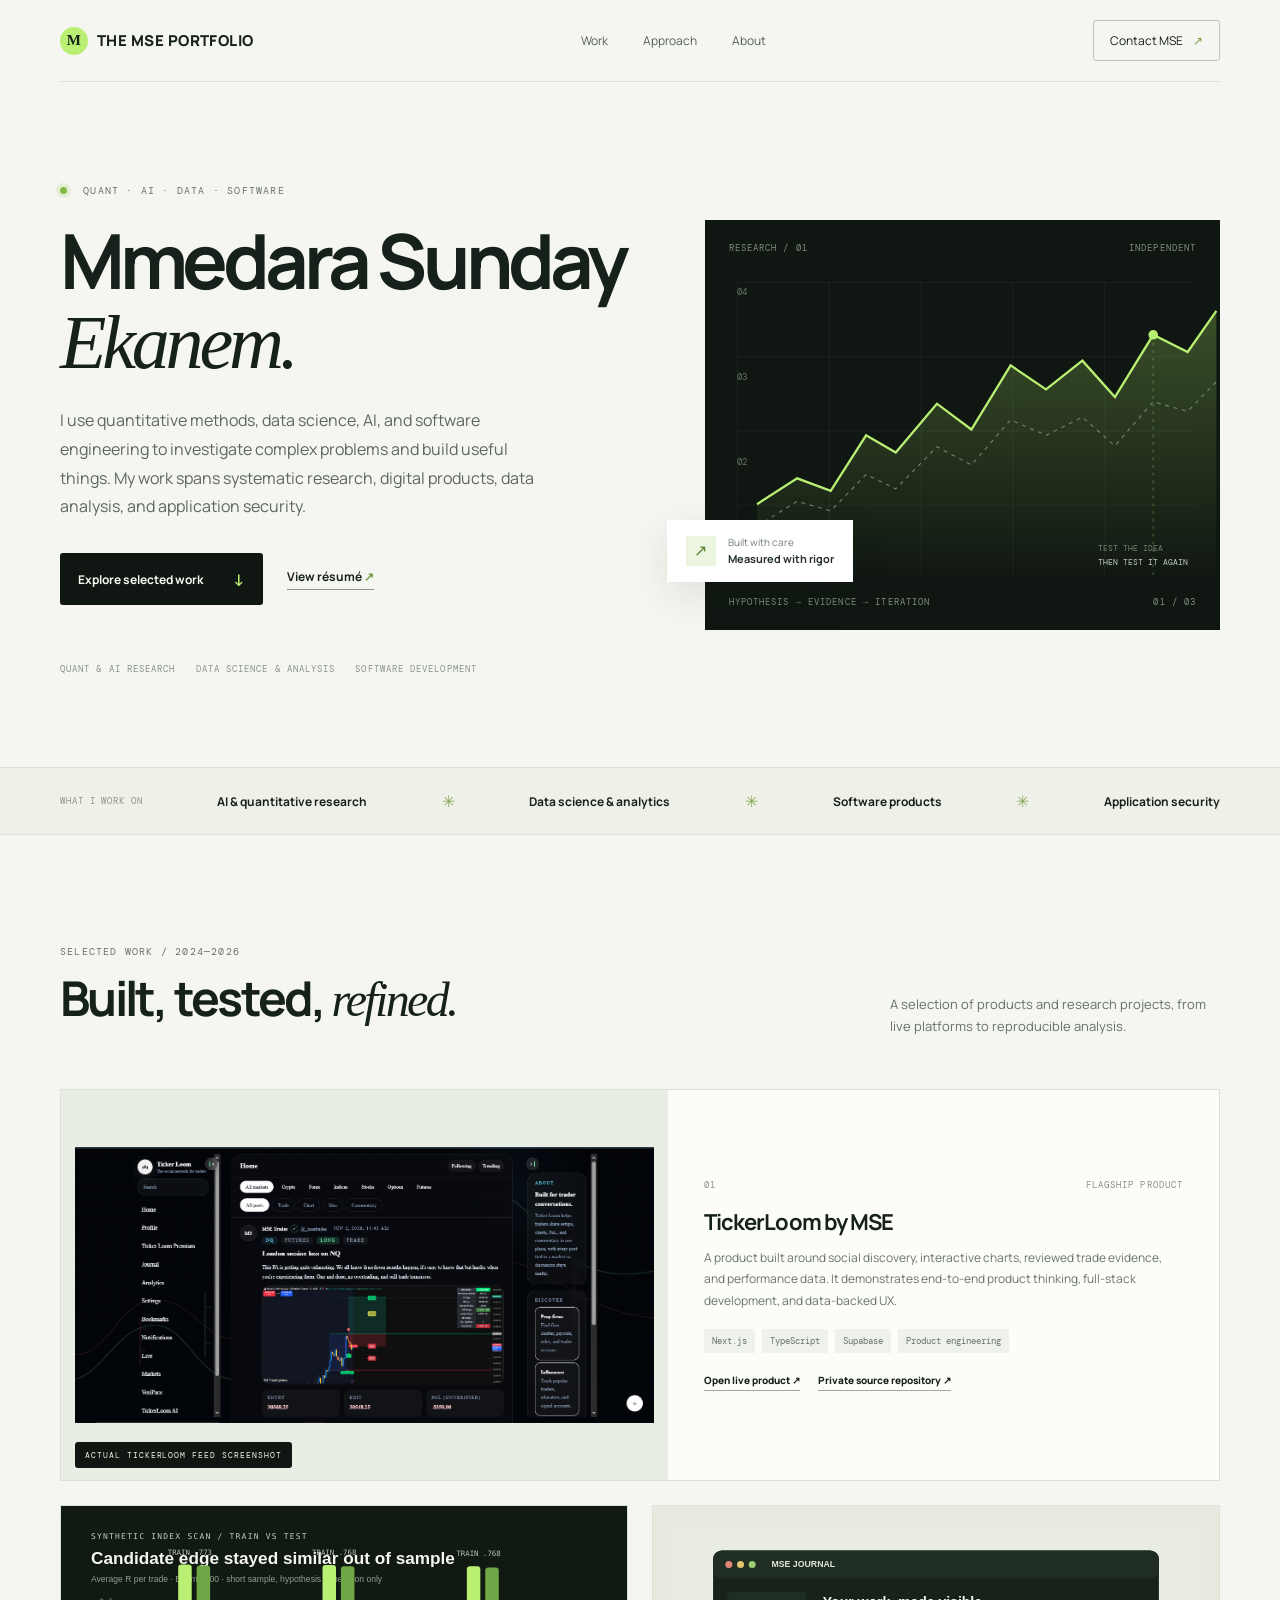
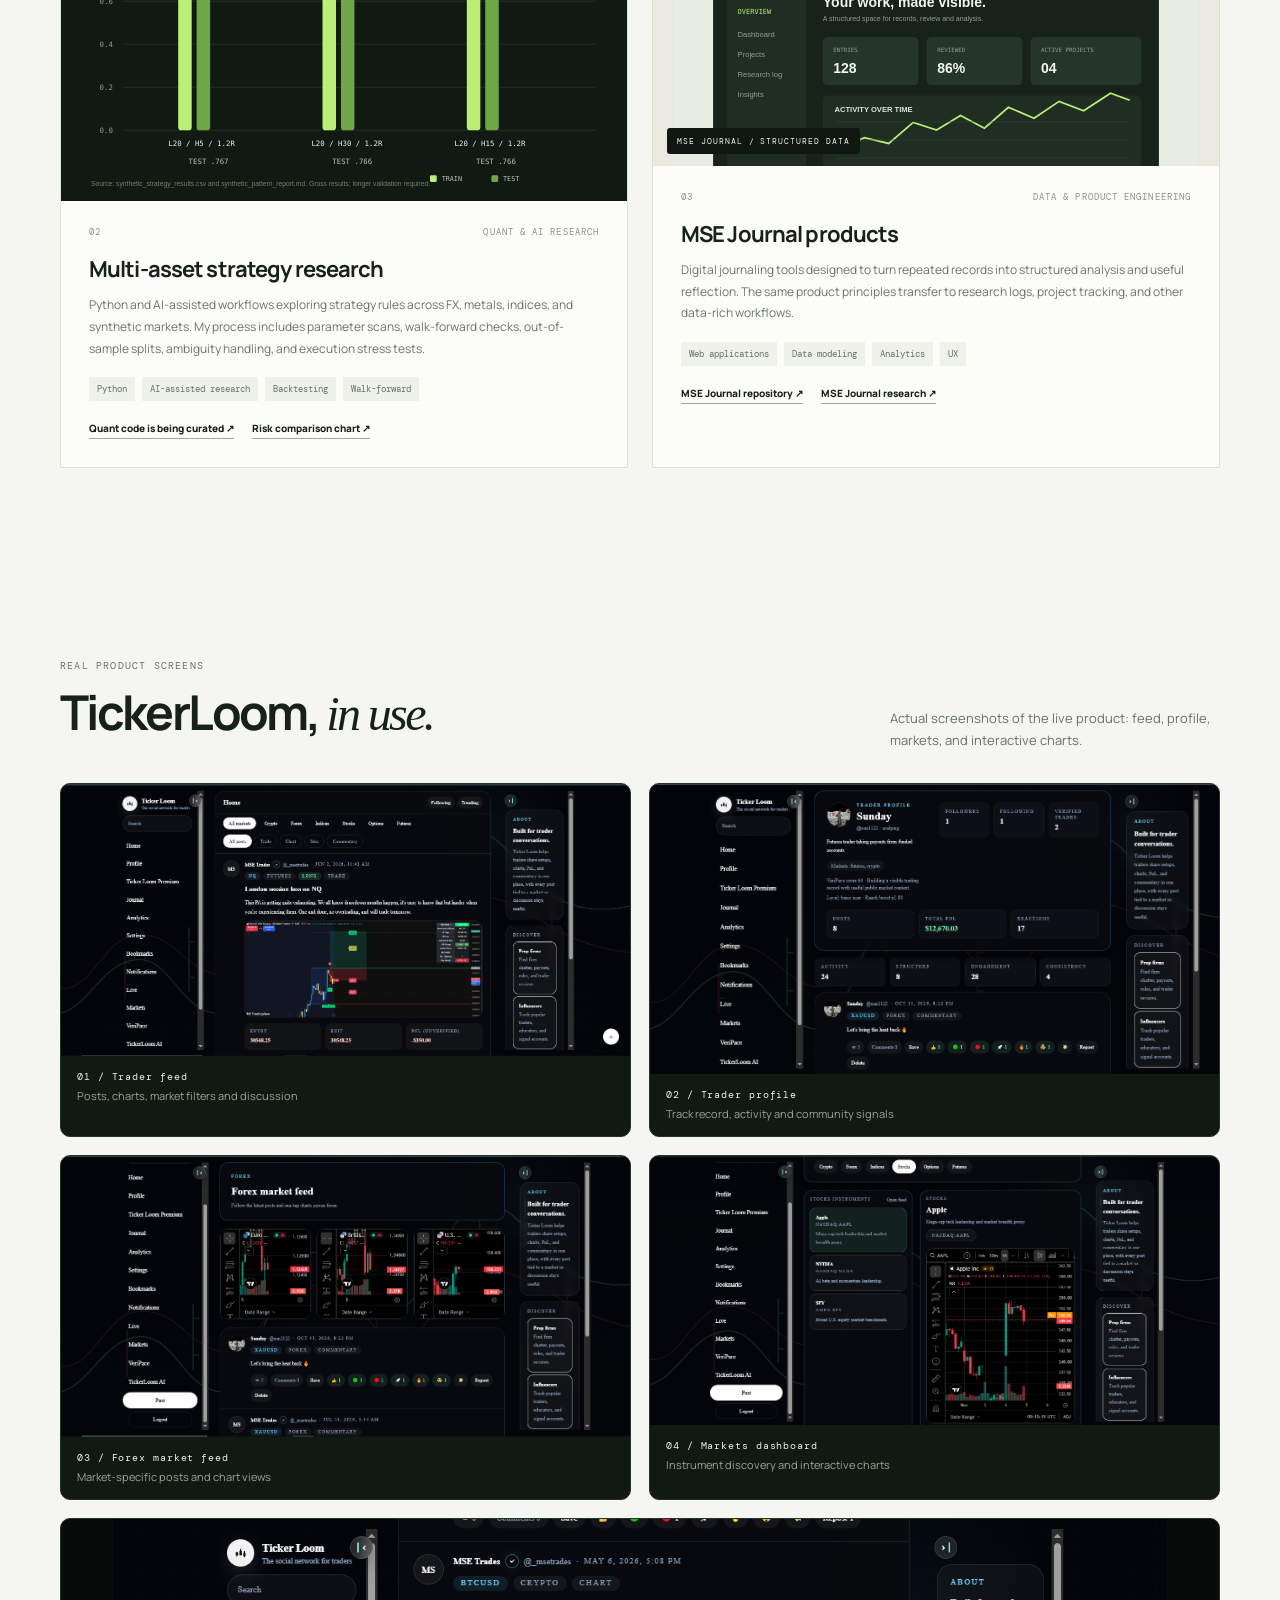
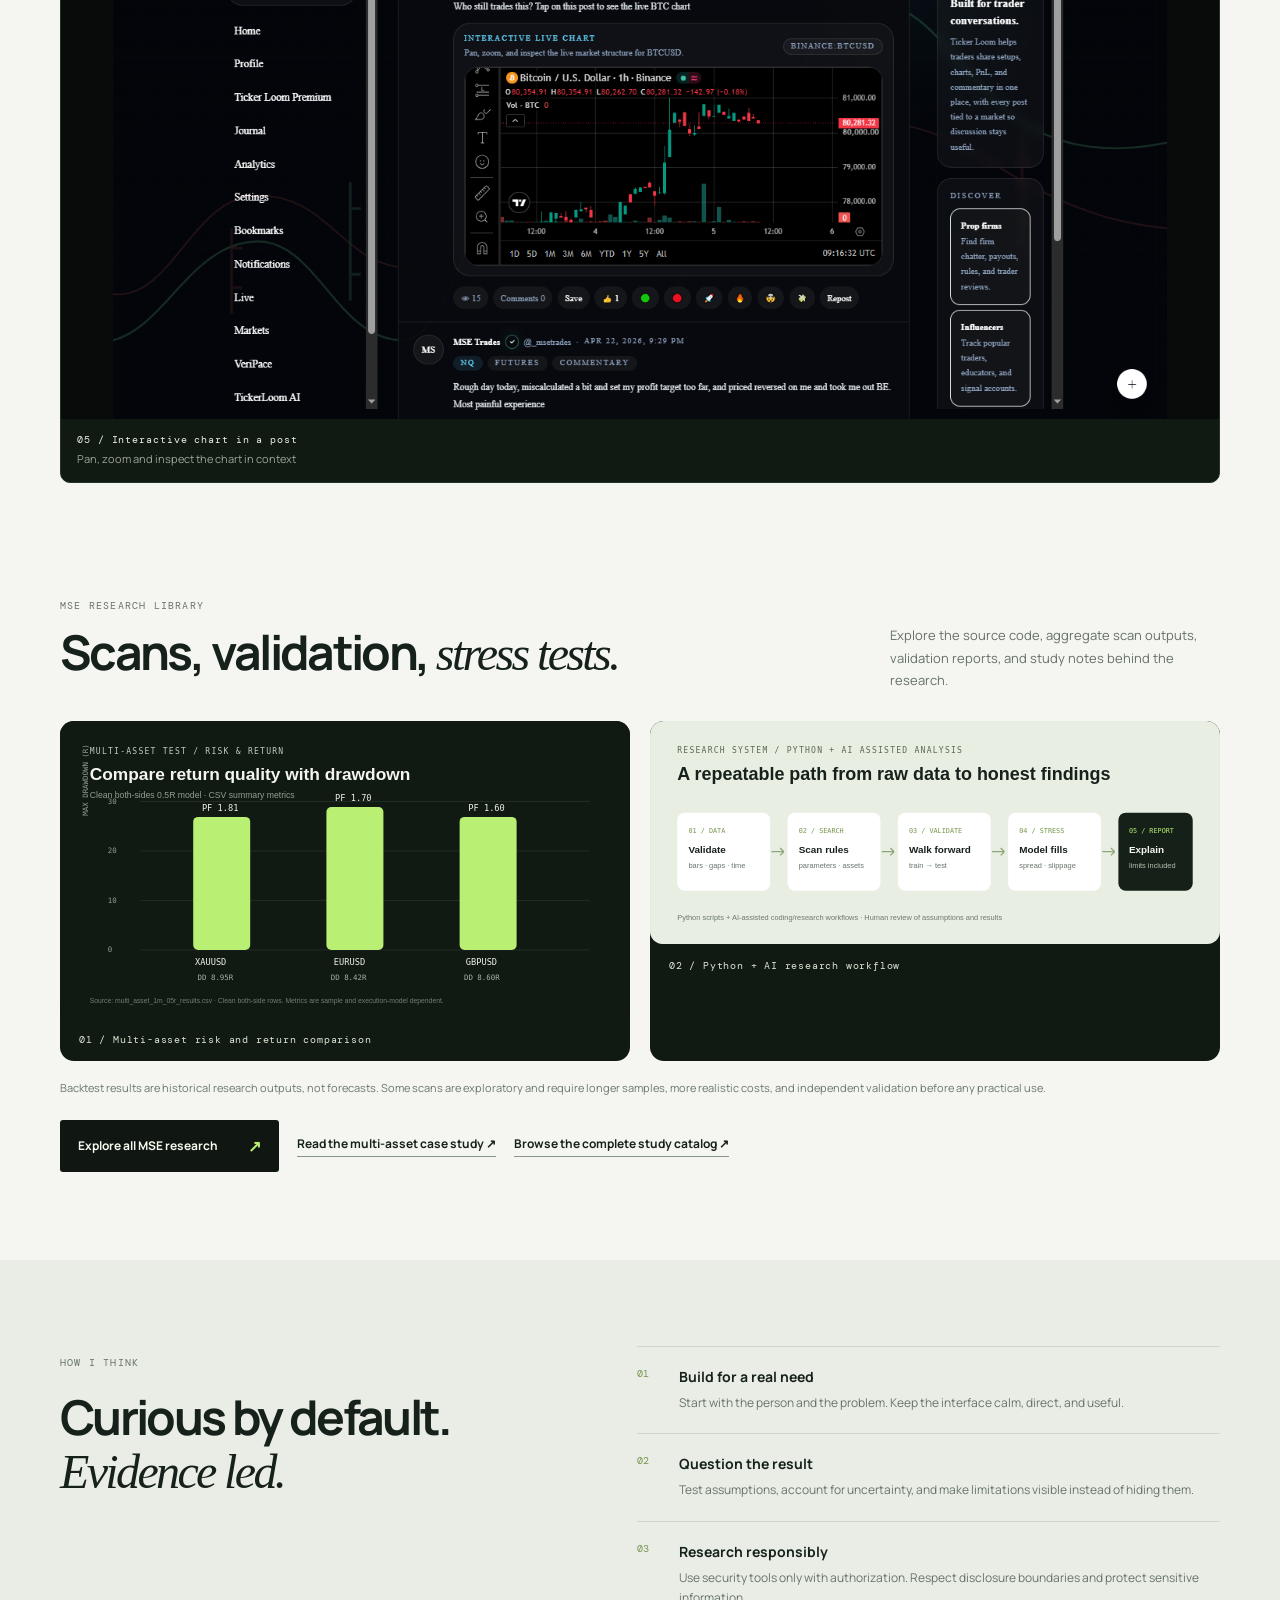
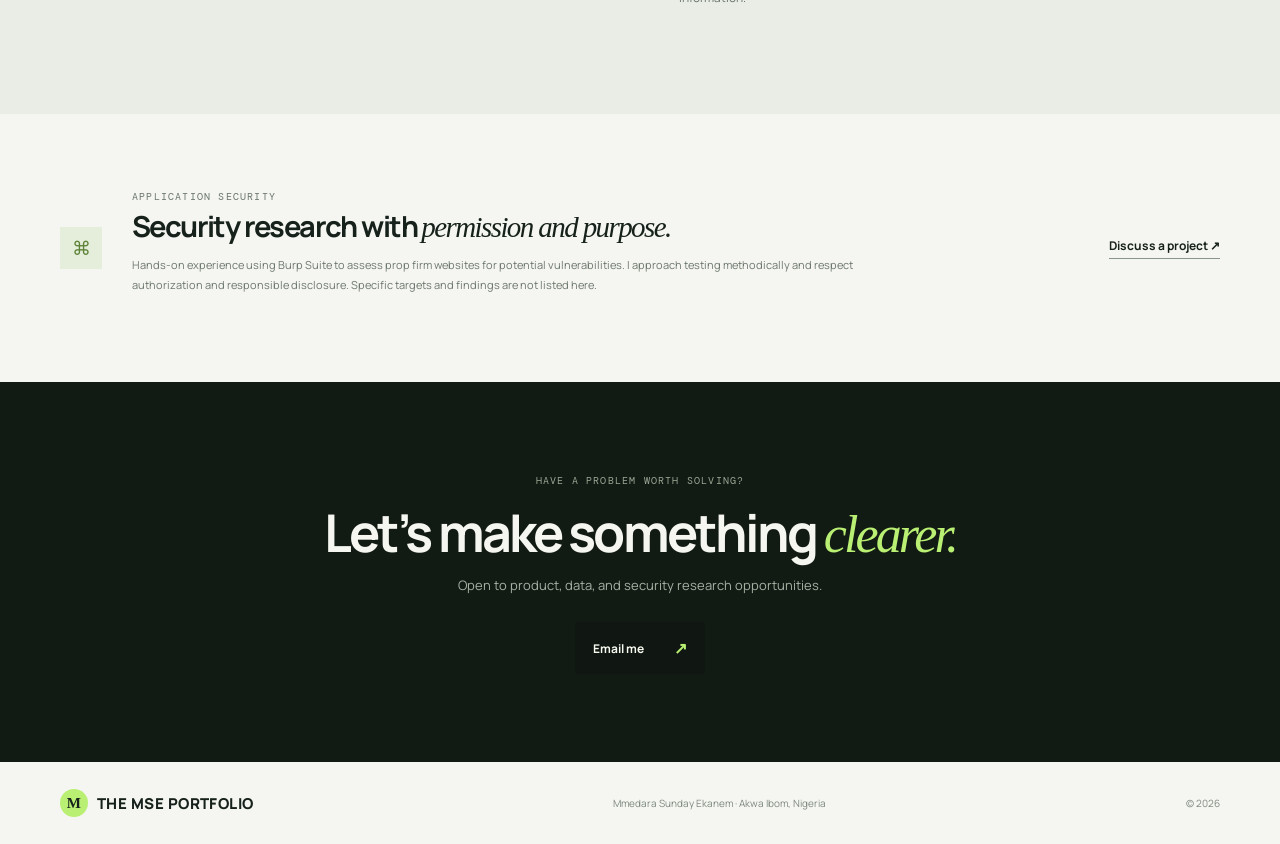
==== index.html @ 0a80ac66 "Feature MSE Research library and case study" ====
<!doctype html>
<html lang="en">
<head>
  <meta charset="utf-8"><meta name="viewport" content="width=device-width, initial-scale=1">
  <meta name="theme-color" content="#101712"><meta name="description" content="The MSE Portfolio — Mmedara Sunday Ekanem, Quant Researcher, AI Researcher, Data Scientist and Analyst, and Software Developer.">
  <title>The MSE Portfolio | Mmedara Sunday Ekanem</title>
  <link rel="preconnect" href="https://fonts.googleapis.com"><link rel="preconnect" href="https://fonts.gstatic.com" crossorigin>
  <link href="https://fonts.googleapis.com/css2?family=DM+Mono:wght@400;500&family=Manrope:wght@400;500;600;700;800&display=swap" rel="stylesheet">
  <link rel="stylesheet" href="/styles.css"><link rel="stylesheet" href="/overrides.css">
</head>
<body>
  <header class="nav wrap"><a class="wordmark" href="#top"><span class="mark">M</span> THE MSE PORTFOLIO</a><nav><a href="#work">Work</a><a href="#approach">Approach</a><a href="#about">About</a></nav><a class="nav-cta" href="mailto:sundayekanem418@gmail.com?subject=Project%20inquiry">Contact MSE <span>↗</span></a></header>
  <main id="top">
    <section class="hero wrap">
      <div class="hero-copy"><p class="eyebrow"><span class="pulse"></span> QUANT · AI · DATA · SOFTWARE</p><h1>Mmedara Sunday <em>Ekanem.</em></h1><p class="intro">I use quantitative methods, data science, AI, and software engineering to investigate complex problems and build useful things. My work spans systematic research, digital products, data analysis, and application security.</p><div class="hero-actions"><a class="button primary" href="#work">Explore selected work <b>↓</b></a><a class="text-link" href="/resume.html">View résumé <span>↗</span></a></div><div class="hero-meta"><span>QUANT & AI RESEARCH</span><span>DATA SCIENCE & ANALYSIS</span><span>SOFTWARE DEVELOPMENT</span></div></div>
      <div class="hero-art" aria-label="Abstract market research visualization"><div class="art-top"><span>RESEARCH / 01</span><span>INDEPENDENT</span></div><div class="chart-grid"><div class="axis"><span>04</span><span>03</span><span>02</span><span>01</span></div><svg viewBox="0 0 480 310" role="img" aria-label="Decorative rising and falling research chart"><defs><linearGradient id="fill" x1="0" x2="0" y1="0" y2="1"><stop offset="0" stop-color="#b3ed68" stop-opacity=".26"/><stop offset="1" stop-color="#b3ed68" stop-opacity="0"/></linearGradient></defs><path class="area" d="M0 232 42 205 77 218 114 160 145 178 188 127 224 154 265 87 302 112 340 82 374 120 414 55 450 73 480 30v280H0z"/><path class="line" d="M0 232 42 205 77 218 114 160 145 178 188 127 224 154 265 87 302 112 340 82 374 120 414 55 450 73 480 30"/><path class="ghost" d="M0 255 42 229 77 239 114 201 145 216 188 172 224 191 265 144 302 160 340 141 374 171 414 125 450 135 480 104"/><circle cx="414" cy="55" r="5" class="dot"/><line x1="414" y1="55" x2="414" y2="310" class="marker"/></svg><div class="chart-label">TEST THE IDEA<br><strong>THEN TEST IT AGAIN</strong></div></div><div class="art-bottom"><span>HYPOTHESIS → EVIDENCE → ITERATION</span><span>01 / 03</span></div><div class="float-note"><span class="note-icon">↗</span><span>Built with care<br><b>Measured with rigor</b></span></div></div>
    </section>
    <section class="strip"><div class="wrap strip-inner"><span>WHAT I WORK ON</span><b>AI & quantitative research</b><i>✳</i><b>Data science & analytics</b><i>✳</i><b>Software products</b><i>✳</i><b>Application security</b></div></section>
    <section class="work wrap" id="work"><div class="section-head"><div><p class="eyebrow">SELECTED WORK / 2024—2026</p><h2>Built, tested, <em>refined.</em></h2></div><p>A selection of products and research projects, from live platforms to reproducible analysis.</p></div>
      <div class="project-grid">
        <article class="project project-feature"><div class="project-visual loom"><img class="product-shot ticker-shot" src="/images/tickerloom-feed.png" alt="Actual TickerLoom trader feed screenshot"><span class="visual-caption">ACTUAL TICKERLOOM FEED SCREENSHOT</span></div><div class="project-info"><div class="project-kicker"><span>01</span><span>FLAGSHIP PRODUCT</span></div><h3>TickerLoom by MSE</h3><p>A product built around social discovery, interactive charts, reviewed trade evidence, and performance data. It demonstrates end-to-end product thinking, full-stack development, and data-backed UX.</p><div class="tags"><span>Next.js</span><span>TypeScript</span><span>Supabase</span><span>Product engineering</span></div><div class="project-links"><a href="https://tickerloom.vercel.app" target="_blank" rel="noreferrer">Open live product ↗</a><a href="https://github.com/msetrades/tickerloom" target="_blank" rel="noreferrer">Private source repository ↗</a></div></div></article>
        <article class="project"><div class="project-visual data-art"><img src="/research-train-test.svg" alt="Train versus test performance of three strategy configurations" class="research-image"></div><div class="project-info"><div class="project-kicker"><span>02</span><span>QUANT & AI RESEARCH</span></div><h3>Multi-asset strategy research</h3><p>Python and AI-assisted workflows exploring strategy rules across FX, metals, indices, and synthetic markets. My process includes parameter scans, walk-forward checks, out-of-sample splits, ambiguity handling, and execution stress tests.</p><div class="tags"><span>Python</span><span>AI-assisted research</span><span>Backtesting</span><span>Walk-forward</span></div><div class="project-links"><a href="https://github.com/msetrades" target="_blank" rel="noreferrer">Quant code is being curated ↗</a><a href="/research-risk.svg">Risk comparison chart ↗</a></div></div></article>
        <article class="project"><div class="project-visual journal-art"><img class="product-shot journal-shot" src="/images/mse-journal-preview.svg" alt="MSE Journal dashboard preview"><span class="visual-caption">MSE JOURNAL / STRUCTURED DATA</span></div><div class="project-info"><div class="project-kicker"><span>03</span><span>DATA & PRODUCT ENGINEERING</span></div><h3>MSE Journal products</h3><p>Digital journaling tools designed to turn repeated records into structured analysis and useful reflection. The same product principles transfer to research logs, project tracking, and other data-rich workflows.</p><div class="tags"><span>Web applications</span><span>Data modeling</span><span>Analytics</span><span>UX</span></div><div class="project-links"><a href="https://github.com/msetrades/MSE-Journal" target="_blank" rel="noreferrer">MSE Journal repository ↗</a><a href="https://github.com/msetrades/MSE-Journal-Research" target="_blank" rel="noreferrer">MSE Journal research ↗</a></div></div></article>
      </div>
    </section>
    <section class="screenshots wrap" aria-labelledby="screenshots-title"><div class="section-head"><div><p class="eyebrow">REAL PRODUCT SCREENS</p><h2 id="screenshots-title">TickerLoom, <em>in use.</em></h2></div><p>Actual screenshots of the live product: feed, profile, markets, and interactive charts.</p></div><div class="screenshot-grid"><figure><a href="/images/tickerloom-feed.png" target="_blank"><img src="/images/tickerloom-feed.png" alt="TickerLoom home feed showing a trader post and chart"></a><figcaption><b>01 / Trader feed</b><span>Posts, charts, market filters and discussion</span></figcaption></figure><figure><a href="/images/tickerloom-profile.png" target="_blank"><img src="/images/tickerloom-profile.png" alt="TickerLoom trader profile showing followers, verified trades, performance and posts"></a><figcaption><b>02 / Trader profile</b><span>Track record, activity and community signals</span></figcaption></figure><figure><a href="/images/tickerloom-forex.png" target="_blank"><img src="/images/tickerloom-forex.png" alt="TickerLoom forex feed with embedded market charts"></a><figcaption><b>03 / Forex market feed</b><span>Market-specific posts and chart views</span></figcaption></figure><figure><a href="/images/tickerloom-markets.png" target="_blank"><img src="/images/tickerloom-markets.png" alt="TickerLoom markets dashboard with instruments and interactive Apple chart"></a><figcaption><b>04 / Markets dashboard</b><span>Instrument discovery and interactive charts</span></figcaption></figure><figure class="wide-shot"><a href="/images/tickerloom-live-chart.png" target="_blank"><img src="/images/tickerloom-live-chart.png" alt="TickerLoom post with an interactive Bitcoin live chart"></a><figcaption><b>05 / Interactive chart in a post</b><span>Pan, zoom and inspect the chart in context</span></figcaption></figure></div></section>
    <section class="research-gallery wrap"><div class="section-head"><div><p class="eyebrow">MSE RESEARCH LIBRARY</p><h2>Scans, validation, <em>stress tests.</em></h2></div><p>Explore the source code, aggregate scan outputs, validation reports, and study notes behind the research.</p></div><div class="chart-gallery"><a href="/research-risk.svg"><img src="/research-risk.svg" alt="Profit factor and drawdown comparison for three FX assets"><span>01 / Multi-asset risk and return comparison</span></a><a href="/research-workflow.svg"><img src="/research-workflow.svg" alt="Python and AI-assisted quant research workflow"><span>02 / Python + AI research workflow</span></a></div><p class="chart-note">Backtest results are historical research outputs, not forecasts. Some scans are exploratory and require longer samples, more realistic costs, and independent validation before any practical use.</p><div class="research-links"><a class="button primary" href="https://github.com/msetrades/MSE-Research" target="_blank" rel="noreferrer">Explore all MSE research <b>↗</b></a><a class="text-link" href="https://github.com/msetrades/MSE-Research/blob/master/studies/case-studies/multi-asset-validation.md" target="_blank" rel="noreferrer">Read the multi-asset case study ↗</a><a class="text-link" href="https://github.com/msetrades/MSE-Research/blob/master/CATALOG.md" target="_blank" rel="noreferrer">Browse the complete study catalog ↗</a></div></section>
    <section class="approach" id="approach"><div class="wrap approach-grid"><div><p class="eyebrow">HOW I THINK</p><h2>Curious by default.<br><em>Evidence led.</em></h2></div><div class="principles"><article><span>01</span><div><h3>Build for a real need</h3><p>Start with the person and the problem. Keep the interface calm, direct, and useful.</p></div></article><article><span>02</span><div><h3>Question the result</h3><p>Test assumptions, account for uncertainty, and make limitations visible instead of hiding them.</p></div></article><article><span>03</span><div><h3>Research responsibly</h3><p>Use security tools only with authorization. Respect disclosure boundaries and protect sensitive information.</p></div></article></div></div></section>
    <section class="security wrap" id="about"><div class="security-mark">⌘</div><div><p class="eyebrow">APPLICATION SECURITY</p><h2>Security research with <em>permission and purpose.</em></h2><p>Hands-on experience using Burp Suite to assess prop firm websites for potential vulnerabilities. I approach testing methodically and respect authorization and responsible disclosure. Specific targets and findings are not listed here.</p></div><a class="text-link" href="mailto:sundayekanem418@gmail.com">Discuss a project ↗</a></section>
    <section class="contact"><div class="wrap contact-inner"><p class="eyebrow">HAVE A PROBLEM WORTH SOLVING?</p><h2>Let’s make something <em>clearer.</em></h2><p>Open to product, data, and security research opportunities.</p><a class="button primary" href="mailto:sundayekanem418@gmail.com">Email me <b>↗</b></a></div></section>
  </main>
  <footer class="footer wrap"><a class="wordmark" href="#top"><span class="mark">M</span> THE MSE PORTFOLIO</a><span>Mmedara Sunday Ekanem · Akwa Ibom, Nigeria</span><span>© <span id="year"></span></span></footer>
  <script>document.getElementById('year').textContent=new Date().getFullYear()</script>
</body>
</html>
---- styles.css ----
:root{--ink:#17211b;--muted:#657168;--paper:#f5f6f1;--white:#fcfcf8;--line:#dce1d8;--lime:#b9ef72;--dark:#101712;--serif:Georgia,'Times New Roman',serif}*{box-sizing:border-box}html{scroll-behavior:smooth}body{margin:0;background:var(--paper);color:var(--ink);font-family:Manrope,Arial,sans-serif}a{color:inherit;text-decoration:none}.wrap{width:min(1160px,calc(100% - 64px));margin-inline:auto}.nav{height:82px;display:flex;align-items:center;justify-content:space-between;border-bottom:1px solid var(--line)}.wordmark{display:flex;align-items:center;gap:9px;font-weight:800;font-size:15px;letter-spacing:.03em}.wordmark i{font-style:normal;font:10px 'DM Mono',monospace;letter-spacing:.17em;color:var(--muted);margin-left:-5px}.mark{display:grid;place-items:center;width:28px;height:28px;background:var(--lime);border-radius:50%;font:800 15px var(--serif)}nav{display:flex;gap:35px;font-size:12px;color:#536057}.nav-cta{font-size:12px;border:1px solid #bcc5ba;padding:11px 16px;border-radius:3px}.nav-cta span{color:#729d41;margin-left:8px}.hero{display:grid;grid-template-columns:1fr .9fr;gap:72px;padding-top:92px;padding-bottom:92px;align-items:center}.eyebrow,.project-kicker,.art-top,.art-bottom,.hero-meta,.visual-caption,.data-card>span,.data-card small,.sheet-head,.sheet-score span,.sheet-foot{font:10px 'DM Mono',monospace;letter-spacing:.12em}.eyebrow{color:#68746b}.pulse{display:inline-block;width:7px;height:7px;border-radius:50%;background:#84b945;margin-right:9px;box-shadow:0 0 0 4px #e4efd8}.hero h1{font-size:clamp(52px,6vw,76px);line-height:1.04;letter-spacing:-.065em;margin:24px 0}.hero h1 em,h2 em{font-family:var(--serif);font-weight:400;letter-spacing:-.055em}.intro{font-size:16px;line-height:1.8;color:#5c675e;max-width:500px}.hero-actions{display:flex;align-items:center;gap:24px;margin-top:32px}.button{display:inline-flex;gap:30px;align-items:center;padding:15px 18px;font-size:12px;font-weight:700;border-radius:3px}.primary{background:var(--dark);color:#f8faef}.primary b{color:var(--lime);font-size:16px}.text-link{font-size:12px;font-weight:700;border-bottom:1px solid #899589;padding-bottom:4px}.text-link span{color:#739d41}.hero-meta{display:flex;gap:20px;margin-top:58px;color:#89948a;font-size:9px}.hero-art{height:410px;background:var(--dark);color:#c5cec1;position:relative;padding:22px 24px;overflow:visible}.art-top,.art-bottom{display:flex;justify-content:space-between;font-size:9px;color:#7e8d7d}.chart-grid{position:absolute;inset:62px 24px 51px 32px;background-image:linear-gradient(#ffffff0b 1px,transparent 1px),linear-gradient(90deg,#ffffff0b 1px,transparent 1px);background-size:100% 25%,20% 100%;display:flex}.axis{display:flex;flex-direction:column;justify-content:space-between;font:9px 'DM Mono';color:#667466;padding:4px 10px 26px 0}.chart-grid svg{width:100%;height:100%;overflow:visible}.area{fill:url(#fill)}.line{fill:none;stroke:var(--lime);stroke-width:2.4}.ghost{fill:none;stroke:#70816d;stroke-width:1.2;stroke-dasharray:4 5}.dot{fill:var(--lime)}.marker{stroke:#b9ef7266;stroke-dasharray:3 5}.chart-label{position:absolute;bottom:9px;right:8px;font:8px 'DM Mono';line-height:1.8;color:#718071}.chart-label strong{color:#bdcbb8;font-weight:400}.art-bottom{position:absolute;bottom:22px;left:24px;right:24px}.float-note{position:absolute;bottom:48px;left:-38px;display:flex;gap:12px;align-items:center;background:#fff;padding:14px 19px;box-shadow:0 12px 40px #1420161a;font-size:10px;color:#728074;line-height:1.6}.float-note b{color:#263229;font-size:11px}.note-icon{display:grid;place-items:center;width:30px;height:30px;background:#ebf5df;color:#56832c;font-size:16px}.strip{border-block:1px solid var(--line);background:#eff1e9}.strip-inner{height:66px;display:flex;align-items:center;justify-content:space-between}.strip-inner span{font:9px 'DM Mono';letter-spacing:.1em;color:#8a9488}.strip-inner b{font-size:12px}.strip-inner i{font-style:normal;color:#86a855}.work{padding-top:100px;padding-bottom:105px}.section-head{display:flex;justify-content:space-between;align-items:end;margin-bottom:48px}.section-head h2,.approach h2,.security h2,.contact h2{font-size:48px;line-height:1.1;letter-spacing:-.055em;margin:14px 0}.section-head>p{max-width:330px;color:var(--muted);font-size:13px;line-height:1.7;margin:0 0 4px}.project-grid{display:grid;grid-template-columns:1fr 1fr;gap:24px}.project{background:var(--white);border:1px solid var(--line)}.project-feature{grid-column:1/-1;display:grid;grid-template-columns:1.1fr 1fr}.project-visual{height:260px;position:relative;display:grid;place-items:center;overflow:hidden}.project-feature .project-visual{height:100%;min-height:390px}.loom{background:#e9eee4}.visual-window{width:82%;height:69%;background:#17221b;box-shadow:0 20px 50px #16221935;padding:0 0 8px}.window-bar{height:22px;display:flex;align-items:center;gap:4px;padding:0 8px;color:#7b897b;font:6px 'DM Mono'}.window-bar i{width:5px;height:5px;border-radius:50%;background:#657365}.window-bar span{margin-left:auto}.fake-app{height:calc(100% - 22px);display:flex;color:#d9e0d3;font-size:7px}.fake-app aside{width:25%;border-right:1px solid #354137;padding:12px 9px;line-height:2.6}.fake-app aside b{font-size:8px;color:var(--lime);white-space:nowrap}.fake-app aside small{display:block;color:#94a294;margin-top:12px;line-height:2.8}.fake-feed{padding:12px;width:75%}.fake-feed label{font:6px 'DM Mono';letter-spacing:.1em}.fake-feed label span{color:var(--lime);margin-left:6px}.fake-post{margin-top:10px;border:1px solid #354137;padding:10px}.fake-post strong{font:6px 'DM Mono';color:#b6e873}.fake-post p{font-size:7px;color:#b6c0b4;line-height:1.7}.fake-post small{color:#8c9a8a;font-size:6px}.fake-chart{height:55px;display:flex;align-items:end;gap:5px;border-bottom:1px solid #455246;background:linear-gradient(180deg,transparent,#b9ef7210)}.fake-chart i{width:9%;background:#9ed95e;opacity:.75}.fake-chart i:nth-child(1){height:24%}.fake-chart i:nth-child(2){height:45%}.fake-chart i:nth-child(3){height:36%}.fake-chart i:nth-child(4){height:60%}.fake-chart i:nth-child(5){height:48%}.fake-chart i:nth-child(6){height:77%}.fake-chart i:nth-child(7){height:56%}.fake-chart i:nth-child(8){height:88%}.fake-chart i:nth-child(9){height:70%}.visual-caption{position:absolute;bottom:16px;left:18px;color:#738073;font-size:8px}.project-info{padding:25px 28px 28px}.project-feature .project-info{padding:32px 36px;align-self:center}.project-kicker{display:flex;justify-content:space-between;color:#889389;font-size:9px}.project h3{font-size:22px;letter-spacing:-.04em;margin:16px 0 10px}.project p{font-size:12px;line-height:1.8;color:#69756b;margin:0}.tags{display:flex;flex-wrap:wrap;gap:7px;margin-top:18px}.tags span{background:#eff2eb;padding:6px 8px;font:9px 'DM Mono';color:#667267}.project-links{display:flex;flex-wrap:wrap;gap:18px;margin-top:20px}.project-links a{font-size:10px;font-weight:800;border-bottom:1px solid #9da99a;padding-bottom:3px}.private-note{font-size:10px;color:#8b958a}.data-art{background:#e4eadf}.data-card{width:60%;height:77%;background:#152018;color:#dce6d5;padding:19px 22px;position:relative}.data-card>span{font-size:7px;color:#93a08e}.data-card h4{font:28px/1.05 var(--serif);font-weight:400;letter-spacing:-.04em;margin:18px 0}.mini-bars{height:43px;display:flex;align-items:end;gap:5px}.mini-bars i{width:8%;background:#b6e874;height:30%}.mini-bars i:nth-child(3n){height:85%}.mini-bars i:nth-child(2n){height:55%}.mini-bars i:nth-child(4n){height:68%}.data-card small{font-size:7px;color:#71806d;display:block;margin-top:14px}.journal-art{background:#e9e9df}.journal-sheet{width:67%;height:74%;background:#fafaf5;padding:17px 19px;box-shadow:0 15px 35px #18221721;color:#27352a}.sheet-head{display:flex;justify-content:space-between;font-size:7px}.sheet-head span{color:#879185}.sheet-score{margin:21px 0 15px;background:#edf2e7;padding:9px;display:flex;justify-content:space-between}.sheet-score span{font-size:6px;color:#7c897d}.sheet-score strong{font:13px 'DM Mono';color:#638c36}.sheet-row{display:grid;grid-template-columns:1.5fr 1fr 1fr .7fr;gap:5px;margin:12px 0}.sheet-row i{height:5px;background:#e0e5db}.sheet-row i:first-child{background:#b8d990}.sheet-row.short{opacity:.65}.sheet-foot{position:absolute;bottom:44px;font-size:6px;color:#9aa395}.approach{background:#e9ede5;padding:86px 0}.approach-grid{display:grid;grid-template-columns:.9fr 1.1fr;gap:100px}.approach h2{margin-top:22px}.principles article{display:grid;grid-template-columns:42px 1fr;border-top:1px solid #ced7cc;padding:20px 0}.principles article>span{font:10px 'DM Mono';color:#78944d}.principles h3{font-size:14px;margin:0 0 7px}.principles p{font-size:12px;color:#68746a;line-height:1.7;margin:0}.security{display:grid;grid-template-columns:50px 1fr auto;gap:22px;align-items:center;padding-top:76px;padding-bottom:76px}.security-mark{width:42px;height:42px;background:#e5eedb;color:#5d8338;display:grid;place-items:center;font-size:19px}.security h2{font-size:29px;margin:8px 0}.security p:not(.eyebrow){font-size:11px;line-height:1.8;color:#6c776d;max-width:740px}.security .eyebrow{margin:0}.contact{background:#121a14;color:#f4f6ef;text-align:center;padding:82px 0 88px}.contact .eyebrow{color:#9aa894}.contact h2{font-size:52px;margin:17px 0 12px}.contact h2 em{color:var(--lime)}.contact-inner>p:not(.eyebrow){color:#a7b1a3;font-size:13px;margin-bottom:28px}.footer{height:82px;display:flex;align-items:center;justify-content:space-between;color:#7d887e;font-size:10px}.footer .wordmark{color:var(--ink)}
/* Résumé page */
.cv-shell{max-width:850px;margin:54px auto;background:white;padding:64px 72px;box-shadow:0 8px 40px #19211a0d}.cv-top{display:flex;justify-content:space-between;align-items:start;border-bottom:2px solid #243328;padding-bottom:22px}.cv-top h1{font-size:34px;letter-spacing:-.05em;margin:0}.cv-top p{font-size:12px;color:#657168;margin:8px 0}.cv-top .mono{font:10px 'DM Mono';line-height:1.8;text-align:right}.cv-section{margin-top:25px}.cv-section h2{font:11px 'DM Mono';letter-spacing:.13em;color:#648d3b;border-bottom:1px solid #dce1d8;padding-bottom:8px}.cv-section p,.cv-section li{font-size:11px;line-height:1.75;color:#48534a}.cv-section ul{padding-left:17px}.cv-role{display:flex;justify-content:space-between;font-size:12px;font-weight:800;margin-top:13px}.cv-role span{font:10px 'DM Mono';color:#798478;font-weight:400}.cv-tools{font:10px 'DM Mono';color:#68746a;line-height:1.9}.cv-print{position:fixed;right:24px;top:20px;background:#121a14;color:#fff;border:0;padding:13px 17px;border-radius:3px;cursor:pointer;font:12px Manrope}.back-link{position:fixed;left:24px;top:20px;font-size:12px}@media(max-width:800px){.wrap{width:calc(100% - 38px)}.nav{height:68px}nav{gap:16px}nav a{font-size:10px}.nav-cta{font-size:0;padding:10px}.nav-cta span{font-size:14px;margin:0}.hero{grid-template-columns:1fr;gap:55px;padding:62px 0 70px}.hero h1{font-size:58px}.hero-art{height:350px;margin-left:24px}.hero-meta{font-size:7px;gap:10px}.strip-inner{height:auto;min-height:65px;gap:11px;justify-content:flex-start;overflow:auto;white-space:nowrap}.strip-inner span{display:none}.strip-inner b{font-size:10px}.work{padding:72px 0}.section-head{display:block}.section-head h2,.approach h2{font-size:40px}.section-head>p{margin-top:18px}.project-grid{grid-template-columns:1fr}.project-feature{grid-column:auto;display:flex;flex-direction:column}.project-feature .project-visual{height:280px;min-height:0}.project-feature .project-info{padding:25px 23px}.project-visual{height:250px}.approach{padding:66px 0}.approach-grid{grid-template-columns:1fr;gap:25px}.security{grid-template-columns:40px 1fr;padding:55px 0}.security>.text-link{grid-column:2;justify-self:start}.security h2{font-size:25px}.contact{padding:68px 0}.contact h2{font-size:40px}.footer{height:auto;padding:23px 0;gap:14px;flex-wrap:wrap}.footer>span{font-size:8px}.cv-shell{margin:58px 12px 20px;padding:34px 27px}.cv-top h1{font-size:27px}.cv-top .mono{font-size:8px}.cv-print{right:12px;top:10px}.back-link{left:12px;top:15px}}@media print{body{background:white}.nav,.cv-print,.back-link,.footer{display:none}.cv-shell{margin:0 auto;padding:20px 30px;max-width:none;box-shadow:none}.cv-section{margin-top:19px}.cv-section h2{break-after:avoid}.cv-role{break-after:avoid}}
---- overrides.css ----
.project-visual{isolation:isolate;overflow:hidden}.project-visual>.visual-caption{z-index:3;left:14px;right:14px;bottom:12px;width:max-content;max-width:calc(100% - 28px);white-space:normal;line-height:1.5;background:#101712;color:#f0f5ea;padding:7px 10px;border-radius:3px}.product-shot{display:block;width:100%;height:100%;object-fit:contain;padding:20px 20px 48px}.ticker-shot{background:#e9eee4}.journal-shot{background:#e9e9df}.research-gallery{padding-top:20px;padding-bottom:88px}.chart-gallery{display:grid;grid-template-columns:1fr 1fr;gap:20px}.chart-gallery a{display:block;background:#111913;border-radius:14px;overflow:hidden;transition:transform .2s ease,box-shadow .2s ease}.chart-gallery a:hover{transform:translateY(-4px);box-shadow:0 18px 40px #15201820}.chart-gallery img{display:block;width:100%;height:auto}.chart-gallery span{display:block;padding:15px 19px;color:#dce6d5;font:10px 'DM Mono';letter-spacing:.08em}.chart-note{margin-top:18px;font-size:11px;line-height:1.7;color:#6b776d}.research-gallery .section-head{margin-bottom:26px}.cv-top .mono a{color:#547a34;text-decoration:underline;text-underline-offset:3px}@media(max-width:800px){.chart-gallery{grid-template-columns:1fr}.project-visual>.visual-caption{font-size:8px;letter-spacing:.06em}.product-shot{padding:12px 12px 48px}}
.research-links{display:flex;align-items:center;gap:18px;flex-wrap:wrap;margin-top:22px}.research-links .button{min-height:44px}@media(max-width:760px){.research-links{align-items:flex-start;flex-direction:column;gap:15px}.research-links .button{justify-content:space-between;width:100%}}
.screenshots{padding-top:76px;padding-bottom:86px}.screenshots .section-head{margin-bottom:28px}.screenshot-grid{display:grid;grid-template-columns:repeat(2,minmax(0,1fr));gap:18px}.screenshot-grid figure{margin:0;background:#111913;border:1px solid #263329;border-radius:10px;overflow:hidden}.screenshot-grid figure a{display:block;background:#080b09}.screenshot-grid img{display:block;width:100%;height:auto;transition:transform .25s ease}.screenshot-grid figure a:hover img{transform:scale(1.015)}.screenshot-grid figcaption{display:flex;flex-direction:column;gap:5px;padding:14px 16px;color:#ecf2e7}.screenshot-grid figcaption b{font:10px 'DM Mono';letter-spacing:.09em}.screenshot-grid figcaption span{color:#9aa696;font-size:11px;line-height:1.5}.screenshot-grid .wide-shot{grid-column:1/-1}.screenshot-grid .wide-shot img{max-height:500px;object-fit:contain;background:#080b09}@media(max-width:760px){.screenshots{padding-top:54px;padding-bottom:58px}.screenshot-grid{grid-template-columns:1fr;gap:14px}.screenshot-grid .wide-shot{grid-column:auto}.screenshot-grid figcaption{padding:12px}}
.project-feature .project-visual{display:flex;align-items:center;justify-content:center}.ticker-shot{padding:14px;object-fit:contain}.data-art{height:auto;min-height:0;padding:0;background:#111913}.research-image{display:block;width:100%;height:auto;object-fit:contain;padding:0}.chart-gallery a span{position:static;max-width:none;white-space:normal;background:transparent;border-radius:0}.nav-cta{white-space:nowrap}.hero-art{max-width:100%}@media(max-width:800px){.wrap{width:min(100% - 32px,620px)}.nav{gap:10px}.nav nav{gap:12px}.nav nav a{font-size:10px}.hero{padding-top:48px;padding-bottom:58px}.hero h1{font-size:clamp(42px,12vw,58px)}.hero-art{margin:0 0 0 18px;height:300px}.float-note{left:-18px}.hero-meta{flex-wrap:wrap;line-height:1.6}.section-head h2{font-size:clamp(34px,9vw,44px)}.project-grid{gap:16px}.project-info{padding:23px 20px}.project-feature .project-info{padding:24px 20px}.project-feature .project-visual{min-height:0;height:auto;aspect-ratio:1.9}.ticker-shot{padding:5px}.screenshots .section-head{display:block}.screenshots .section-head>p{margin-top:14px}.research-gallery .section-head{display:block}.research-gallery .section-head>p{margin-top:14px}.chart-gallery{grid-template-columns:1fr;gap:14px}.chart-gallery img{width:100%;height:auto}.security{gap:14px}.contact h2{font-size:clamp(34px,9vw,44px)}.footer{align-items:flex-start}.footer .wordmark{font-size:12px}}@media(max-width:420px){.wrap{width:calc(100% - 26px)}.nav{height:auto;min-height:62px;flex-wrap:wrap;padding:10px 0}.nav .wordmark{font-size:12px}.nav .wordmark .mark{width:24px;height:24px}.nav nav{order:3;width:100%;justify-content:space-between;padding-top:7px}.nav-cta{padding:8px 10px;font-size:10px}.hero h1{font-size:42px}.hero-art{height:255px}.art-top,.art-bottom{font-size:7px}.float-note{font-size:9px;padding:10px}.screenshot-grid figcaption span{font-size:10px}.project h3{font-size:20px}.project-links{gap:12px}.project-links a{font-size:9px}}
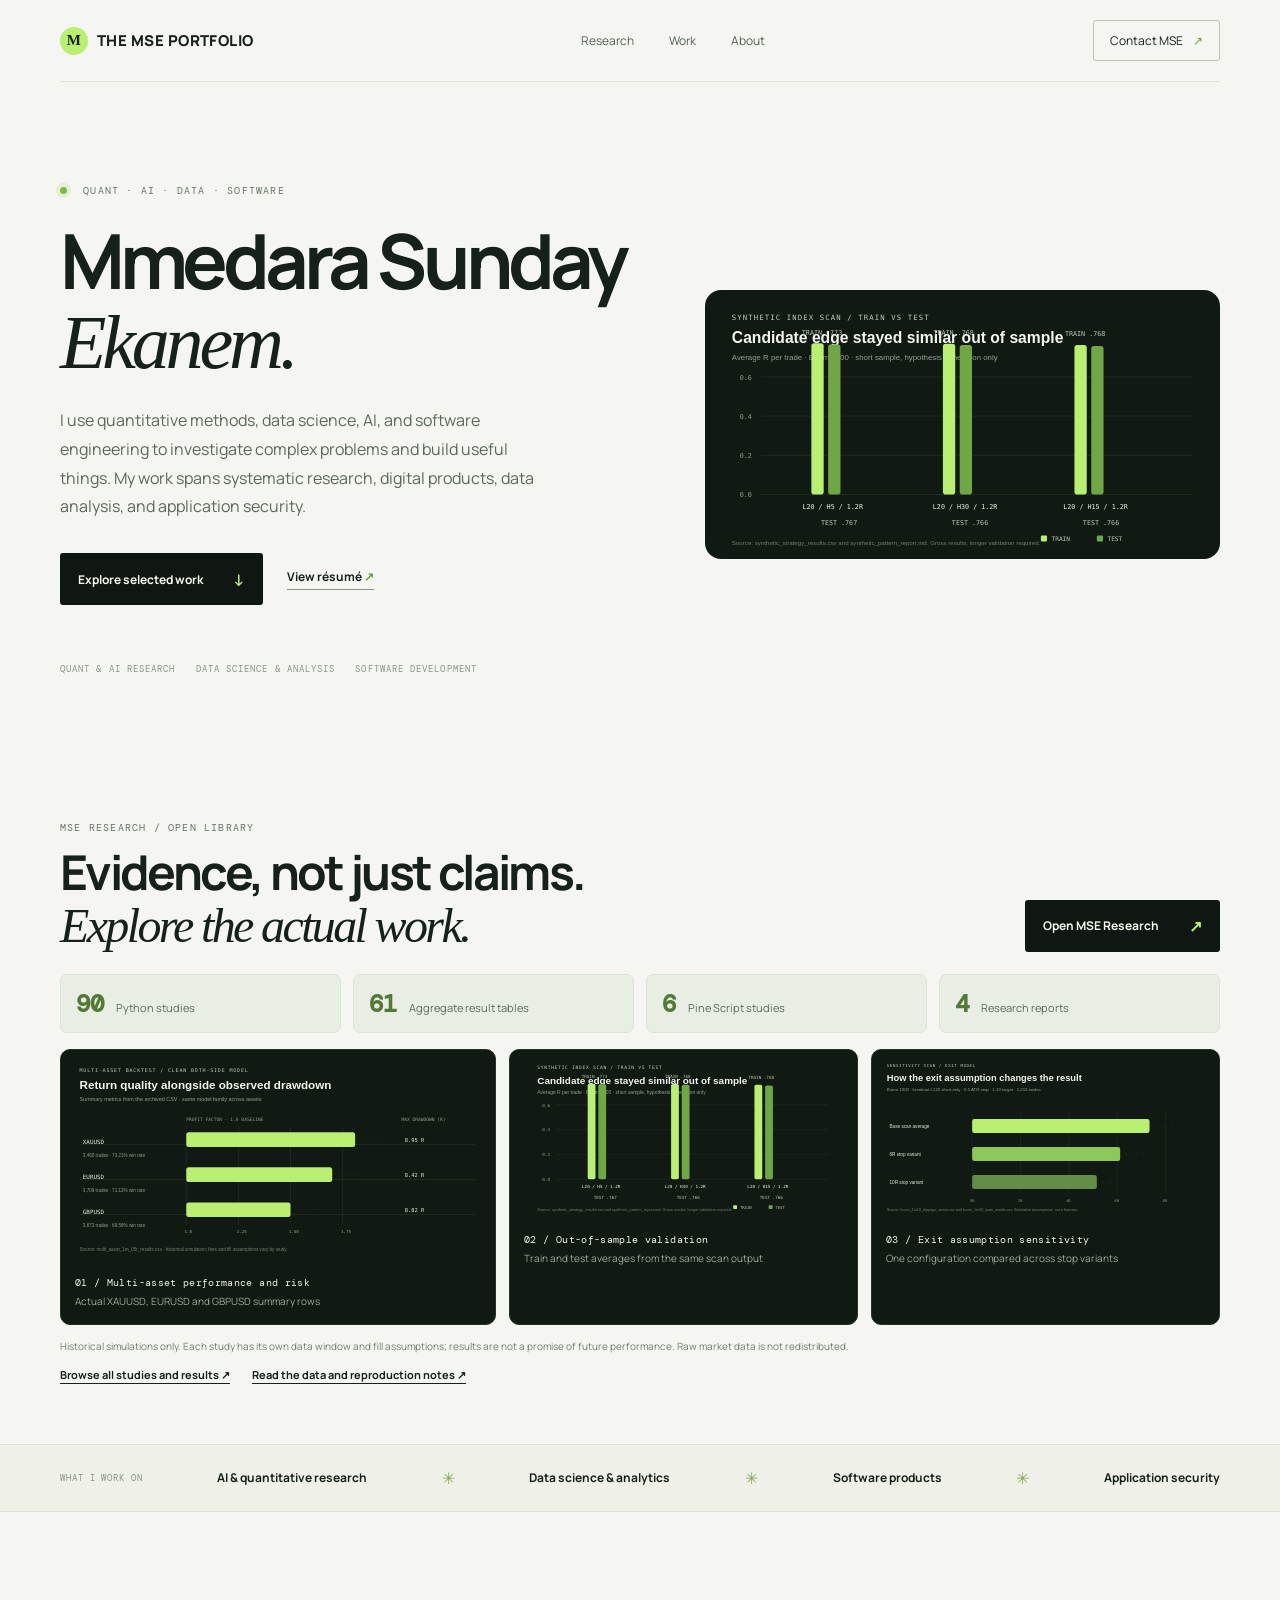
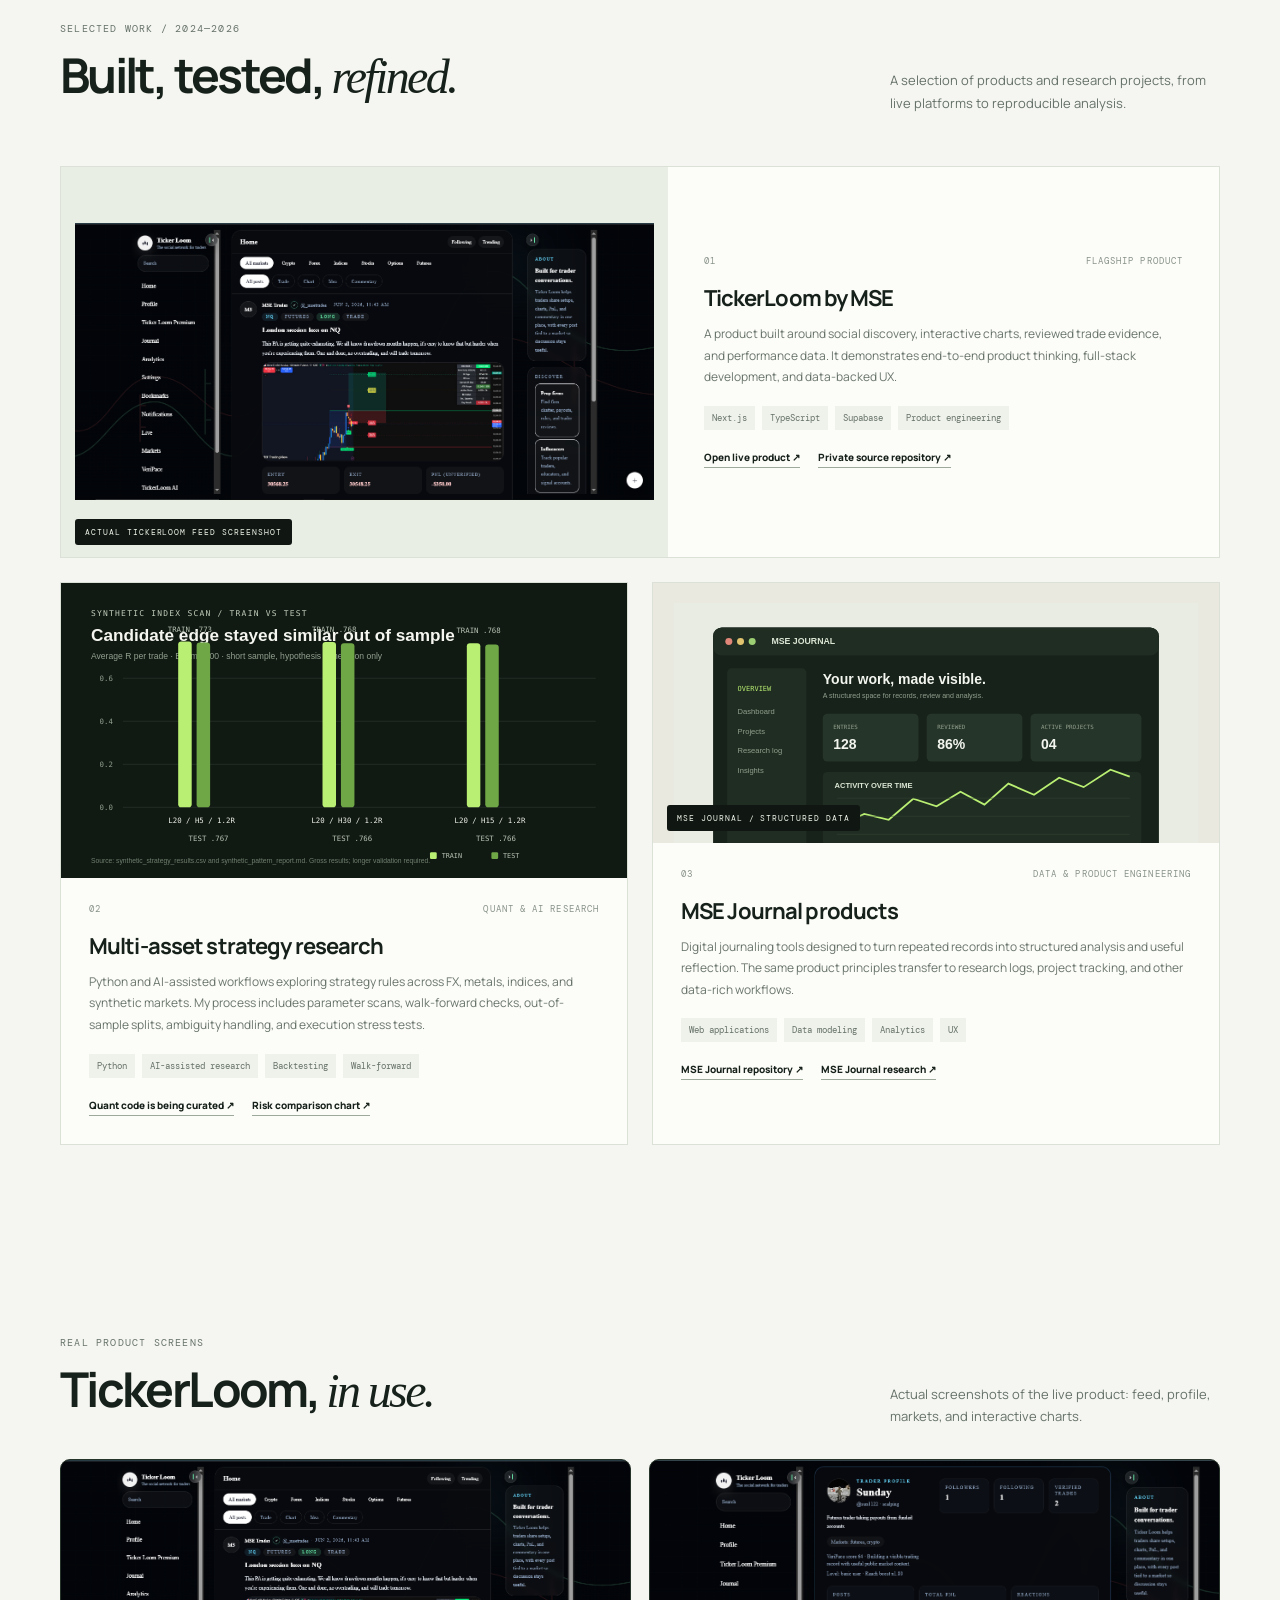
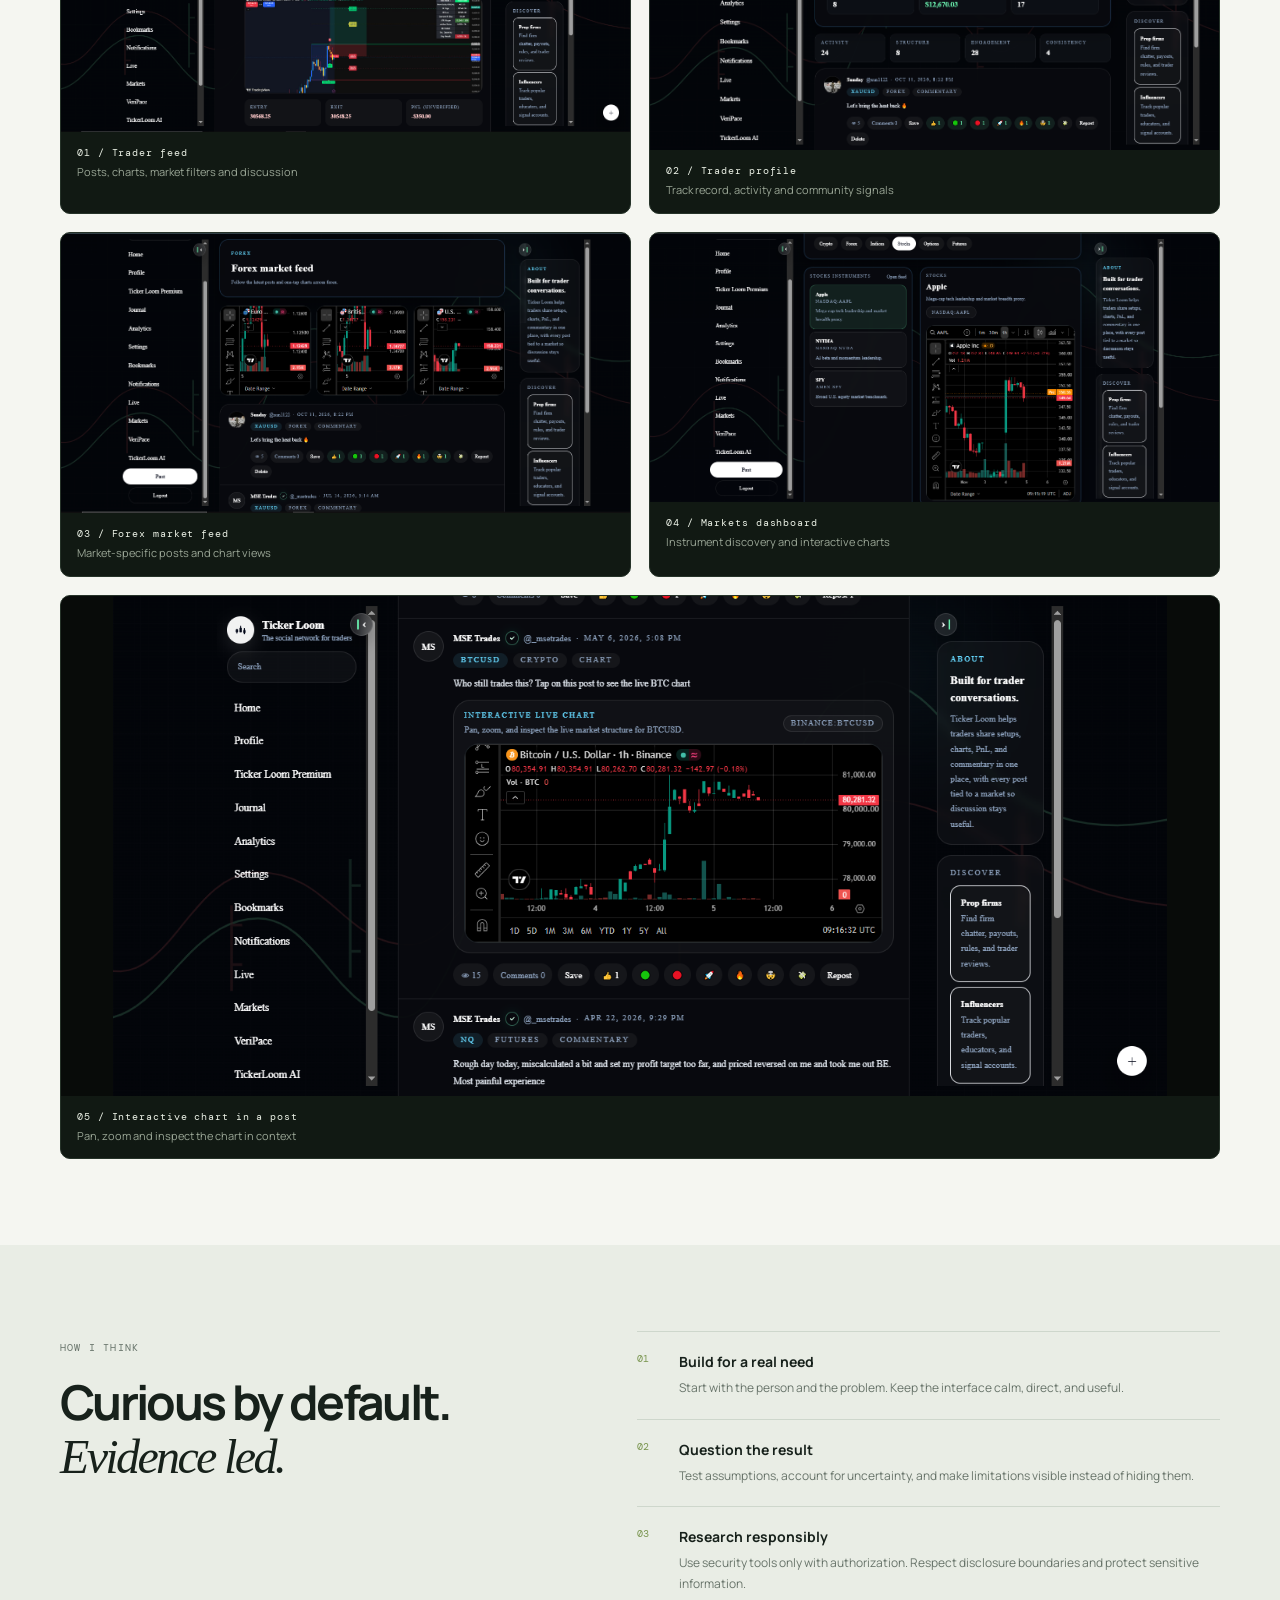
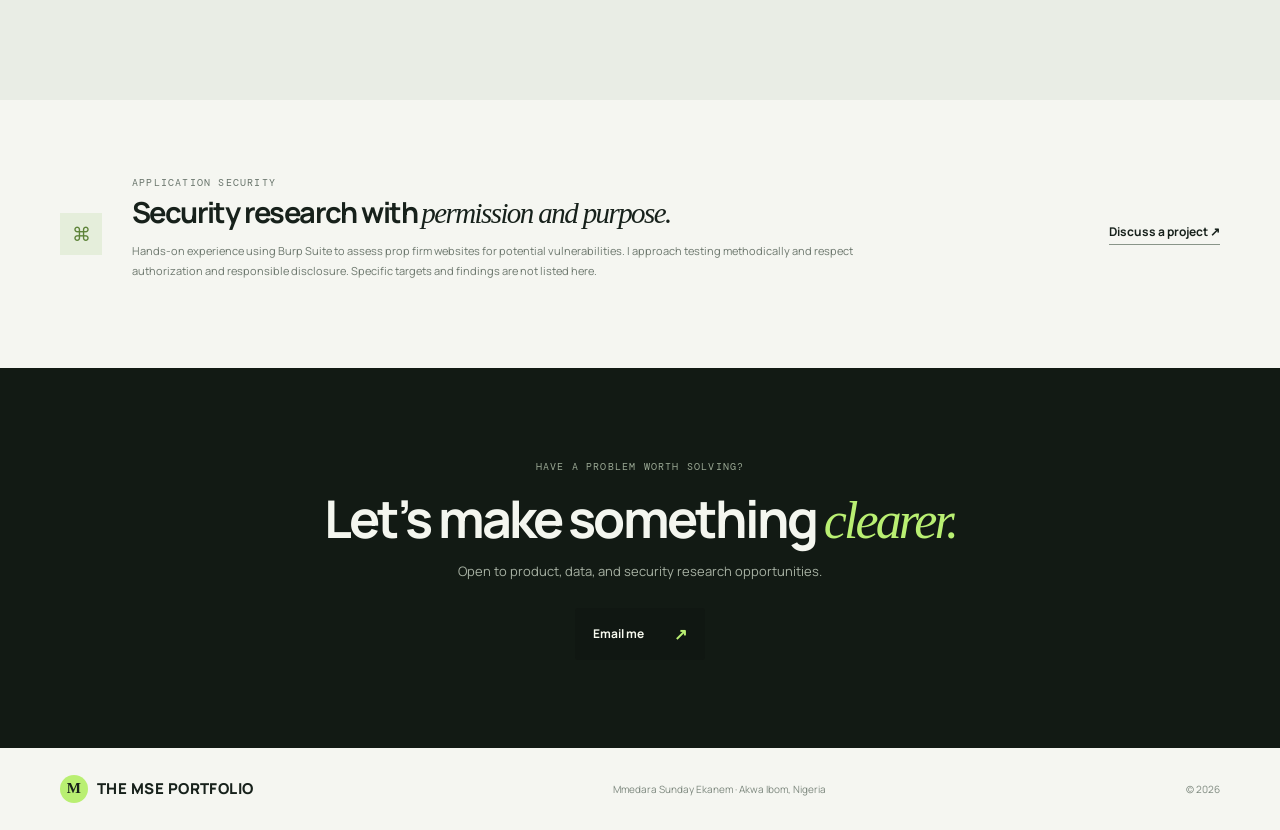
==== commit d1fe1461: "Feature research dashboard and authentic quant charts" ====
--- a/index.html
+++ b/index.html
@@ -9,12 +9,13 @@
   <link rel="stylesheet" href="/styles.css"><link rel="stylesheet" href="/overrides.css">
 </head>
 <body>
-  <header class="nav wrap"><a class="wordmark" href="#top"><span class="mark">M</span> THE MSE PORTFOLIO</a><nav><a href="#work">Work</a><a href="#approach">Approach</a><a href="#about">About</a></nav><a class="nav-cta" href="mailto:sundayekanem418@gmail.com?subject=Project%20inquiry">Contact MSE <span>↗</span></a></header>
+  <header class="nav wrap"><a class="wordmark" href="#top"><span class="mark">M</span> THE MSE PORTFOLIO</a><nav><a href="#research">Research</a><a href="#work">Work</a><a href="#about">About</a></nav><a class="nav-cta" href="mailto:sundayekanem418@gmail.com?subject=Project%20inquiry">Contact MSE <span>↗</span></a></header>
   <main id="top">
     <section class="hero wrap">
       <div class="hero-copy"><p class="eyebrow"><span class="pulse"></span> QUANT · AI · DATA · SOFTWARE</p><h1>Mmedara Sunday <em>Ekanem.</em></h1><p class="intro">I use quantitative methods, data science, AI, and software engineering to investigate complex problems and build useful things. My work spans systematic research, digital products, data analysis, and application security.</p><div class="hero-actions"><a class="button primary" href="#work">Explore selected work <b>↓</b></a><a class="text-link" href="/resume.html">View résumé <span>↗</span></a></div><div class="hero-meta"><span>QUANT & AI RESEARCH</span><span>DATA SCIENCE & ANALYSIS</span><span>SOFTWARE DEVELOPMENT</span></div></div>
       <div class="hero-art" aria-label="Abstract market research visualization"><div class="art-top"><span>RESEARCH / 01</span><span>INDEPENDENT</span></div><div class="chart-grid"><div class="axis"><span>04</span><span>03</span><span>02</span><span>01</span></div><svg viewBox="0 0 480 310" role="img" aria-label="Decorative rising and falling research chart"><defs><linearGradient id="fill" x1="0" x2="0" y1="0" y2="1"><stop offset="0" stop-color="#b3ed68" stop-opacity=".26"/><stop offset="1" stop-color="#b3ed68" stop-opacity="0"/></linearGradient></defs><path class="area" d="M0 232 42 205 77 218 114 160 145 178 188 127 224 154 265 87 302 112 340 82 374 120 414 55 450 73 480 30v280H0z"/><path class="line" d="M0 232 42 205 77 218 114 160 145 178 188 127 224 154 265 87 302 112 340 82 374 120 414 55 450 73 480 30"/><path class="ghost" d="M0 255 42 229 77 239 114 201 145 216 188 172 224 191 265 144 302 160 340 141 374 171 414 125 450 135 480 104"/><circle cx="414" cy="55" r="5" class="dot"/><line x1="414" y1="55" x2="414" y2="310" class="marker"/></svg><div class="chart-label">TEST THE IDEA<br><strong>THEN TEST IT AGAIN</strong></div></div><div class="art-bottom"><span>HYPOTHESIS → EVIDENCE → ITERATION</span><span>01 / 03</span></div><div class="float-note"><span class="note-icon">↗</span><span>Built with care<br><b>Measured with rigor</b></span></div></div>
     </section>
+    <section class="research-first wrap" id="research"><div class="research-first-head"><div><p class="eyebrow">MSE RESEARCH / OPEN LIBRARY</p><h2>Evidence, not just claims.<br><em>Explore the actual work.</em></h2></div><a class="button primary" href="https://github.com/msetrades/MSE-Research" target="_blank" rel="noreferrer">Open MSE Research <b>↗</b></a></div><div class="research-metrics"><div><strong>90</strong><span>Python studies</span></div><div><strong>61</strong><span>Aggregate result tables</span></div><div><strong>6</strong><span>Pine Script studies</span></div><div><strong>4</strong><span>Research reports</span></div></div><div class="research-first-grid"><a class="research-tile large" href="https://github.com/msetrades/MSE-Research/blob/master/studies/case-studies/multi-asset-validation.md" target="_blank" rel="noreferrer"><img src="/research-risk.svg" alt="Real multi-asset backtest results comparing profit factor and maximum drawdown"><span><b>01 / Multi-asset performance and risk</b><small>Actual XAUUSD, EURUSD and GBPUSD summary rows</small></span></a><a class="research-tile" href="https://github.com/msetrades/MSE-Research/blob/master/results/summaries/synthetic_strategy_results.csv" target="_blank" rel="noreferrer"><img src="/research-train-test.svg" alt="Train and test results for three synthetic index scan configurations"><span><b>02 / Out-of-sample validation</b><small>Train and test averages from the same scan output</small></span></a><a class="research-tile" href="https://github.com/msetrades/MSE-Research/blob/master/results/summaries/boom_1to10_slippage_stress.csv" target="_blank" rel="noreferrer"><img src="/research-stress.svg" alt="Exit model sensitivity results from a Boom 1000 scan"><span><b>03 / Exit assumption sensitivity</b><small>One configuration compared across stop variants</small></span></a></div><p class="research-caveat">Historical simulations only. Each study has its own data window and fill assumptions; results are not a promise of future performance. Raw market data is not redistributed.</p><div class="research-first-links"><a href="https://github.com/msetrades/MSE-Research/blob/master/CATALOG.md">Browse all studies and results ↗</a><a href="https://github.com/msetrades/MSE-Research/blob/master/README.md">Read the data and reproduction notes ↗</a></div></section>
     <section class="strip"><div class="wrap strip-inner"><span>WHAT I WORK ON</span><b>AI & quantitative research</b><i>✳</i><b>Data science & analytics</b><i>✳</i><b>Software products</b><i>✳</i><b>Application security</b></div></section>
     <section class="work wrap" id="work"><div class="section-head"><div><p class="eyebrow">SELECTED WORK / 2024—2026</p><h2>Built, tested, <em>refined.</em></h2></div><p>A selection of products and research projects, from live platforms to reproducible analysis.</p></div>
       <div class="project-grid">
--- a/overrides.css
+++ b/overrides.css
@@ -1,4 +1,5 @@
 .project-visual{isolation:isolate;overflow:hidden}.project-visual>.visual-caption{z-index:3;left:14px;right:14px;bottom:12px;width:max-content;max-width:calc(100% - 28px);white-space:normal;line-height:1.5;background:#101712;color:#f0f5ea;padding:7px 10px;border-radius:3px}.product-shot{display:block;width:100%;height:100%;object-fit:contain;padding:20px 20px 48px}.ticker-shot{background:#e9eee4}.journal-shot{background:#e9e9df}.research-gallery{padding-top:20px;padding-bottom:88px}.chart-gallery{display:grid;grid-template-columns:1fr 1fr;gap:20px}.chart-gallery a{display:block;background:#111913;border-radius:14px;overflow:hidden;transition:transform .2s ease,box-shadow .2s ease}.chart-gallery a:hover{transform:translateY(-4px);box-shadow:0 18px 40px #15201820}.chart-gallery img{display:block;width:100%;height:auto}.chart-gallery span{display:block;padding:15px 19px;color:#dce6d5;font:10px 'DM Mono';letter-spacing:.08em}.chart-note{margin-top:18px;font-size:11px;line-height:1.7;color:#6b776d}.research-gallery .section-head{margin-bottom:26px}.cv-top .mono a{color:#547a34;text-decoration:underline;text-underline-offset:3px}@media(max-width:800px){.chart-gallery{grid-template-columns:1fr}.project-visual>.visual-caption{font-size:8px;letter-spacing:.06em}.product-shot{padding:12px 12px 48px}}
 .research-links{display:flex;align-items:center;gap:18px;flex-wrap:wrap;margin-top:22px}.research-links .button{min-height:44px}@media(max-width:760px){.research-links{align-items:flex-start;flex-direction:column;gap:15px}.research-links .button{justify-content:space-between;width:100%}}
+.hero-art{height:auto;aspect-ratio:920/480;padding:0;border-radius:16px;background:#111913 url('/research-train-test.svg') center/contain no-repeat;overflow:hidden}.hero-art>*{display:none}.research-first{padding-top:44px;padding-bottom:62px}.research-first-head{display:flex;align-items:end;justify-content:space-between;gap:28px;margin-bottom:22px}.research-first-head h2{font-size:clamp(32px,4vw,48px);line-height:1.08;letter-spacing:-.055em;margin:12px 0 0}.research-first-head h2 em{font-family:Georgia,serif;font-weight:400}.research-metrics{display:grid;grid-template-columns:repeat(4,1fr);gap:12px;margin-bottom:16px}.research-metrics>div{display:flex;align-items:baseline;gap:12px;padding:13px 15px;background:#e9eee4;border:1px solid #dce3d8;border-radius:7px}.research-metrics strong{font:700 24px 'DM Mono';color:#527a36}.research-metrics span{font-size:11px;color:#5d695e}.research-first-grid{display:grid;grid-template-columns:1.25fr 1fr 1fr;gap:13px}.research-tile{display:flex;flex-direction:column;min-width:0;border:1px solid #263329;border-radius:10px;overflow:hidden;background:#111913;transition:transform .2s ease,box-shadow .2s ease}.research-tile:hover{transform:translateY(-3px);box-shadow:0 14px 30px #19231920}.research-tile img{display:block;width:100%;height:auto;aspect-ratio:1040/510;object-fit:contain;background:#111913}.research-tile span{display:flex;flex-direction:column;gap:5px;padding:13px 14px 15px;color:#eef3e9}.research-tile b{font:10px 'DM Mono';letter-spacing:.035em}.research-tile small{font:10px Manrope,sans-serif;line-height:1.5;color:#9da99b}.research-caveat{margin:13px 0 0;color:#707d70;font-size:10px;line-height:1.6}.research-first-links{display:flex;gap:22px;flex-wrap:wrap;margin-top:13px}.research-first-links a{font-size:11px;font-weight:700;text-decoration:underline;text-underline-offset:4px}.research-gallery{display:none!important}@media(max-width:900px){.research-first-grid{grid-template-columns:1fr 1fr}.research-tile.large{grid-column:1/-1}.research-tile.large img{aspect-ratio:2/1}}@media(max-width:600px){.hero-art{aspect-ratio:1.25}.research-first{padding-top:30px;padding-bottom:42px}.research-first-head{display:block}.research-first-head .button{width:100%;justify-content:space-between;margin-top:18px}.research-first-head h2{font-size:34px}.research-metrics{grid-template-columns:1fr 1fr;gap:8px}.research-metrics>div{display:block;padding:11px}.research-metrics strong{display:block;font-size:22px}.research-metrics span{display:block;margin-top:4px;font-size:10px}.research-first-grid{grid-template-columns:1fr;gap:11px}.research-tile.large{grid-column:auto}.research-tile img,.research-tile.large img{aspect-ratio:1.75}.research-tile span{padding:11px 12px}.research-first-links{flex-direction:column;gap:12px}.hero{grid-template-columns:1fr}.hero-art{margin:0;width:100%}}
 .screenshots{padding-top:76px;padding-bottom:86px}.screenshots .section-head{margin-bottom:28px}.screenshot-grid{display:grid;grid-template-columns:repeat(2,minmax(0,1fr));gap:18px}.screenshot-grid figure{margin:0;background:#111913;border:1px solid #263329;border-radius:10px;overflow:hidden}.screenshot-grid figure a{display:block;background:#080b09}.screenshot-grid img{display:block;width:100%;height:auto;transition:transform .25s ease}.screenshot-grid figure a:hover img{transform:scale(1.015)}.screenshot-grid figcaption{display:flex;flex-direction:column;gap:5px;padding:14px 16px;color:#ecf2e7}.screenshot-grid figcaption b{font:10px 'DM Mono';letter-spacing:.09em}.screenshot-grid figcaption span{color:#9aa696;font-size:11px;line-height:1.5}.screenshot-grid .wide-shot{grid-column:1/-1}.screenshot-grid .wide-shot img{max-height:500px;object-fit:contain;background:#080b09}@media(max-width:760px){.screenshots{padding-top:54px;padding-bottom:58px}.screenshot-grid{grid-template-columns:1fr;gap:14px}.screenshot-grid .wide-shot{grid-column:auto}.screenshot-grid figcaption{padding:12px}}
 .project-feature .project-visual{display:flex;align-items:center;justify-content:center}.ticker-shot{padding:14px;object-fit:contain}.data-art{height:auto;min-height:0;padding:0;background:#111913}.research-image{display:block;width:100%;height:auto;object-fit:contain;padding:0}.chart-gallery a span{position:static;max-width:none;white-space:normal;background:transparent;border-radius:0}.nav-cta{white-space:nowrap}.hero-art{max-width:100%}@media(max-width:800px){.wrap{width:min(100% - 32px,620px)}.nav{gap:10px}.nav nav{gap:12px}.nav nav a{font-size:10px}.hero{padding-top:48px;padding-bottom:58px}.hero h1{font-size:clamp(42px,12vw,58px)}.hero-art{margin:0 0 0 18px;height:300px}.float-note{left:-18px}.hero-meta{flex-wrap:wrap;line-height:1.6}.section-head h2{font-size:clamp(34px,9vw,44px)}.project-grid{gap:16px}.project-info{padding:23px 20px}.project-feature .project-info{padding:24px 20px}.project-feature .project-visual{min-height:0;height:auto;aspect-ratio:1.9}.ticker-shot{padding:5px}.screenshots .section-head{display:block}.screenshots .section-head>p{margin-top:14px}.research-gallery .section-head{display:block}.research-gallery .section-head>p{margin-top:14px}.chart-gallery{grid-template-columns:1fr;gap:14px}.chart-gallery img{width:100%;height:auto}.security{gap:14px}.contact h2{font-size:clamp(34px,9vw,44px)}.footer{align-items:flex-start}.footer .wordmark{font-size:12px}}@media(max-width:420px){.wrap{width:calc(100% - 26px)}.nav{height:auto;min-height:62px;flex-wrap:wrap;padding:10px 0}.nav .wordmark{font-size:12px}.nav .wordmark .mark{width:24px;height:24px}.nav nav{order:3;width:100%;justify-content:space-between;padding-top:7px}.nav-cta{padding:8px 10px;font-size:10px}.hero h1{font-size:42px}.hero-art{height:255px}.art-top,.art-bottom{font-size:7px}.float-note{font-size:9px;padding:10px}.screenshot-grid figcaption span{font-size:10px}.project h3{font-size:20px}.project-links{gap:12px}.project-links a{font-size:9px}}
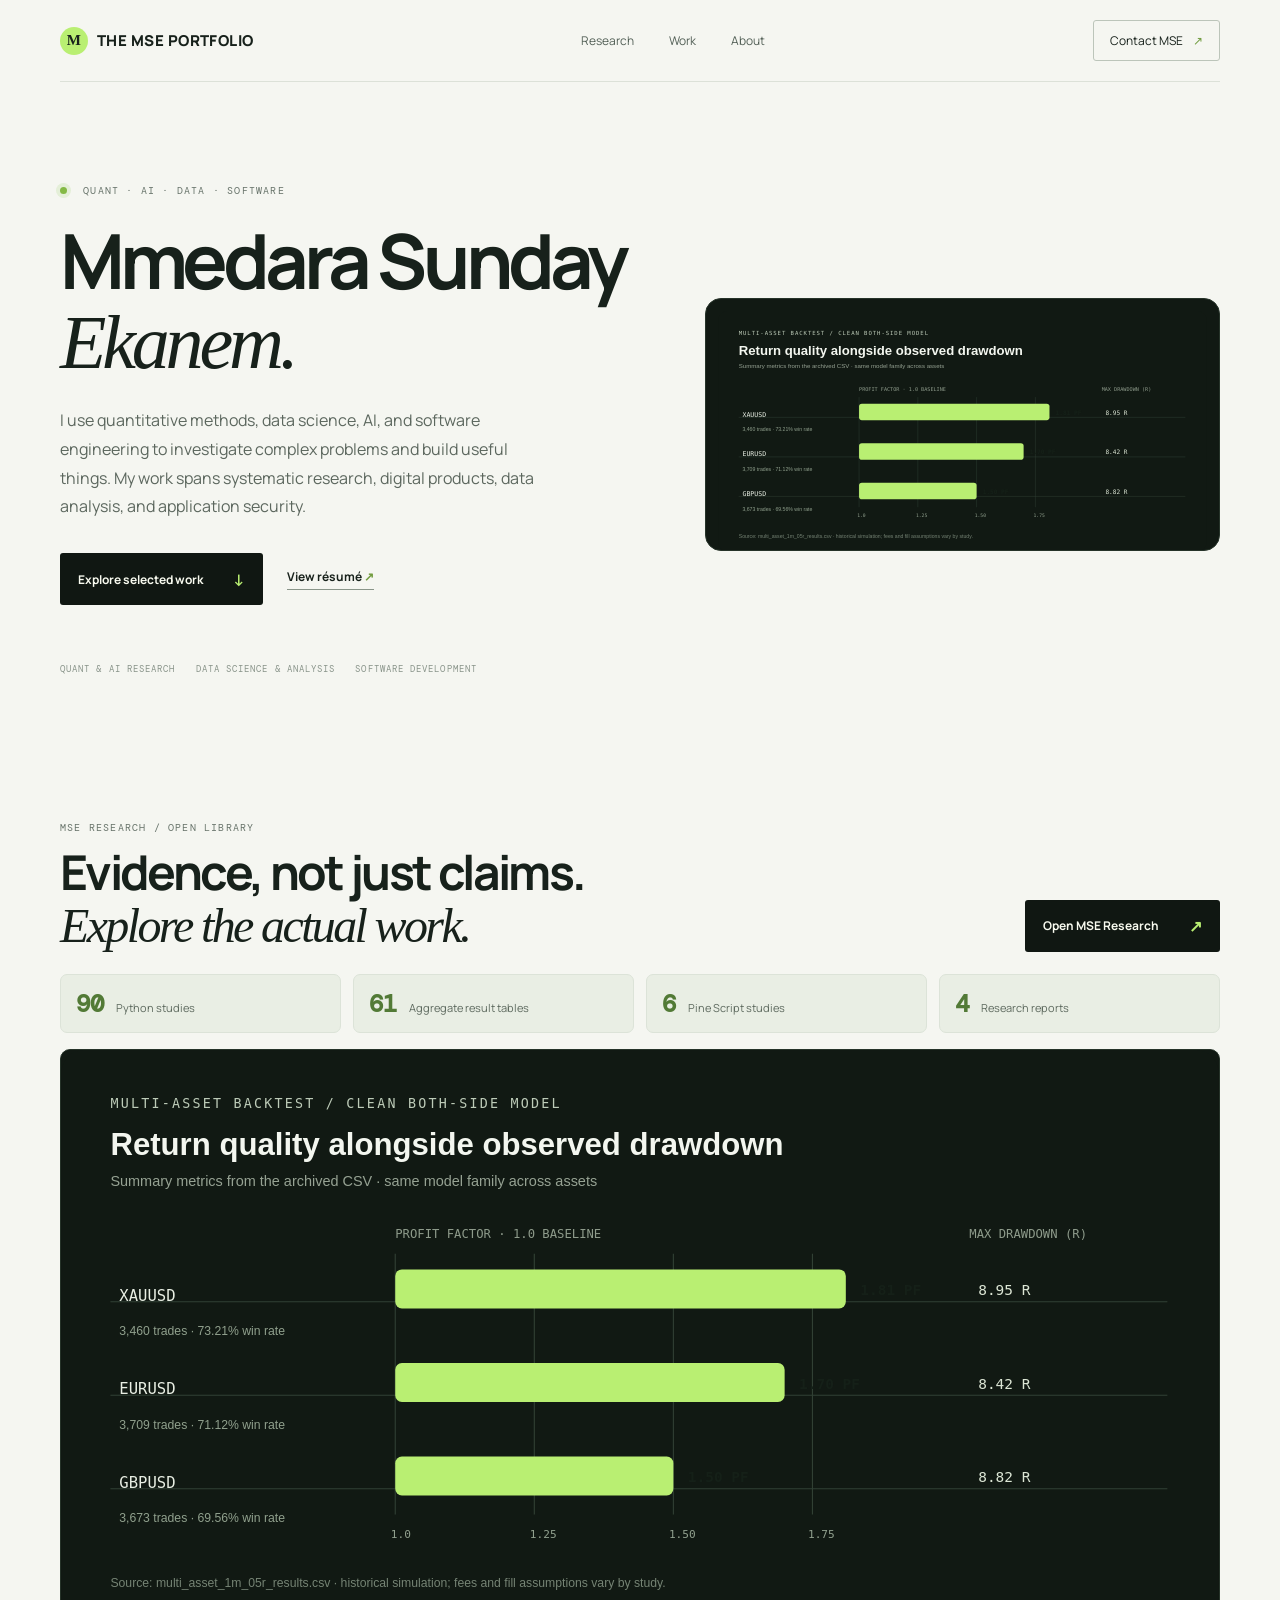
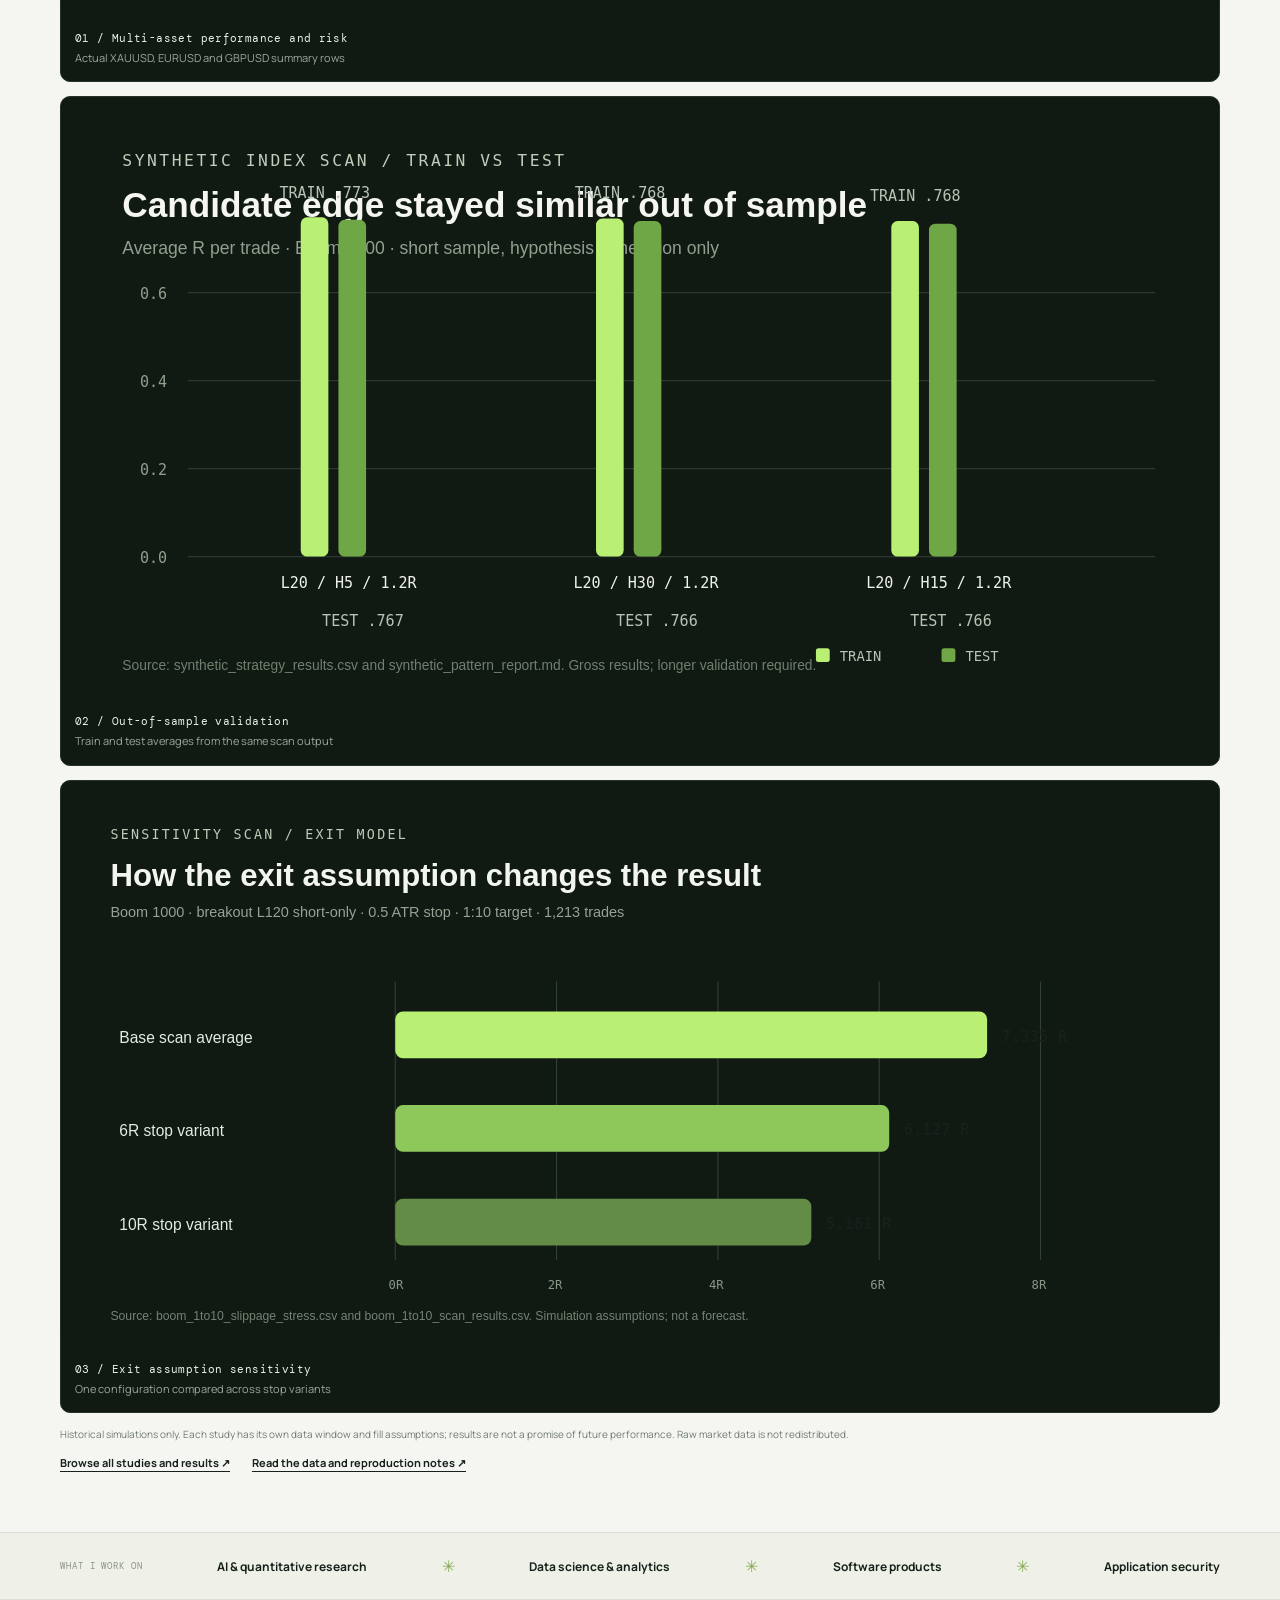
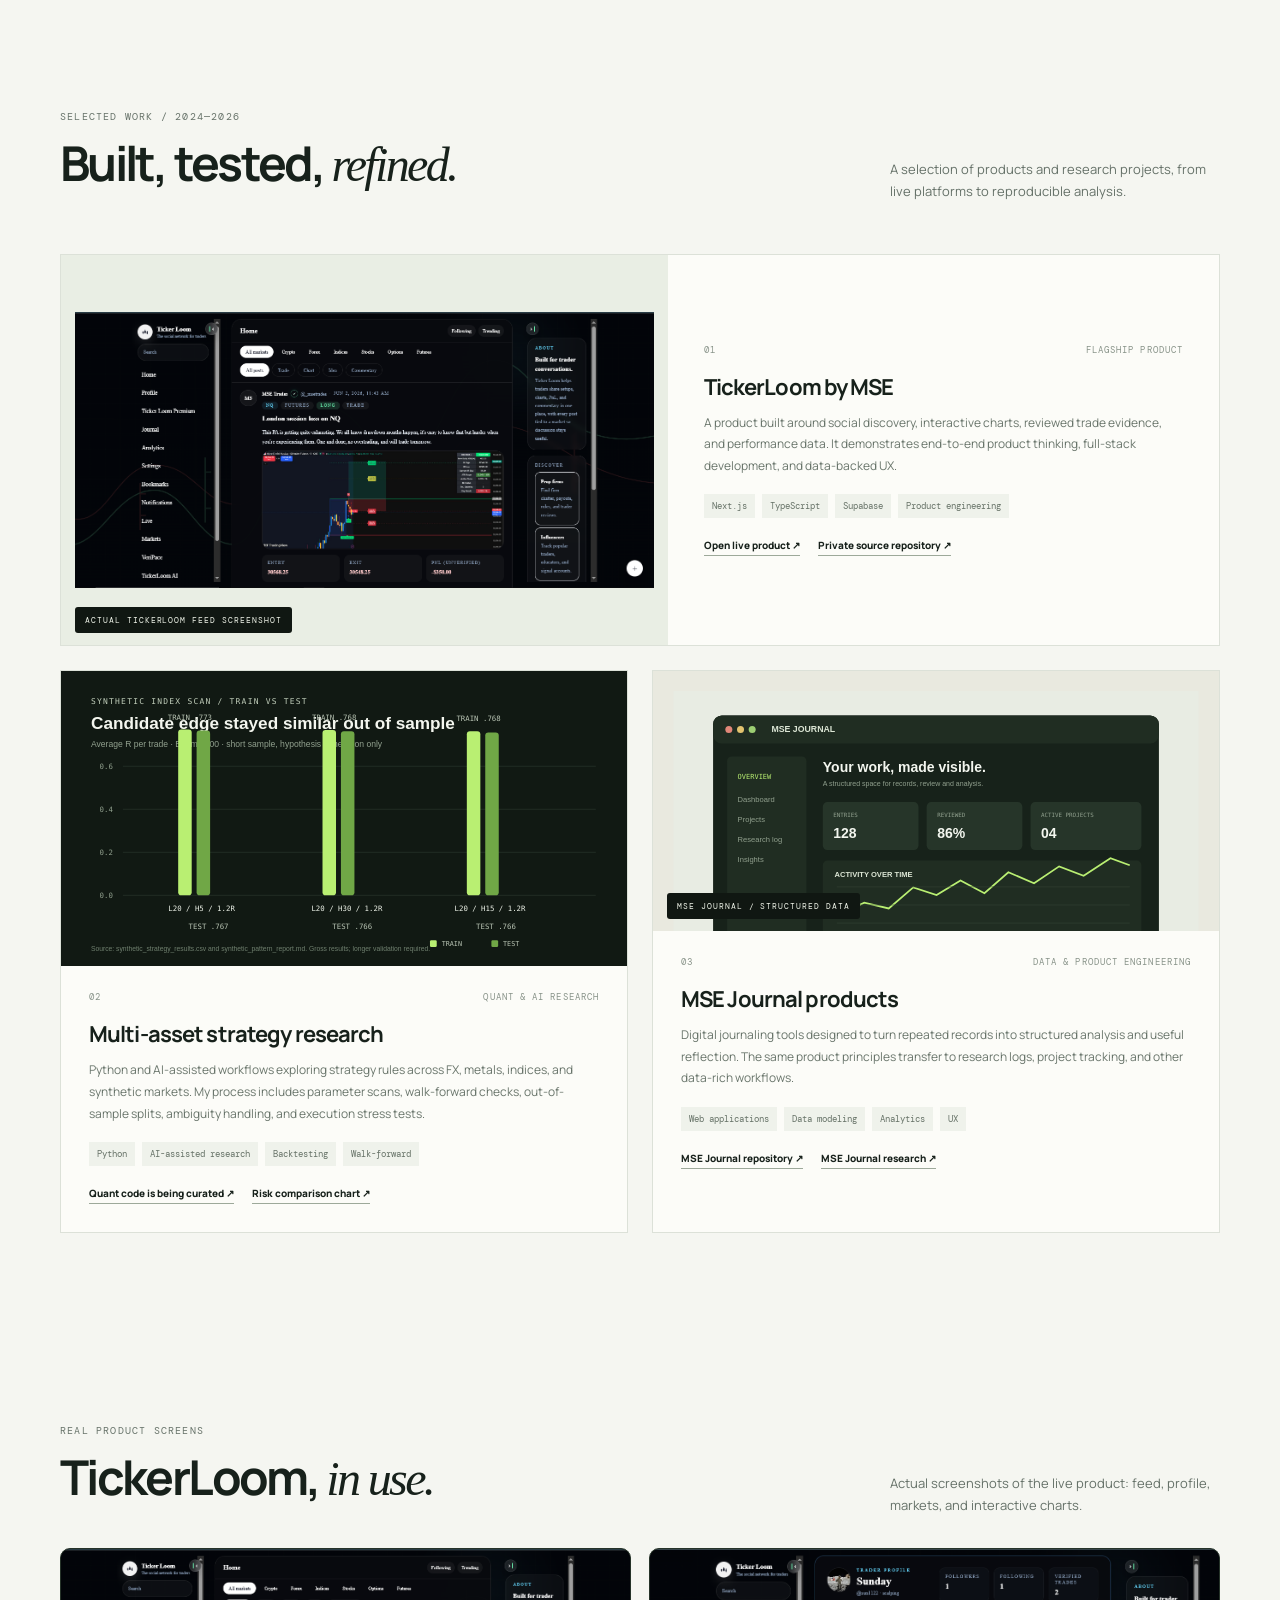
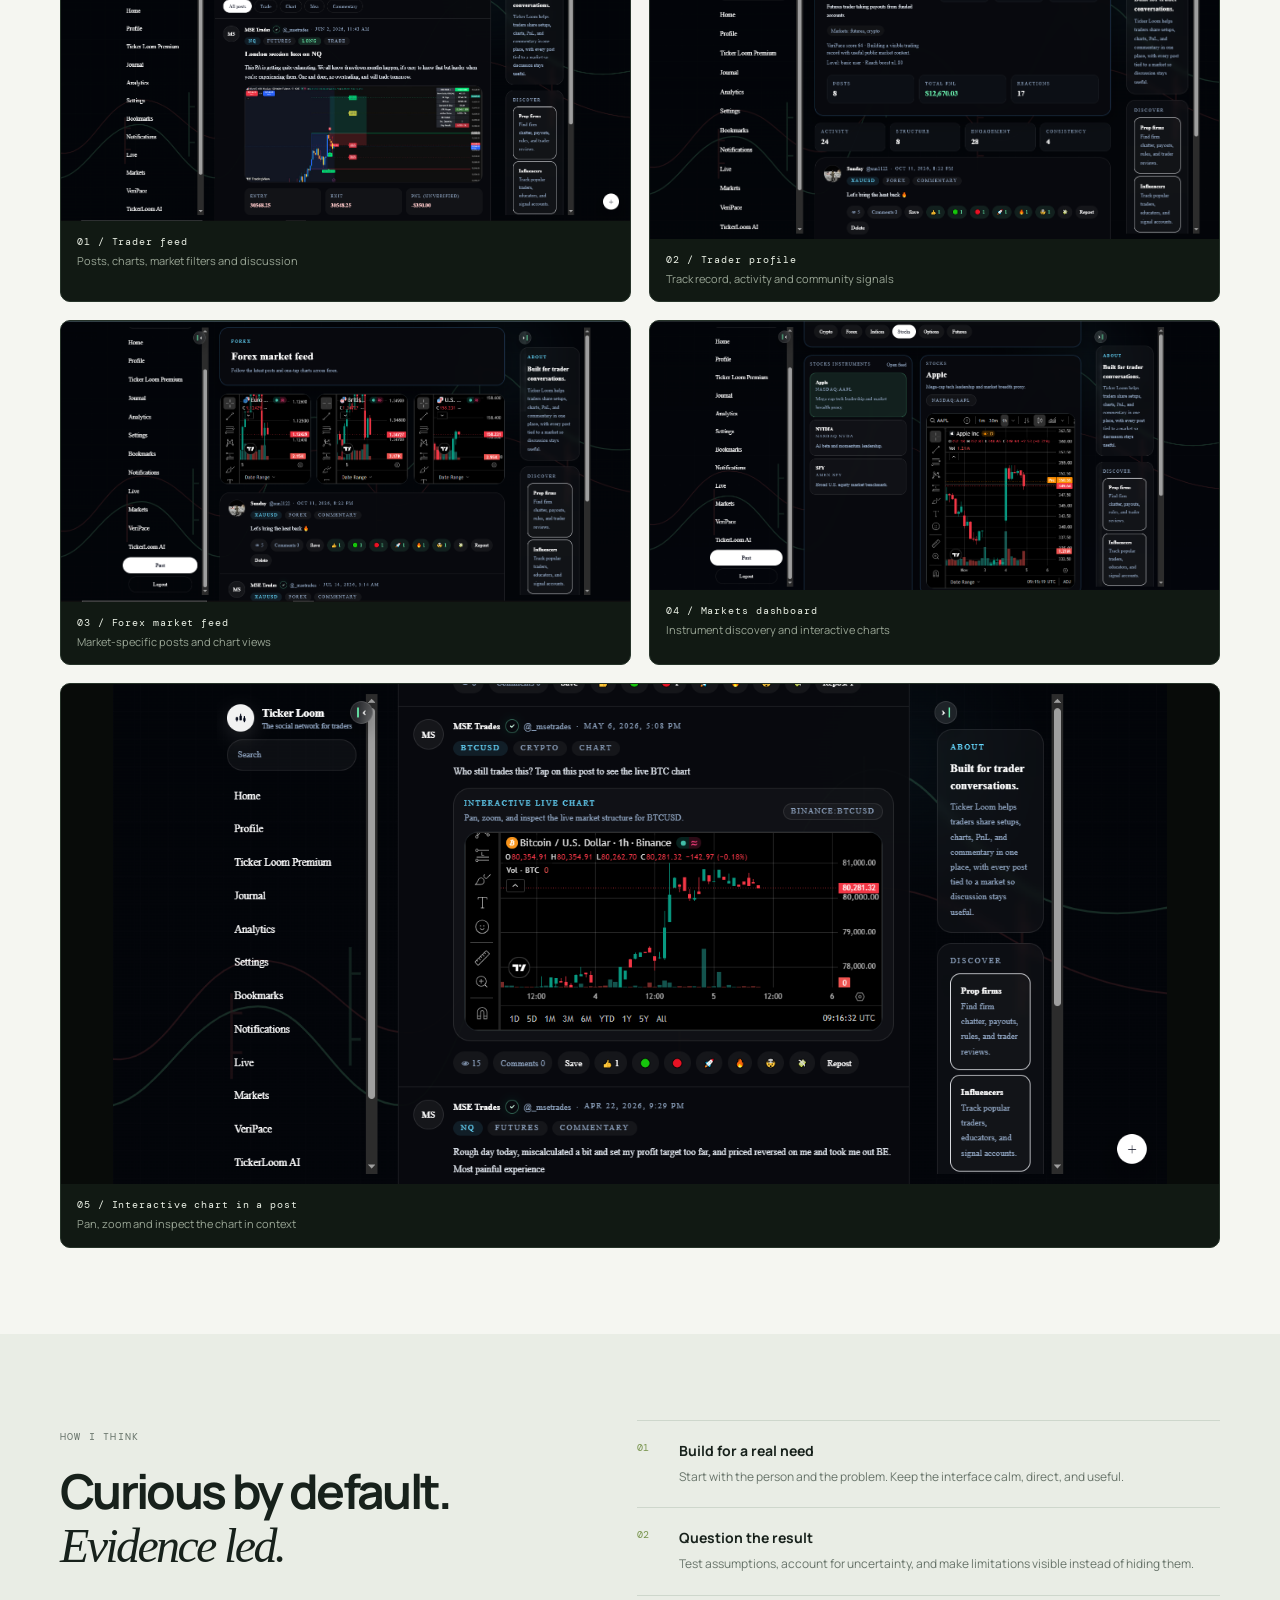
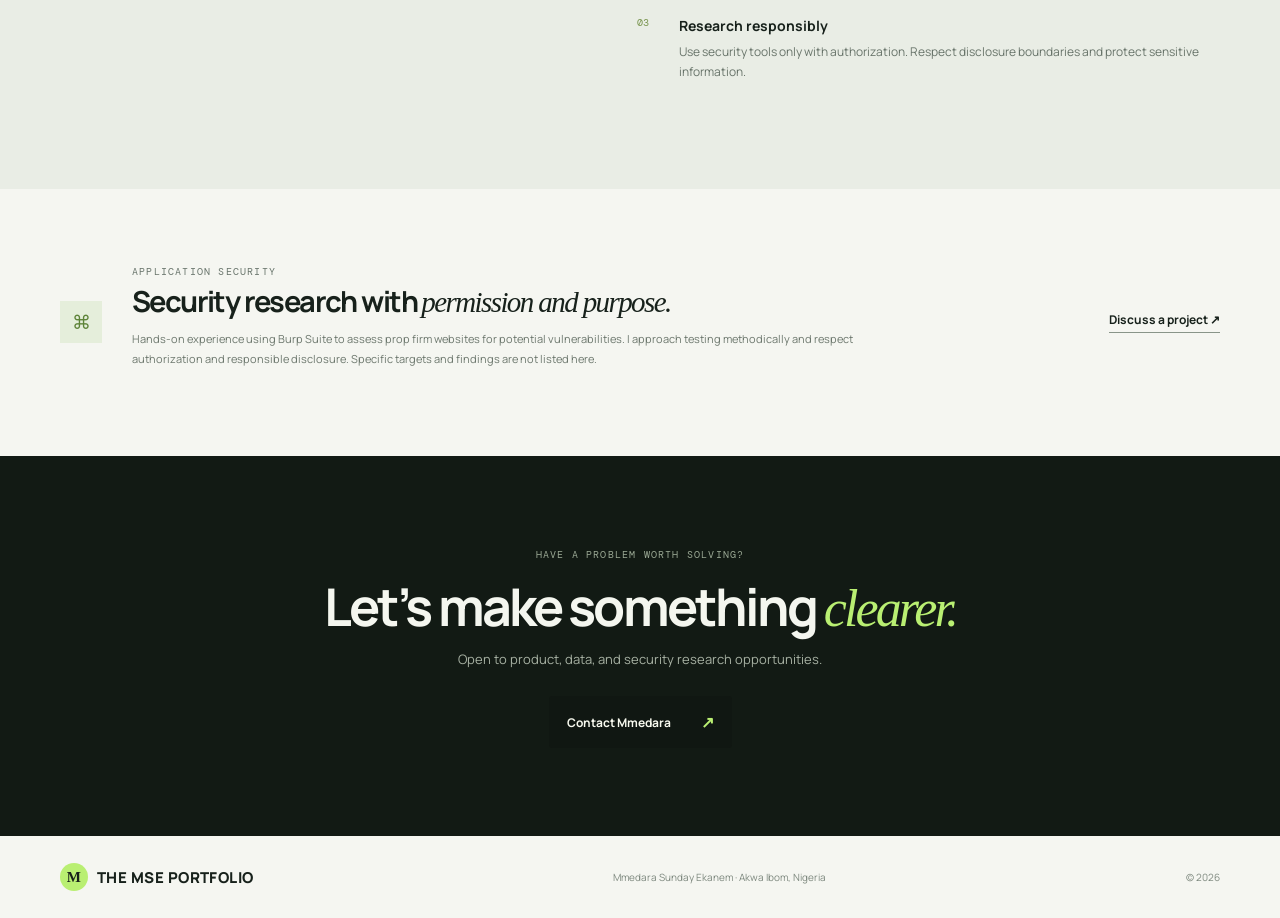
==== commit 88f90a79: "Fix portfolio contact and research visuals" ====
--- a/index.html
+++ b/index.html
@@ -9,11 +9,11 @@
   <link rel="stylesheet" href="/styles.css"><link rel="stylesheet" href="/overrides.css">
 </head>
 <body>
-  <header class="nav wrap"><a class="wordmark" href="#top"><span class="mark">M</span> THE MSE PORTFOLIO</a><nav><a href="#research">Research</a><a href="#work">Work</a><a href="#about">About</a></nav><a class="nav-cta" href="mailto:sundayekanem418@gmail.com?subject=Project%20inquiry">Contact MSE <span>↗</span></a></header>
+  <header class="nav wrap"><a class="wordmark" href="#top"><span class="mark">M</span> THE MSE PORTFOLIO</a><nav><a href="#research">Research</a><a href="#work">Work</a><a href="#about">About</a></nav><a class="nav-cta" href="/contact.html">Contact MSE <span>↗</span></a></header>
   <main id="top">
     <section class="hero wrap">
       <div class="hero-copy"><p class="eyebrow"><span class="pulse"></span> QUANT · AI · DATA · SOFTWARE</p><h1>Mmedara Sunday <em>Ekanem.</em></h1><p class="intro">I use quantitative methods, data science, AI, and software engineering to investigate complex problems and build useful things. My work spans systematic research, digital products, data analysis, and application security.</p><div class="hero-actions"><a class="button primary" href="#work">Explore selected work <b>↓</b></a><a class="text-link" href="/resume.html">View résumé <span>↗</span></a></div><div class="hero-meta"><span>QUANT & AI RESEARCH</span><span>DATA SCIENCE & ANALYSIS</span><span>SOFTWARE DEVELOPMENT</span></div></div>
-      <div class="hero-art" aria-label="Abstract market research visualization"><div class="art-top"><span>RESEARCH / 01</span><span>INDEPENDENT</span></div><div class="chart-grid"><div class="axis"><span>04</span><span>03</span><span>02</span><span>01</span></div><svg viewBox="0 0 480 310" role="img" aria-label="Decorative rising and falling research chart"><defs><linearGradient id="fill" x1="0" x2="0" y1="0" y2="1"><stop offset="0" stop-color="#b3ed68" stop-opacity=".26"/><stop offset="1" stop-color="#b3ed68" stop-opacity="0"/></linearGradient></defs><path class="area" d="M0 232 42 205 77 218 114 160 145 178 188 127 224 154 265 87 302 112 340 82 374 120 414 55 450 73 480 30v280H0z"/><path class="line" d="M0 232 42 205 77 218 114 160 145 178 188 127 224 154 265 87 302 112 340 82 374 120 414 55 450 73 480 30"/><path class="ghost" d="M0 255 42 229 77 239 114 201 145 216 188 172 224 191 265 144 302 160 340 141 374 171 414 125 450 135 480 104"/><circle cx="414" cy="55" r="5" class="dot"/><line x1="414" y1="55" x2="414" y2="310" class="marker"/></svg><div class="chart-label">TEST THE IDEA<br><strong>THEN TEST IT AGAIN</strong></div></div><div class="art-bottom"><span>HYPOTHESIS → EVIDENCE → ITERATION</span><span>01 / 03</span></div><div class="float-note"><span class="note-icon">↗</span><span>Built with care<br><b>Measured with rigor</b></span></div></div>
+      <figure class="hero-art"><img src="/research-risk.svg" alt="Actual backtest results comparing profit factor and drawdown across three currency pairs"><figcaption>ACTUAL RESEARCH OUTPUT · MULTI-ASSET VALIDATION</figcaption></figure>
     </section>
     <section class="research-first wrap" id="research"><div class="research-first-head"><div><p class="eyebrow">MSE RESEARCH / OPEN LIBRARY</p><h2>Evidence, not just claims.<br><em>Explore the actual work.</em></h2></div><a class="button primary" href="https://github.com/msetrades/MSE-Research" target="_blank" rel="noreferrer">Open MSE Research <b>↗</b></a></div><div class="research-metrics"><div><strong>90</strong><span>Python studies</span></div><div><strong>61</strong><span>Aggregate result tables</span></div><div><strong>6</strong><span>Pine Script studies</span></div><div><strong>4</strong><span>Research reports</span></div></div><div class="research-first-grid"><a class="research-tile large" href="https://github.com/msetrades/MSE-Research/blob/master/studies/case-studies/multi-asset-validation.md" target="_blank" rel="noreferrer"><img src="/research-risk.svg" alt="Real multi-asset backtest results comparing profit factor and maximum drawdown"><span><b>01 / Multi-asset performance and risk</b><small>Actual XAUUSD, EURUSD and GBPUSD summary rows</small></span></a><a class="research-tile" href="https://github.com/msetrades/MSE-Research/blob/master/results/summaries/synthetic_strategy_results.csv" target="_blank" rel="noreferrer"><img src="/research-train-test.svg" alt="Train and test results for three synthetic index scan configurations"><span><b>02 / Out-of-sample validation</b><small>Train and test averages from the same scan output</small></span></a><a class="research-tile" href="https://github.com/msetrades/MSE-Research/blob/master/results/summaries/boom_1to10_slippage_stress.csv" target="_blank" rel="noreferrer"><img src="/research-stress.svg" alt="Exit model sensitivity results from a Boom 1000 scan"><span><b>03 / Exit assumption sensitivity</b><small>One configuration compared across stop variants</small></span></a></div><p class="research-caveat">Historical simulations only. Each study has its own data window and fill assumptions; results are not a promise of future performance. Raw market data is not redistributed.</p><div class="research-first-links"><a href="https://github.com/msetrades/MSE-Research/blob/master/CATALOG.md">Browse all studies and results ↗</a><a href="https://github.com/msetrades/MSE-Research/blob/master/README.md">Read the data and reproduction notes ↗</a></div></section>
     <section class="strip"><div class="wrap strip-inner"><span>WHAT I WORK ON</span><b>AI & quantitative research</b><i>✳</i><b>Data science & analytics</b><i>✳</i><b>Software products</b><i>✳</i><b>Application security</b></div></section>
@@ -25,10 +25,9 @@
       </div>
     </section>
     <section class="screenshots wrap" aria-labelledby="screenshots-title"><div class="section-head"><div><p class="eyebrow">REAL PRODUCT SCREENS</p><h2 id="screenshots-title">TickerLoom, <em>in use.</em></h2></div><p>Actual screenshots of the live product: feed, profile, markets, and interactive charts.</p></div><div class="screenshot-grid"><figure><a href="/images/tickerloom-feed.png" target="_blank"><img src="/images/tickerloom-feed.png" alt="TickerLoom home feed showing a trader post and chart"></a><figcaption><b>01 / Trader feed</b><span>Posts, charts, market filters and discussion</span></figcaption></figure><figure><a href="/images/tickerloom-profile.png" target="_blank"><img src="/images/tickerloom-profile.png" alt="TickerLoom trader profile showing followers, verified trades, performance and posts"></a><figcaption><b>02 / Trader profile</b><span>Track record, activity and community signals</span></figcaption></figure><figure><a href="/images/tickerloom-forex.png" target="_blank"><img src="/images/tickerloom-forex.png" alt="TickerLoom forex feed with embedded market charts"></a><figcaption><b>03 / Forex market feed</b><span>Market-specific posts and chart views</span></figcaption></figure><figure><a href="/images/tickerloom-markets.png" target="_blank"><img src="/images/tickerloom-markets.png" alt="TickerLoom markets dashboard with instruments and interactive Apple chart"></a><figcaption><b>04 / Markets dashboard</b><span>Instrument discovery and interactive charts</span></figcaption></figure><figure class="wide-shot"><a href="/images/tickerloom-live-chart.png" target="_blank"><img src="/images/tickerloom-live-chart.png" alt="TickerLoom post with an interactive Bitcoin live chart"></a><figcaption><b>05 / Interactive chart in a post</b><span>Pan, zoom and inspect the chart in context</span></figcaption></figure></div></section>
-    <section class="research-gallery wrap"><div class="section-head"><div><p class="eyebrow">MSE RESEARCH LIBRARY</p><h2>Scans, validation, <em>stress tests.</em></h2></div><p>Explore the source code, aggregate scan outputs, validation reports, and study notes behind the research.</p></div><div class="chart-gallery"><a href="/research-risk.svg"><img src="/research-risk.svg" alt="Profit factor and drawdown comparison for three FX assets"><span>01 / Multi-asset risk and return comparison</span></a><a href="/research-workflow.svg"><img src="/research-workflow.svg" alt="Python and AI-assisted quant research workflow"><span>02 / Python + AI research workflow</span></a></div><p class="chart-note">Backtest results are historical research outputs, not forecasts. Some scans are exploratory and require longer samples, more realistic costs, and independent validation before any practical use.</p><div class="research-links"><a class="button primary" href="https://github.com/msetrades/MSE-Research" target="_blank" rel="noreferrer">Explore all MSE research <b>↗</b></a><a class="text-link" href="https://github.com/msetrades/MSE-Research/blob/master/studies/case-studies/multi-asset-validation.md" target="_blank" rel="noreferrer">Read the multi-asset case study ↗</a><a class="text-link" href="https://github.com/msetrades/MSE-Research/blob/master/CATALOG.md" target="_blank" rel="noreferrer">Browse the complete study catalog ↗</a></div></section>
     <section class="approach" id="approach"><div class="wrap approach-grid"><div><p class="eyebrow">HOW I THINK</p><h2>Curious by default.<br><em>Evidence led.</em></h2></div><div class="principles"><article><span>01</span><div><h3>Build for a real need</h3><p>Start with the person and the problem. Keep the interface calm, direct, and useful.</p></div></article><article><span>02</span><div><h3>Question the result</h3><p>Test assumptions, account for uncertainty, and make limitations visible instead of hiding them.</p></div></article><article><span>03</span><div><h3>Research responsibly</h3><p>Use security tools only with authorization. Respect disclosure boundaries and protect sensitive information.</p></div></article></div></div></section>
-    <section class="security wrap" id="about"><div class="security-mark">⌘</div><div><p class="eyebrow">APPLICATION SECURITY</p><h2>Security research with <em>permission and purpose.</em></h2><p>Hands-on experience using Burp Suite to assess prop firm websites for potential vulnerabilities. I approach testing methodically and respect authorization and responsible disclosure. Specific targets and findings are not listed here.</p></div><a class="text-link" href="mailto:sundayekanem418@gmail.com">Discuss a project ↗</a></section>
-    <section class="contact"><div class="wrap contact-inner"><p class="eyebrow">HAVE A PROBLEM WORTH SOLVING?</p><h2>Let’s make something <em>clearer.</em></h2><p>Open to product, data, and security research opportunities.</p><a class="button primary" href="mailto:sundayekanem418@gmail.com">Email me <b>↗</b></a></div></section>
+    <section class="security wrap" id="about"><div class="security-mark">⌘</div><div><p class="eyebrow">APPLICATION SECURITY</p><h2>Security research with <em>permission and purpose.</em></h2><p>Hands-on experience using Burp Suite to assess prop firm websites for potential vulnerabilities. I approach testing methodically and respect authorization and responsible disclosure. Specific targets and findings are not listed here.</p></div><a class="text-link" href="/contact.html">Discuss a project ↗</a></section>
+    <section class="contact"><div class="wrap contact-inner"><p class="eyebrow">HAVE A PROBLEM WORTH SOLVING?</p><h2>Let’s make something <em>clearer.</em></h2><p>Open to product, data, and security research opportunities.</p><a class="button primary" href="/contact.html">Contact Mmedara <b>↗</b></a></div></section>
   </main>
   <footer class="footer wrap"><a class="wordmark" href="#top"><span class="mark">M</span> THE MSE PORTFOLIO</a><span>Mmedara Sunday Ekanem · Akwa Ibom, Nigeria</span><span>© <span id="year"></span></span></footer>
   <script>document.getElementById('year').textContent=new Date().getFullYear()</script>
--- a/overrides.css
+++ b/overrides.css
@@ -3,3 +3,7 @@
 .hero-art{height:auto;aspect-ratio:920/480;padding:0;border-radius:16px;background:#111913 url('/research-train-test.svg') center/contain no-repeat;overflow:hidden}.hero-art>*{display:none}.research-first{padding-top:44px;padding-bottom:62px}.research-first-head{display:flex;align-items:end;justify-content:space-between;gap:28px;margin-bottom:22px}.research-first-head h2{font-size:clamp(32px,4vw,48px);line-height:1.08;letter-spacing:-.055em;margin:12px 0 0}.research-first-head h2 em{font-family:Georgia,serif;font-weight:400}.research-metrics{display:grid;grid-template-columns:repeat(4,1fr);gap:12px;margin-bottom:16px}.research-metrics>div{display:flex;align-items:baseline;gap:12px;padding:13px 15px;background:#e9eee4;border:1px solid #dce3d8;border-radius:7px}.research-metrics strong{font:700 24px 'DM Mono';color:#527a36}.research-metrics span{font-size:11px;color:#5d695e}.research-first-grid{display:grid;grid-template-columns:1.25fr 1fr 1fr;gap:13px}.research-tile{display:flex;flex-direction:column;min-width:0;border:1px solid #263329;border-radius:10px;overflow:hidden;background:#111913;transition:transform .2s ease,box-shadow .2s ease}.research-tile:hover{transform:translateY(-3px);box-shadow:0 14px 30px #19231920}.research-tile img{display:block;width:100%;height:auto;aspect-ratio:1040/510;object-fit:contain;background:#111913}.research-tile span{display:flex;flex-direction:column;gap:5px;padding:13px 14px 15px;color:#eef3e9}.research-tile b{font:10px 'DM Mono';letter-spacing:.035em}.research-tile small{font:10px Manrope,sans-serif;line-height:1.5;color:#9da99b}.research-caveat{margin:13px 0 0;color:#707d70;font-size:10px;line-height:1.6}.research-first-links{display:flex;gap:22px;flex-wrap:wrap;margin-top:13px}.research-first-links a{font-size:11px;font-weight:700;text-decoration:underline;text-underline-offset:4px}.research-gallery{display:none!important}@media(max-width:900px){.research-first-grid{grid-template-columns:1fr 1fr}.research-tile.large{grid-column:1/-1}.research-tile.large img{aspect-ratio:2/1}}@media(max-width:600px){.hero-art{aspect-ratio:1.25}.research-first{padding-top:30px;padding-bottom:42px}.research-first-head{display:block}.research-first-head .button{width:100%;justify-content:space-between;margin-top:18px}.research-first-head h2{font-size:34px}.research-metrics{grid-template-columns:1fr 1fr;gap:8px}.research-metrics>div{display:block;padding:11px}.research-metrics strong{display:block;font-size:22px}.research-metrics span{display:block;margin-top:4px;font-size:10px}.research-first-grid{grid-template-columns:1fr;gap:11px}.research-tile.large{grid-column:auto}.research-tile img,.research-tile.large img{aspect-ratio:1.75}.research-tile span{padding:11px 12px}.research-first-links{flex-direction:column;gap:12px}.hero{grid-template-columns:1fr}.hero-art{margin:0;width:100%}}
 .screenshots{padding-top:76px;padding-bottom:86px}.screenshots .section-head{margin-bottom:28px}.screenshot-grid{display:grid;grid-template-columns:repeat(2,minmax(0,1fr));gap:18px}.screenshot-grid figure{margin:0;background:#111913;border:1px solid #263329;border-radius:10px;overflow:hidden}.screenshot-grid figure a{display:block;background:#080b09}.screenshot-grid img{display:block;width:100%;height:auto;transition:transform .25s ease}.screenshot-grid figure a:hover img{transform:scale(1.015)}.screenshot-grid figcaption{display:flex;flex-direction:column;gap:5px;padding:14px 16px;color:#ecf2e7}.screenshot-grid figcaption b{font:10px 'DM Mono';letter-spacing:.09em}.screenshot-grid figcaption span{color:#9aa696;font-size:11px;line-height:1.5}.screenshot-grid .wide-shot{grid-column:1/-1}.screenshot-grid .wide-shot img{max-height:500px;object-fit:contain;background:#080b09}@media(max-width:760px){.screenshots{padding-top:54px;padding-bottom:58px}.screenshot-grid{grid-template-columns:1fr;gap:14px}.screenshot-grid .wide-shot{grid-column:auto}.screenshot-grid figcaption{padding:12px}}
 .project-feature .project-visual{display:flex;align-items:center;justify-content:center}.ticker-shot{padding:14px;object-fit:contain}.data-art{height:auto;min-height:0;padding:0;background:#111913}.research-image{display:block;width:100%;height:auto;object-fit:contain;padding:0}.chart-gallery a span{position:static;max-width:none;white-space:normal;background:transparent;border-radius:0}.nav-cta{white-space:nowrap}.hero-art{max-width:100%}@media(max-width:800px){.wrap{width:min(100% - 32px,620px)}.nav{gap:10px}.nav nav{gap:12px}.nav nav a{font-size:10px}.hero{padding-top:48px;padding-bottom:58px}.hero h1{font-size:clamp(42px,12vw,58px)}.hero-art{margin:0 0 0 18px;height:300px}.float-note{left:-18px}.hero-meta{flex-wrap:wrap;line-height:1.6}.section-head h2{font-size:clamp(34px,9vw,44px)}.project-grid{gap:16px}.project-info{padding:23px 20px}.project-feature .project-info{padding:24px 20px}.project-feature .project-visual{min-height:0;height:auto;aspect-ratio:1.9}.ticker-shot{padding:5px}.screenshots .section-head{display:block}.screenshots .section-head>p{margin-top:14px}.research-gallery .section-head{display:block}.research-gallery .section-head>p{margin-top:14px}.chart-gallery{grid-template-columns:1fr;gap:14px}.chart-gallery img{width:100%;height:auto}.security{gap:14px}.contact h2{font-size:clamp(34px,9vw,44px)}.footer{align-items:flex-start}.footer .wordmark{font-size:12px}}@media(max-width:420px){.wrap{width:calc(100% - 26px)}.nav{height:auto;min-height:62px;flex-wrap:wrap;padding:10px 0}.nav .wordmark{font-size:12px}.nav .wordmark .mark{width:24px;height:24px}.nav nav{order:3;width:100%;justify-content:space-between;padding-top:7px}.nav-cta{padding:8px 10px;font-size:10px}.hero h1{font-size:42px}.hero-art{height:255px}.art-top,.art-bottom{font-size:7px}.float-note{font-size:9px;padding:10px}.screenshot-grid figcaption span{font-size:10px}.project h3{font-size:20px}.project-links{gap:12px}.project-links a{font-size:9px}}
+.hero-art{height:auto;aspect-ratio:1040/510;margin:0;padding:12px;background:#111913;border:1px solid #263329;overflow:hidden}.hero-art img{display:block;width:100%;height:auto}.hero-art figcaption{padding:10px 4px 2px;color:#a6b19f;font:9px 'DM Mono',monospace;letter-spacing:.1em}
+.research-first-grid{grid-template-columns:1fr;gap:14px}.research-tile.large{grid-column:auto}.research-tile img,.research-tile.large img{aspect-ratio:auto;max-height:none}.research-tile b{font-size:11px}.research-tile small{font-size:11px}
+.contact-page{min-height:100vh;display:flex;flex-direction:column}.contact-card{flex:1;max-width:800px;padding-top:clamp(70px,12vh,140px);padding-bottom:80px}.contact-card h1{max-width:760px;margin:18px 0;font-size:clamp(42px,7vw,76px);line-height:1.04;letter-spacing:-.06em}.contact-card h1 em{font-family:Georgia,serif;font-weight:400}.contact-intro{max-width:580px;color:#5c675e;font-size:15px;line-height:1.8}.contact-email{display:inline-block;margin-top:22px;color:#385d25;font-size:clamp(19px,3vw,26px);font-weight:800;text-decoration:underline;text-underline-offset:6px;overflow-wrap:anywhere}.contact-actions{display:flex;align-items:center;gap:12px;flex-wrap:wrap;margin-top:26px}.copy-email{border:1px solid #bcc5ba;background:transparent;color:var(--ink);cursor:pointer;font:700 12px Manrope}.copy-status{min-height:1.5em;color:#527a36;font-size:12px;font-weight:700}.contact-fallback{max-width:520px;color:#758076;font-size:11px;line-height:1.7}
+@media(max-width:600px){.research-first-grid{grid-template-columns:1fr}.hero-art{aspect-ratio:auto}.hero-art figcaption{font-size:8px}.contact-card{padding-top:70px}.contact-card h1{font-size:44px}.contact-actions{align-items:stretch;flex-direction:column}.contact-actions>*{justify-content:space-between;width:100%}}
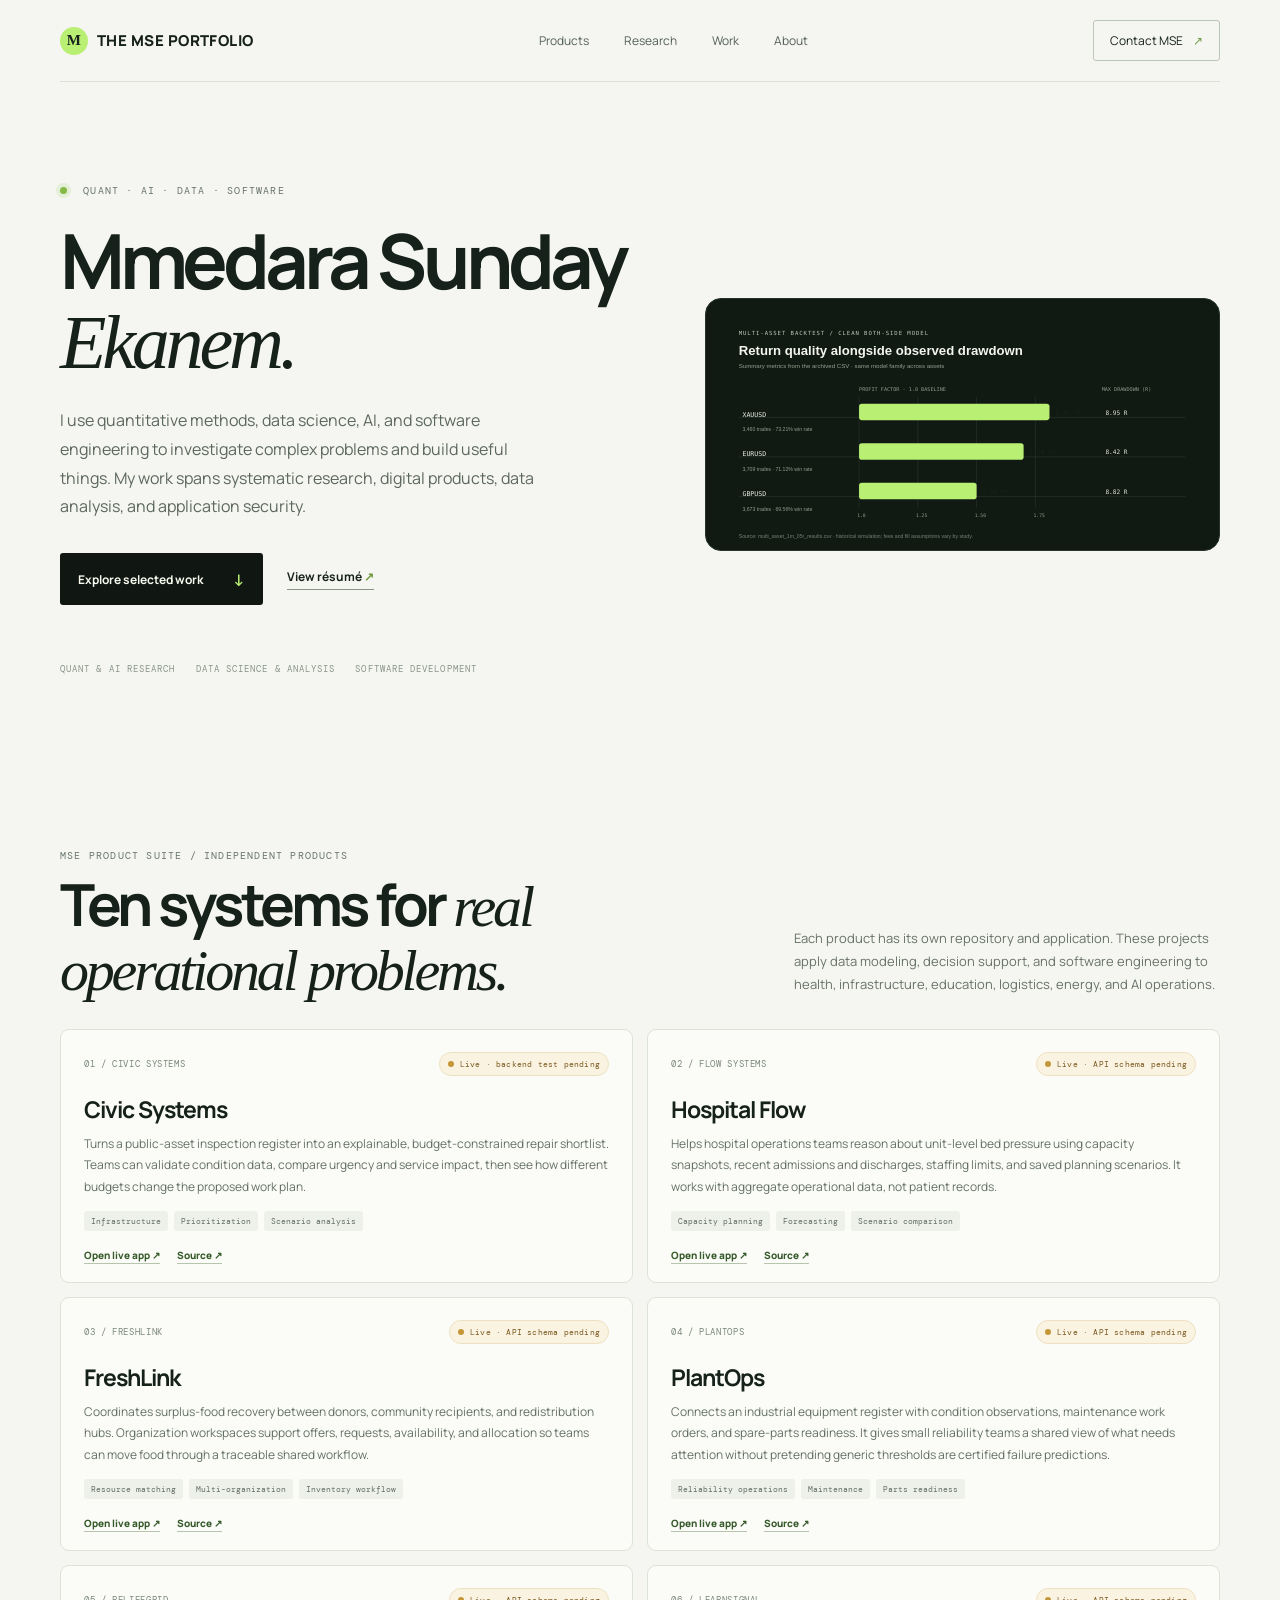
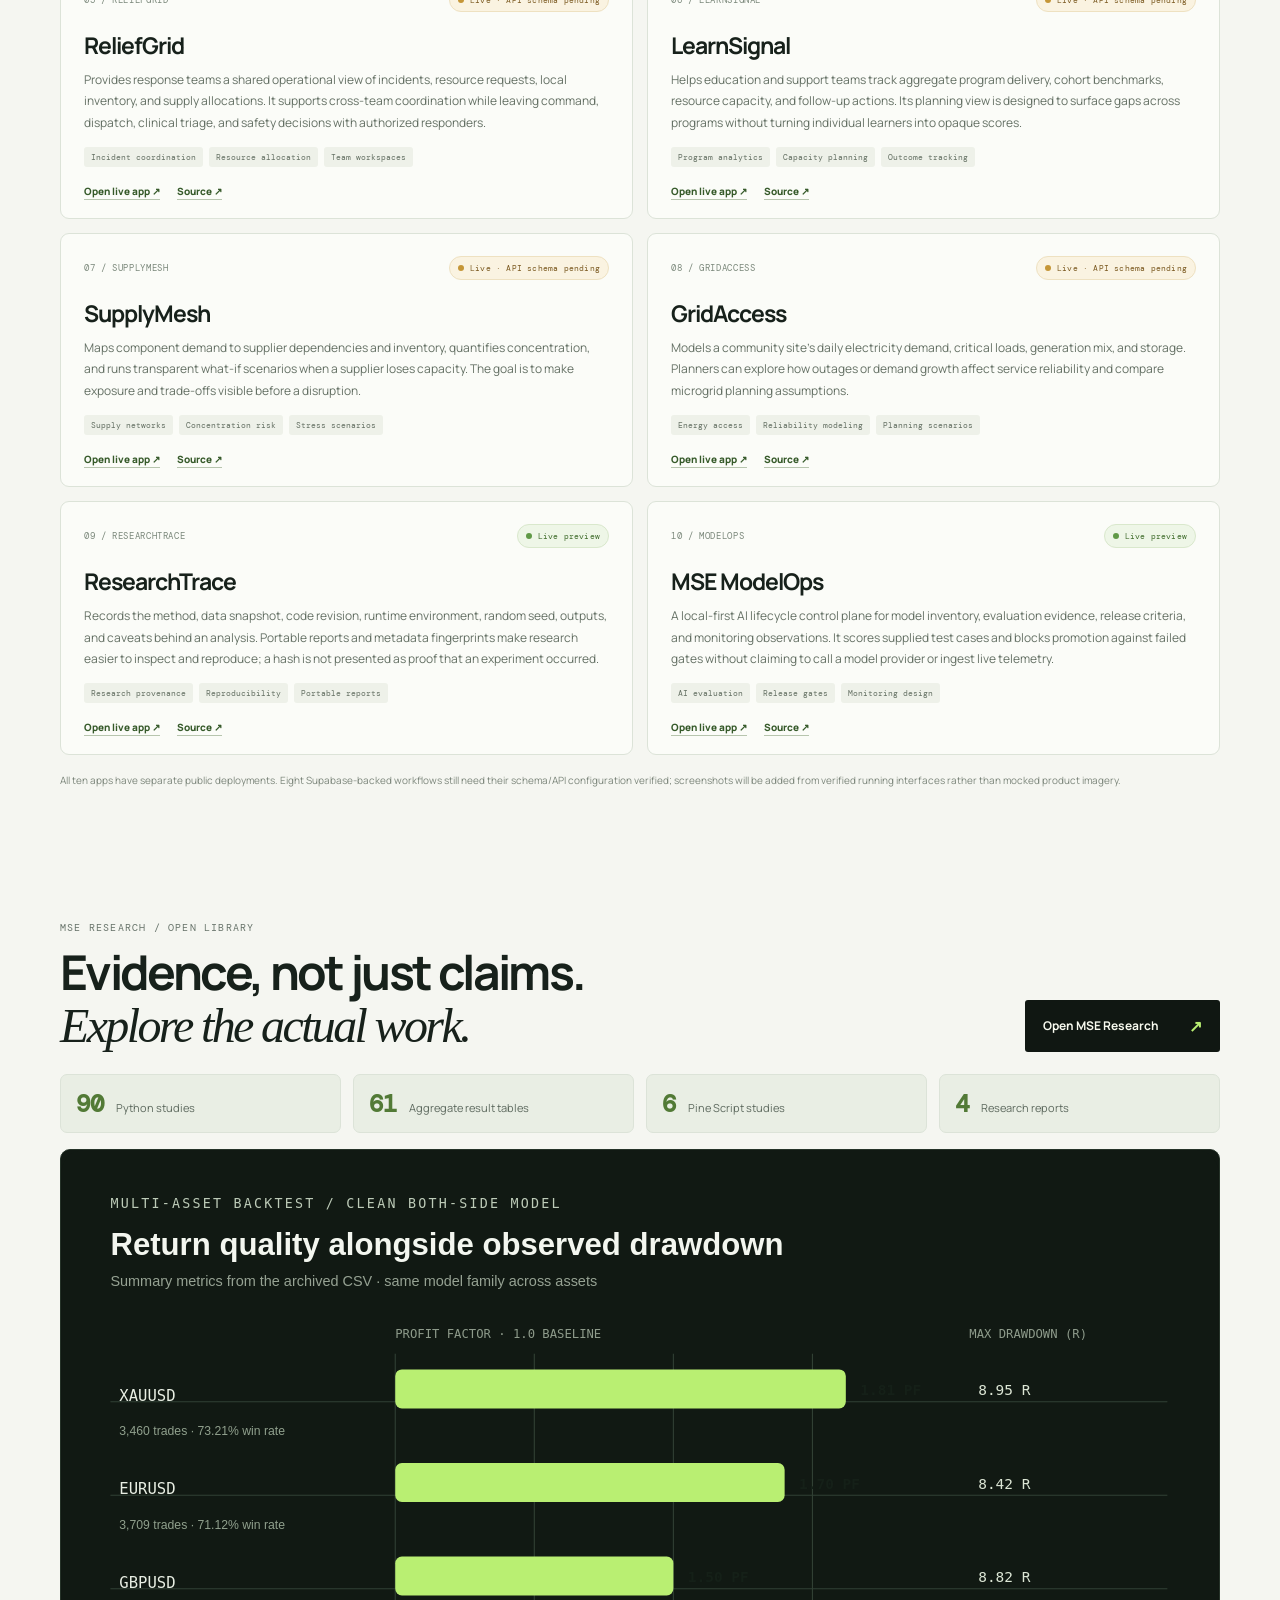
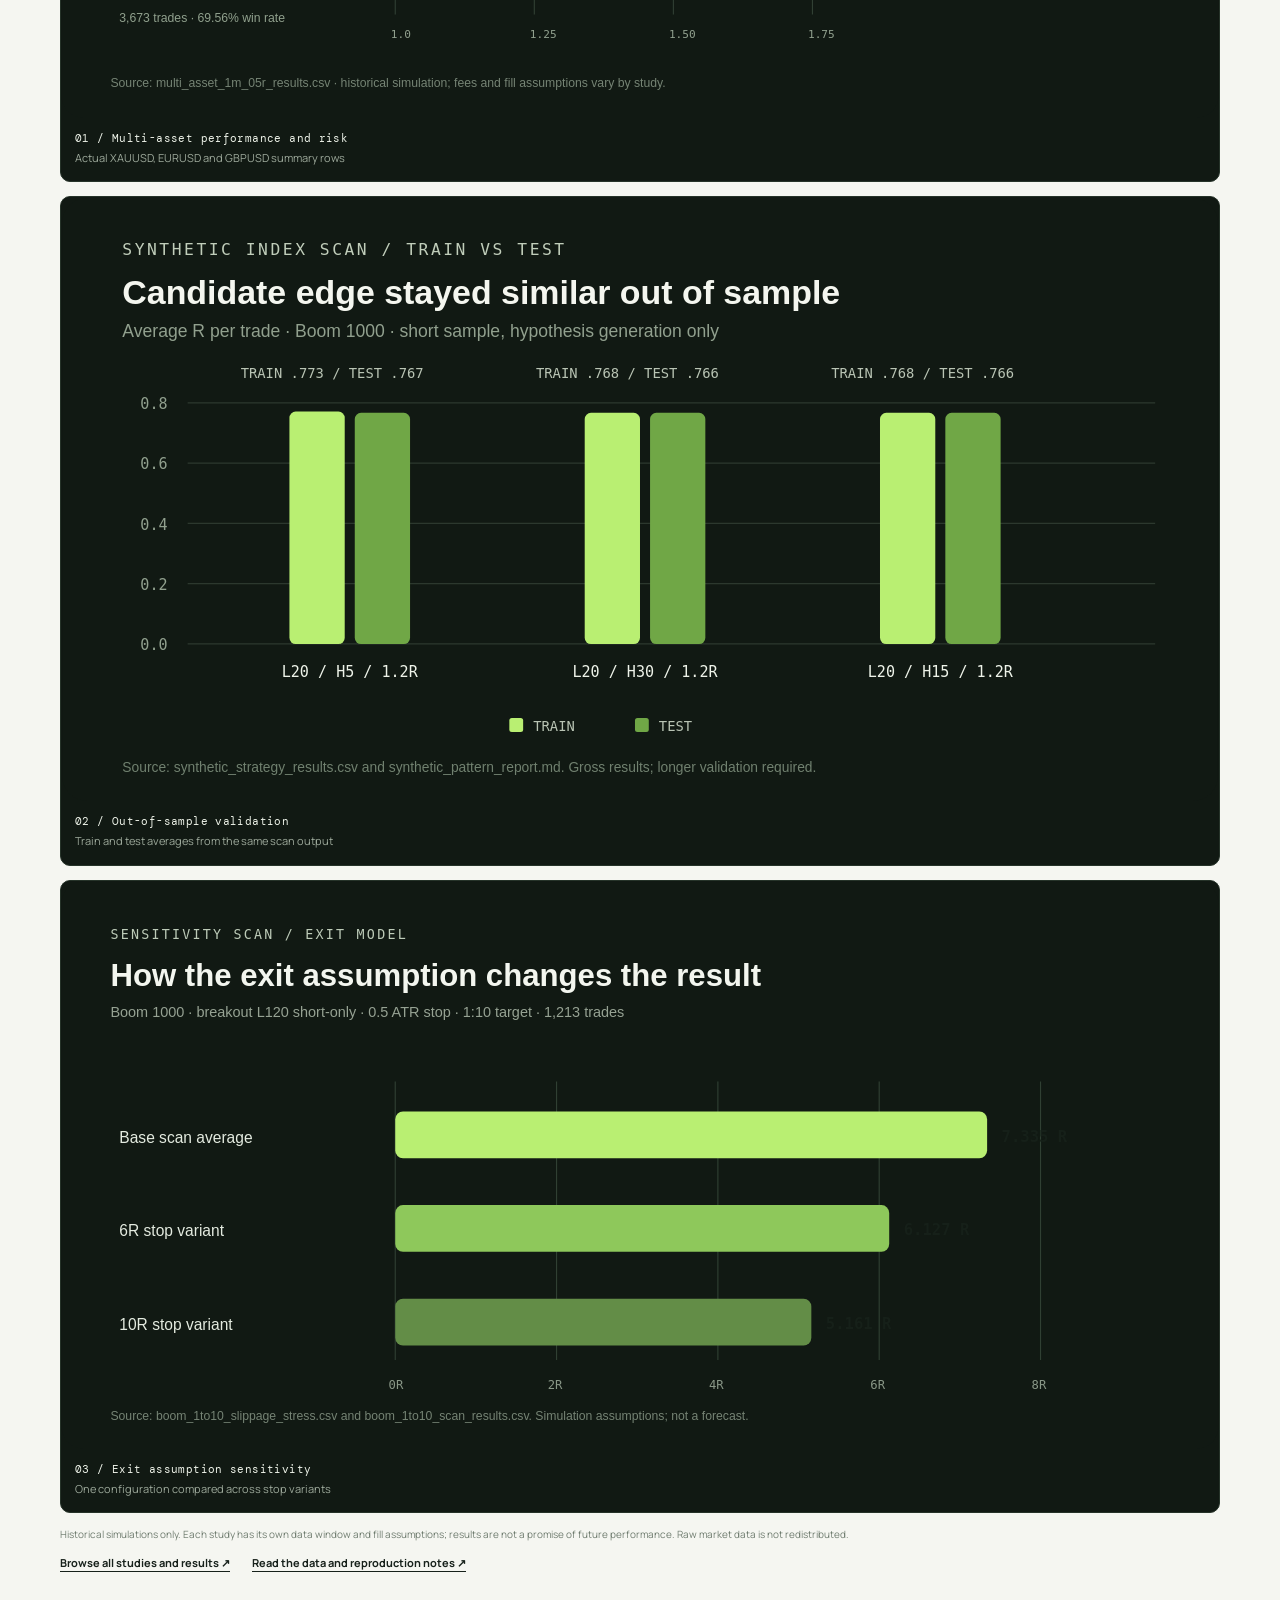
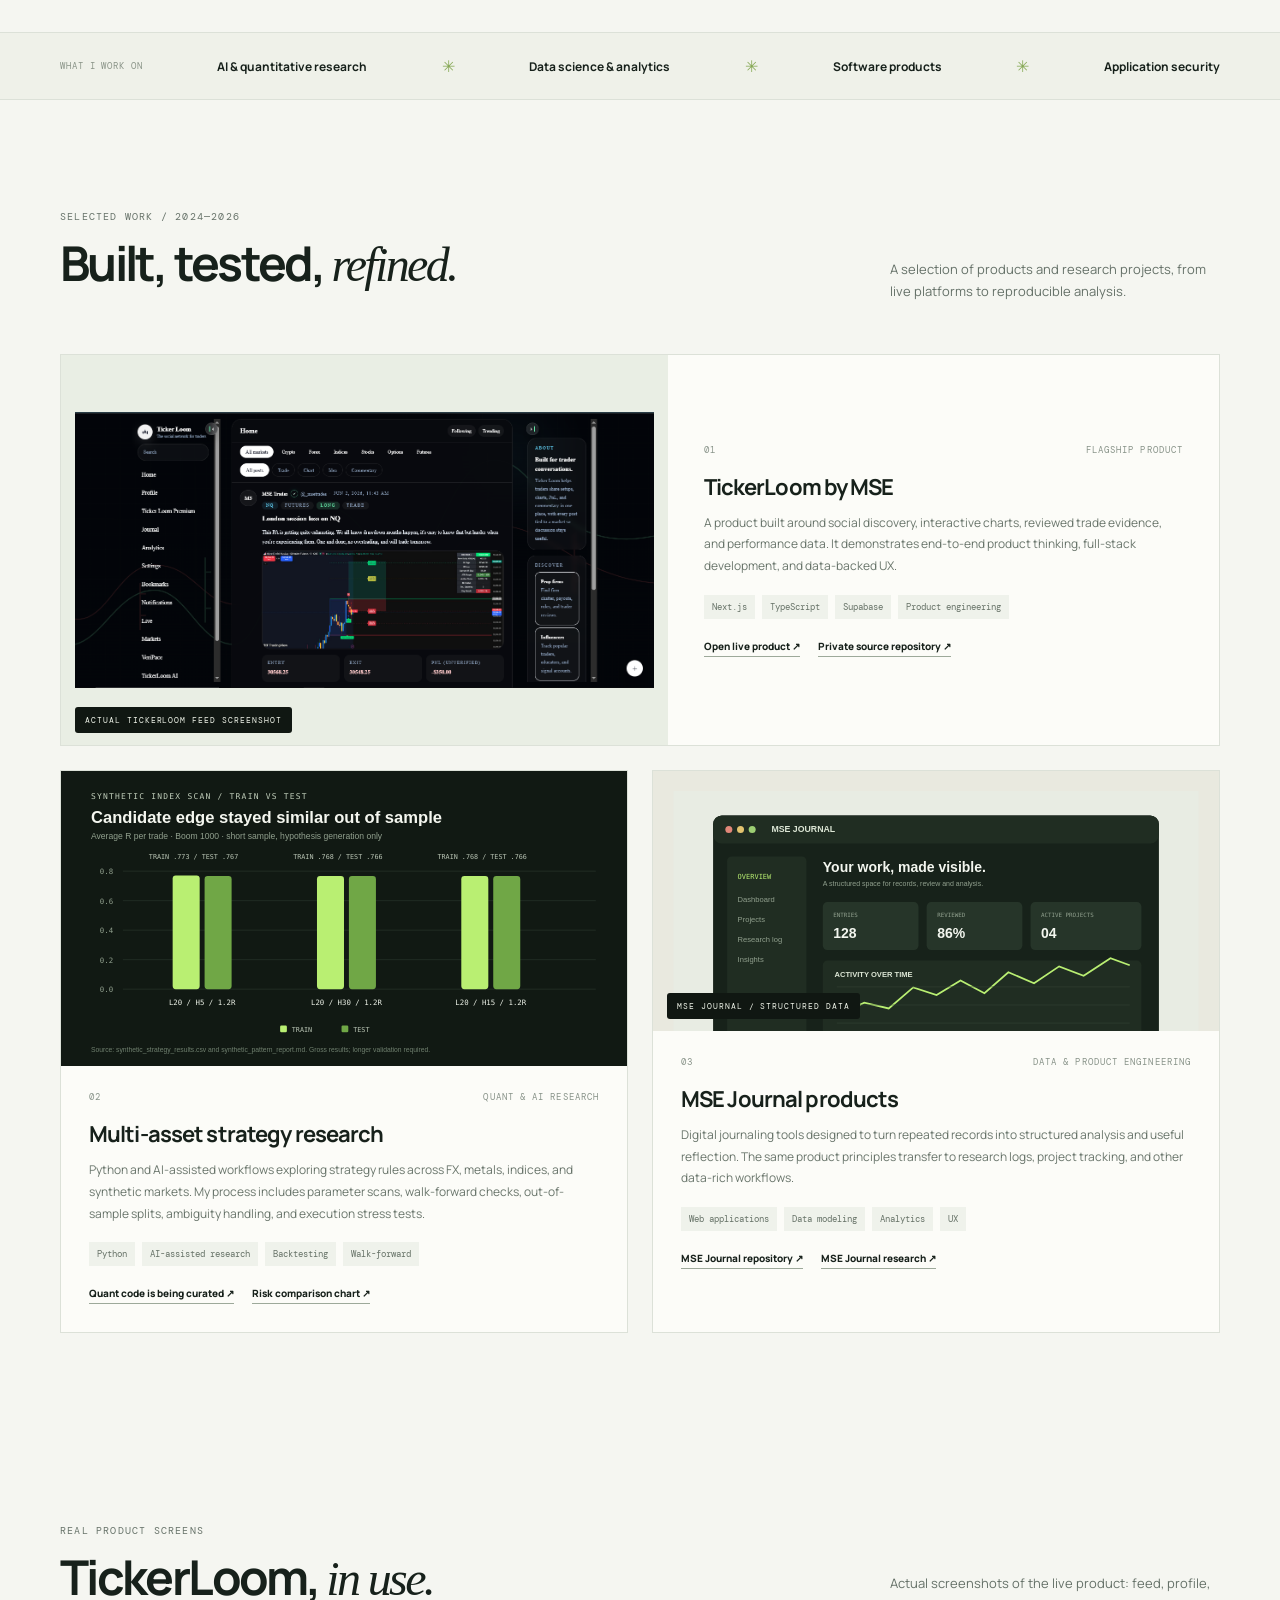
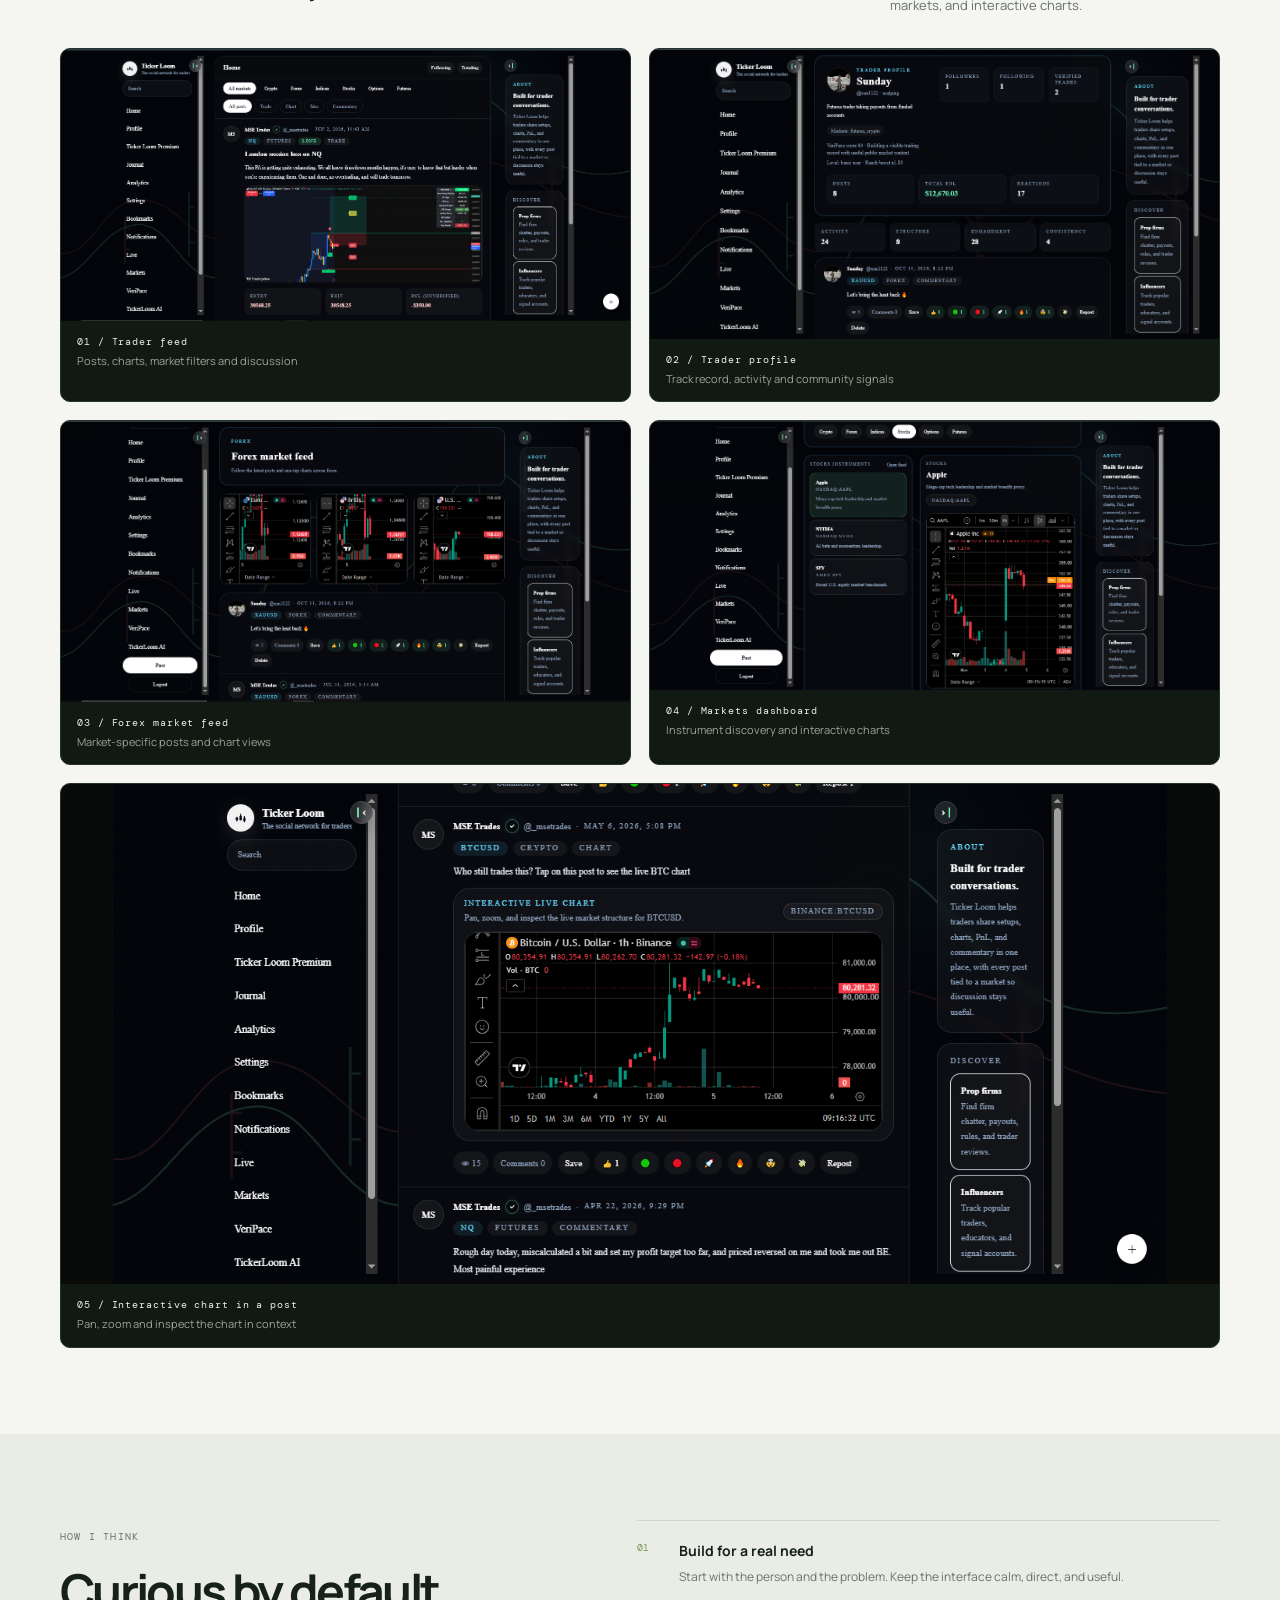
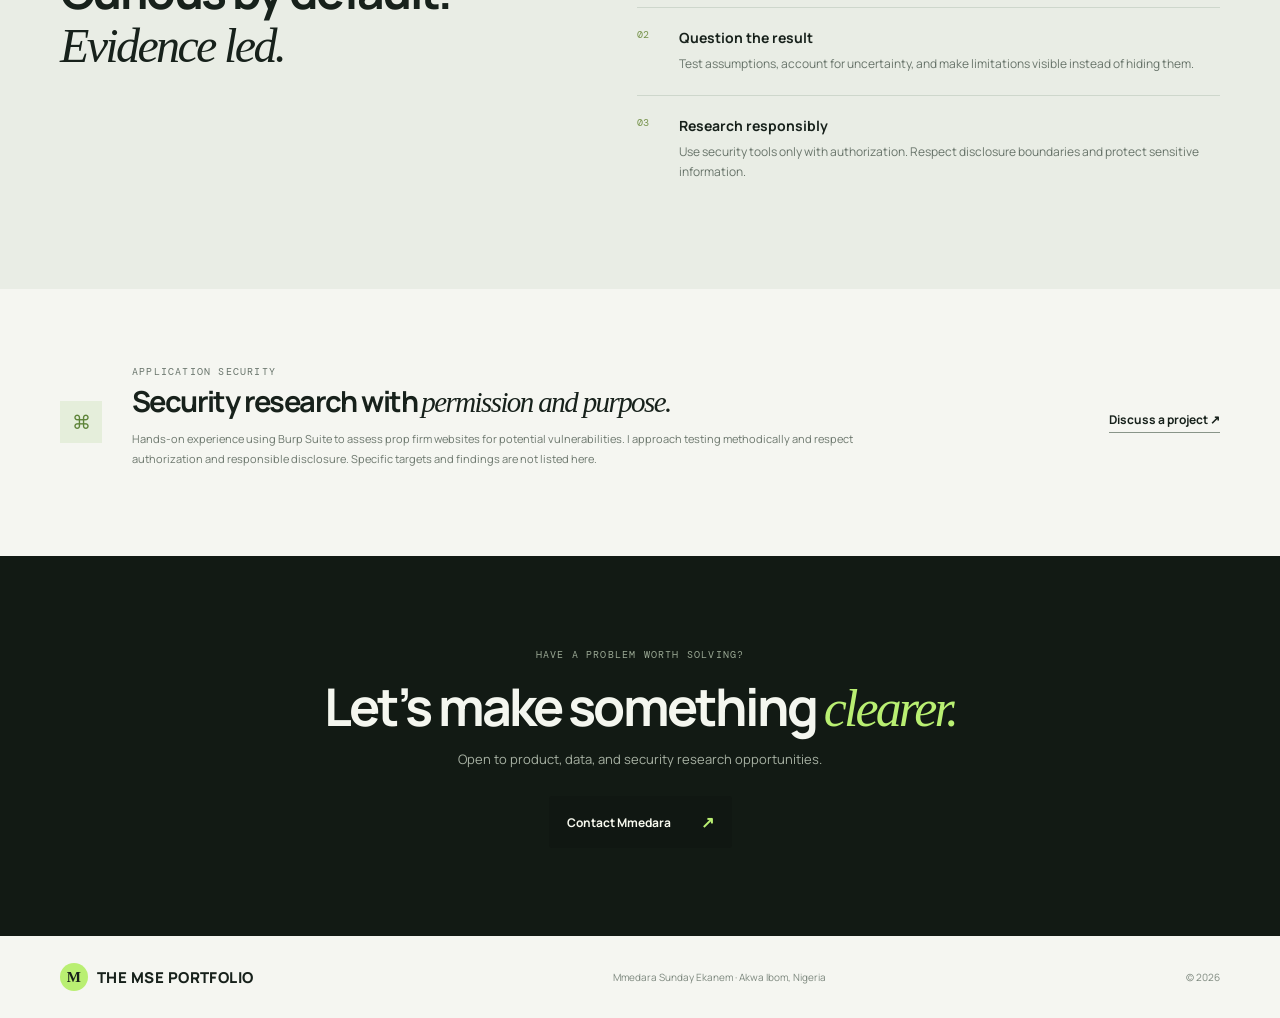
==== commit 28b95ed3: "feat: showcase MSE product suite" ====
--- a/index.html
+++ b/index.html
@@ -9,11 +9,27 @@
   <link rel="stylesheet" href="/styles.css"><link rel="stylesheet" href="/overrides.css">
 </head>
 <body>
-  <header class="nav wrap"><a class="wordmark" href="#top"><span class="mark">M</span> THE MSE PORTFOLIO</a><nav><a href="#research">Research</a><a href="#work">Work</a><a href="#about">About</a></nav><a class="nav-cta" href="/contact.html">Contact MSE <span>↗</span></a></header>
+  <header class="nav wrap"><a class="wordmark" href="#top"><span class="mark">M</span> THE MSE PORTFOLIO</a><nav><a href="#products">Products</a><a href="#research">Research</a><a href="#work">Work</a><a href="#about">About</a></nav><a class="nav-cta" href="/contact.html">Contact MSE <span>↗</span></a></header>
   <main id="top">
     <section class="hero wrap">
       <div class="hero-copy"><p class="eyebrow"><span class="pulse"></span> QUANT · AI · DATA · SOFTWARE</p><h1>Mmedara Sunday <em>Ekanem.</em></h1><p class="intro">I use quantitative methods, data science, AI, and software engineering to investigate complex problems and build useful things. My work spans systematic research, digital products, data analysis, and application security.</p><div class="hero-actions"><a class="button primary" href="#work">Explore selected work <b>↓</b></a><a class="text-link" href="/resume.html">View résumé <span>↗</span></a></div><div class="hero-meta"><span>QUANT & AI RESEARCH</span><span>DATA SCIENCE & ANALYSIS</span><span>SOFTWARE DEVELOPMENT</span></div></div>
       <figure class="hero-art"><img src="/research-risk.svg" alt="Actual backtest results comparing profit factor and drawdown across three currency pairs"><figcaption>ACTUAL RESEARCH OUTPUT · MULTI-ASSET VALIDATION</figcaption></figure>
+    </section>
+    <section class="suite wrap" id="products" aria-labelledby="suite-title">
+      <div class="suite-heading"><div><p class="eyebrow">MSE PRODUCT SUITE / INDEPENDENT PRODUCTS</p><h2 id="suite-title">Ten systems for <em>real operational problems.</em></h2></div><p>Each product has its own repository and application. These projects apply data modeling, decision support, and software engineering to health, infrastructure, education, logistics, energy, and AI operations.</p></div>
+      <div class="suite-grid">
+        <article class="suite-card"><div class="suite-meta"><span>01 / CIVIC SYSTEMS</span><span class="suite-status setup">Live · backend test pending</span></div><h3>Civic Systems</h3><p>Turns a public-asset inspection register into an explainable, budget-constrained repair shortlist. Teams can validate condition data, compare urgency and service impact, then see how different budgets change the proposed work plan.</p><div class="suite-tags"><span>Infrastructure</span><span>Prioritization</span><span>Scenario analysis</span></div><div class="suite-links"><a href="https://mse-civic-infrastructure.vercel.app" target="_blank" rel="noreferrer">Open live app ↗</a><a href="https://github.com/msetrades/mse-civic-infrastructure" target="_blank" rel="noreferrer">Source ↗</a></div></article>
+        <article class="suite-card"><div class="suite-meta"><span>02 / FLOW SYSTEMS</span><span class="suite-status setup">Live · API schema pending</span></div><h3>Hospital Flow</h3><p>Helps hospital operations teams reason about unit-level bed pressure using capacity snapshots, recent admissions and discharges, staffing limits, and saved planning scenarios. It works with aggregate operational data, not patient records.</p><div class="suite-tags"><span>Capacity planning</span><span>Forecasting</span><span>Scenario comparison</span></div><div class="suite-links"><a href="https://mse-hospital-flow.vercel.app" target="_blank" rel="noreferrer">Open live app ↗</a><a href="https://github.com/msetrades/mse-hospital-flow" target="_blank" rel="noreferrer">Source ↗</a></div></article>
+        <article class="suite-card"><div class="suite-meta"><span>03 / FRESHLINK</span><span class="suite-status setup">Live · API schema pending</span></div><h3>FreshLink</h3><p>Coordinates surplus-food recovery between donors, community recipients, and redistribution hubs. Organization workspaces support offers, requests, availability, and allocation so teams can move food through a traceable shared workflow.</p><div class="suite-tags"><span>Resource matching</span><span>Multi-organization</span><span>Inventory workflow</span></div><div class="suite-links"><a href="https://mse-food-network.vercel.app" target="_blank" rel="noreferrer">Open live app ↗</a><a href="https://github.com/msetrades/mse-food-network" target="_blank" rel="noreferrer">Source ↗</a></div></article>
+        <article class="suite-card"><div class="suite-meta"><span>04 / PLANTOPS</span><span class="suite-status setup">Live · API schema pending</span></div><h3>PlantOps</h3><p>Connects an industrial equipment register with condition observations, maintenance work orders, and spare-parts readiness. It gives small reliability teams a shared view of what needs attention without pretending generic thresholds are certified failure predictions.</p><div class="suite-tags"><span>Reliability operations</span><span>Maintenance</span><span>Parts readiness</span></div><div class="suite-links"><a href="https://mse-industrial-reliability.vercel.app" target="_blank" rel="noreferrer">Open live app ↗</a><a href="https://github.com/msetrades/mse-industrial-reliability" target="_blank" rel="noreferrer">Source ↗</a></div></article>
+        <article class="suite-card"><div class="suite-meta"><span>05 / RELIEFGRID</span><span class="suite-status setup">Live · API schema pending</span></div><h3>ReliefGrid</h3><p>Provides response teams a shared operational view of incidents, resource requests, local inventory, and supply allocations. It supports cross-team coordination while leaving command, dispatch, clinical triage, and safety decisions with authorized responders.</p><div class="suite-tags"><span>Incident coordination</span><span>Resource allocation</span><span>Team workspaces</span></div><div class="suite-links"><a href="https://mse-disaster-response.vercel.app" target="_blank" rel="noreferrer">Open live app ↗</a><a href="https://github.com/msetrades/mse-disaster-response" target="_blank" rel="noreferrer">Source ↗</a></div></article>
+        <article class="suite-card"><div class="suite-meta"><span>06 / LEARNSIGNAL</span><span class="suite-status setup">Live · API schema pending</span></div><h3>LearnSignal</h3><p>Helps education and support teams track aggregate program delivery, cohort benchmarks, resource capacity, and follow-up actions. Its planning view is designed to surface gaps across programs without turning individual learners into opaque scores.</p><div class="suite-tags"><span>Program analytics</span><span>Capacity planning</span><span>Outcome tracking</span></div><div class="suite-links"><a href="https://mse-education-insights.vercel.app" target="_blank" rel="noreferrer">Open live app ↗</a><a href="https://github.com/msetrades/mse-education-insights" target="_blank" rel="noreferrer">Source ↗</a></div></article>
+        <article class="suite-card"><div class="suite-meta"><span>07 / SUPPLYMESH</span><span class="suite-status setup">Live · API schema pending</span></div><h3>SupplyMesh</h3><p>Maps component demand to supplier dependencies and inventory, quantifies concentration, and runs transparent what-if scenarios when a supplier loses capacity. The goal is to make exposure and trade-offs visible before a disruption.</p><div class="suite-tags"><span>Supply networks</span><span>Concentration risk</span><span>Stress scenarios</span></div><div class="suite-links"><a href="https://mse-supply-resilience.vercel.app" target="_blank" rel="noreferrer">Open live app ↗</a><a href="https://github.com/msetrades/mse-supply-resilience" target="_blank" rel="noreferrer">Source ↗</a></div></article>
+        <article class="suite-card"><div class="suite-meta"><span>08 / GRIDACCESS</span><span class="suite-status setup">Live · API schema pending</span></div><h3>GridAccess</h3><p>Models a community site's daily electricity demand, critical loads, generation mix, and storage. Planners can explore how outages or demand growth affect service reliability and compare microgrid planning assumptions.</p><div class="suite-tags"><span>Energy access</span><span>Reliability modeling</span><span>Planning scenarios</span></div><div class="suite-links"><a href="https://mse-energy-access.vercel.app" target="_blank" rel="noreferrer">Open live app ↗</a><a href="https://github.com/msetrades/mse-energy-access" target="_blank" rel="noreferrer">Source ↗</a></div></article>
+        <article class="suite-card"><div class="suite-meta"><span>09 / RESEARCHTRACE</span><span class="suite-status live">Live preview</span></div><h3>ResearchTrace</h3><p>Records the method, data snapshot, code revision, runtime environment, random seed, outputs, and caveats behind an analysis. Portable reports and metadata fingerprints make research easier to inspect and reproduce; a hash is not presented as proof that an experiment occurred.</p><div class="suite-tags"><span>Research provenance</span><span>Reproducibility</span><span>Portable reports</span></div><div class="suite-links"><a href="https://mse-research-reproducibility.vercel.app" target="_blank" rel="noreferrer">Open live app ↗</a><a href="https://github.com/msetrades/mse-research-reproducibility" target="_blank" rel="noreferrer">Source ↗</a></div></article>
+        <article class="suite-card"><div class="suite-meta"><span>10 / MODELOPS</span><span class="suite-status live">Live preview</span></div><h3>MSE ModelOps</h3><p>A local-first AI lifecycle control plane for model inventory, evaluation evidence, release criteria, and monitoring observations. It scores supplied test cases and blocks promotion against failed gates without claiming to call a model provider or ingest live telemetry.</p><div class="suite-tags"><span>AI evaluation</span><span>Release gates</span><span>Monitoring design</span></div><div class="suite-links"><a href="https://mse-ai-lifecycle.vercel.app" target="_blank" rel="noreferrer">Open live app ↗</a><a href="https://github.com/msetrades/mse-ai-lifecycle" target="_blank" rel="noreferrer">Source ↗</a></div></article>
+      </div>
+      <p class="suite-note">All ten apps have separate public deployments. Eight Supabase-backed workflows still need their schema/API configuration verified; screenshots will be added from verified running interfaces rather than mocked product imagery.</p>
     </section>
     <section class="research-first wrap" id="research"><div class="research-first-head"><div><p class="eyebrow">MSE RESEARCH / OPEN LIBRARY</p><h2>Evidence, not just claims.<br><em>Explore the actual work.</em></h2></div><a class="button primary" href="https://github.com/msetrades/MSE-Research" target="_blank" rel="noreferrer">Open MSE Research <b>↗</b></a></div><div class="research-metrics"><div><strong>90</strong><span>Python studies</span></div><div><strong>61</strong><span>Aggregate result tables</span></div><div><strong>6</strong><span>Pine Script studies</span></div><div><strong>4</strong><span>Research reports</span></div></div><div class="research-first-grid"><a class="research-tile large" href="https://github.com/msetrades/MSE-Research/blob/master/studies/case-studies/multi-asset-validation.md" target="_blank" rel="noreferrer"><img src="/research-risk.svg" alt="Real multi-asset backtest results comparing profit factor and maximum drawdown"><span><b>01 / Multi-asset performance and risk</b><small>Actual XAUUSD, EURUSD and GBPUSD summary rows</small></span></a><a class="research-tile" href="https://github.com/msetrades/MSE-Research/blob/master/results/summaries/synthetic_strategy_results.csv" target="_blank" rel="noreferrer"><img src="/research-train-test.svg" alt="Train and test results for three synthetic index scan configurations"><span><b>02 / Out-of-sample validation</b><small>Train and test averages from the same scan output</small></span></a><a class="research-tile" href="https://github.com/msetrades/MSE-Research/blob/master/results/summaries/boom_1to10_slippage_stress.csv" target="_blank" rel="noreferrer"><img src="/research-stress.svg" alt="Exit model sensitivity results from a Boom 1000 scan"><span><b>03 / Exit assumption sensitivity</b><small>One configuration compared across stop variants</small></span></a></div><p class="research-caveat">Historical simulations only. Each study has its own data window and fill assumptions; results are not a promise of future performance. Raw market data is not redistributed.</p><div class="research-first-links"><a href="https://github.com/msetrades/MSE-Research/blob/master/CATALOG.md">Browse all studies and results ↗</a><a href="https://github.com/msetrades/MSE-Research/blob/master/README.md">Read the data and reproduction notes ↗</a></div></section>
     <section class="strip"><div class="wrap strip-inner"><span>WHAT I WORK ON</span><b>AI & quantitative research</b><i>✳</i><b>Data science & analytics</b><i>✳</i><b>Software products</b><i>✳</i><b>Application security</b></div></section>
--- a/overrides.css
+++ b/overrides.css
@@ -7,3 +7,4 @@
 .research-first-grid{grid-template-columns:1fr;gap:14px}.research-tile.large{grid-column:auto}.research-tile img,.research-tile.large img{aspect-ratio:auto;max-height:none}.research-tile b{font-size:11px}.research-tile small{font-size:11px}
 .contact-page{min-height:100vh;display:flex;flex-direction:column}.contact-card{flex:1;max-width:800px;padding-top:clamp(70px,12vh,140px);padding-bottom:80px}.contact-card h1{max-width:760px;margin:18px 0;font-size:clamp(42px,7vw,76px);line-height:1.04;letter-spacing:-.06em}.contact-card h1 em{font-family:Georgia,serif;font-weight:400}.contact-intro{max-width:580px;color:#5c675e;font-size:15px;line-height:1.8}.contact-email{display:inline-block;margin-top:22px;color:#385d25;font-size:clamp(19px,3vw,26px);font-weight:800;text-decoration:underline;text-underline-offset:6px;overflow-wrap:anywhere}.contact-actions{display:flex;align-items:center;gap:12px;flex-wrap:wrap;margin-top:26px}.copy-email{border:1px solid #bcc5ba;background:transparent;color:var(--ink);cursor:pointer;font:700 12px Manrope}.copy-status{min-height:1.5em;color:#527a36;font-size:12px;font-weight:700}.contact-fallback{max-width:520px;color:#758076;font-size:11px;line-height:1.7}
 @media(max-width:600px){.research-first-grid{grid-template-columns:1fr}.hero-art{aspect-ratio:auto}.hero-art figcaption{font-size:8px}.contact-card{padding-top:70px}.contact-card h1{font-size:44px}.contact-actions{align-items:stretch;flex-direction:column}.contact-actions>*{justify-content:space-between;width:100%}}
+.suite{padding-top:72px;padding-bottom:78px;scroll-margin-top:24px}.suite-heading{display:grid;grid-template-columns:1fr minmax(250px,.62fr);gap:48px;align-items:end;margin-bottom:28px}.suite-heading h2{max-width:700px;font-size:clamp(38px,5vw,58px);line-height:1.04;letter-spacing:-.06em;margin:12px 0 0}.suite-heading h2 em{font-family:Georgia,serif;font-weight:400}.suite-heading>p{max-width:450px;margin:0 0 4px;color:#677267;font-size:13px;line-height:1.8}.suite-grid{display:grid;grid-template-columns:repeat(2,minmax(0,1fr));gap:14px}.suite-card{min-width:0;padding:22px 23px 20px;background:#fbfcf8;border:1px solid #dce3d8;border-radius:9px;display:flex;flex-direction:column;transition:transform .18s ease,border-color .18s ease,box-shadow .18s ease}.suite-card:hover{transform:translateY(-2px);border-color:#aebda7;box-shadow:0 14px 32px #2633280d}.suite-meta{display:flex;justify-content:space-between;align-items:center;gap:12px;color:#7b887b;font:9px 'DM Mono',monospace;letter-spacing:.07em}.suite-status{display:inline-flex;align-items:center;gap:6px;padding:6px 8px;border:1px solid #dce3d8;border-radius:999px;white-space:nowrap;font-size:8px;letter-spacing:.025em}.suite-status:before{content:'';width:6px;height:6px;flex:none;border-radius:50%;background:#929c91}.suite-status.live{color:#416d2d;background:#eef6e7;border-color:#d9e8cc}.suite-status.live:before{background:#609947}.suite-status.setup{color:#7b5a21;background:#faf3e1;border-color:#eee1c1}.suite-status.setup:before{background:#c59637}.suite-status.pending{color:#737c71;background:#f2f3ee}.suite-card h3{font-size:23px;letter-spacing:-.045em;margin:17px 0 8px}.suite-card>p{color:#647064;font-size:12px;line-height:1.78;margin:0}.suite-tags{display:flex;flex-wrap:wrap;gap:6px;margin-top:14px}.suite-tags span{padding:5px 7px;background:#eef1e9;color:#647063;font:8px 'DM Mono',monospace;border-radius:3px}.suite-links{display:flex;gap:17px;flex-wrap:wrap;margin-top:auto;padding-top:17px}.suite-links a{font-size:10px;font-weight:800;color:#365a2a;text-decoration:underline;text-decoration-color:#b7c5ae;text-underline-offset:4px}.suite-note{margin:17px 0 0;color:#7c867b;font-size:10px;line-height:1.7}.nav nav{flex-wrap:wrap}.nav nav a{white-space:nowrap}@media(max-width:800px){.suite{padding-top:56px;padding-bottom:58px}.suite-heading{grid-template-columns:1fr;gap:17px;margin-bottom:22px}.suite-heading h2{font-size:42px}.suite-heading>p{font-size:12px}.suite-grid{gap:11px}.suite-card{padding:18px 17px}.suite-card h3{font-size:21px}.suite-card>p{font-size:11px}}@media(max-width:600px){.suite{padding-top:42px;padding-bottom:45px}.suite-heading h2{font-size:36px}.suite-grid{grid-template-columns:1fr}.suite-card{padding:18px}.suite-meta{align-items:flex-start;font-size:8px}.suite-status{font-size:7px;padding:5px 7px}.suite-card h3{margin-top:14px}.suite-links{padding-top:14px}.suite-note{font-size:9px}.nav nav{gap:10px}.nav nav a{font-size:9px}}
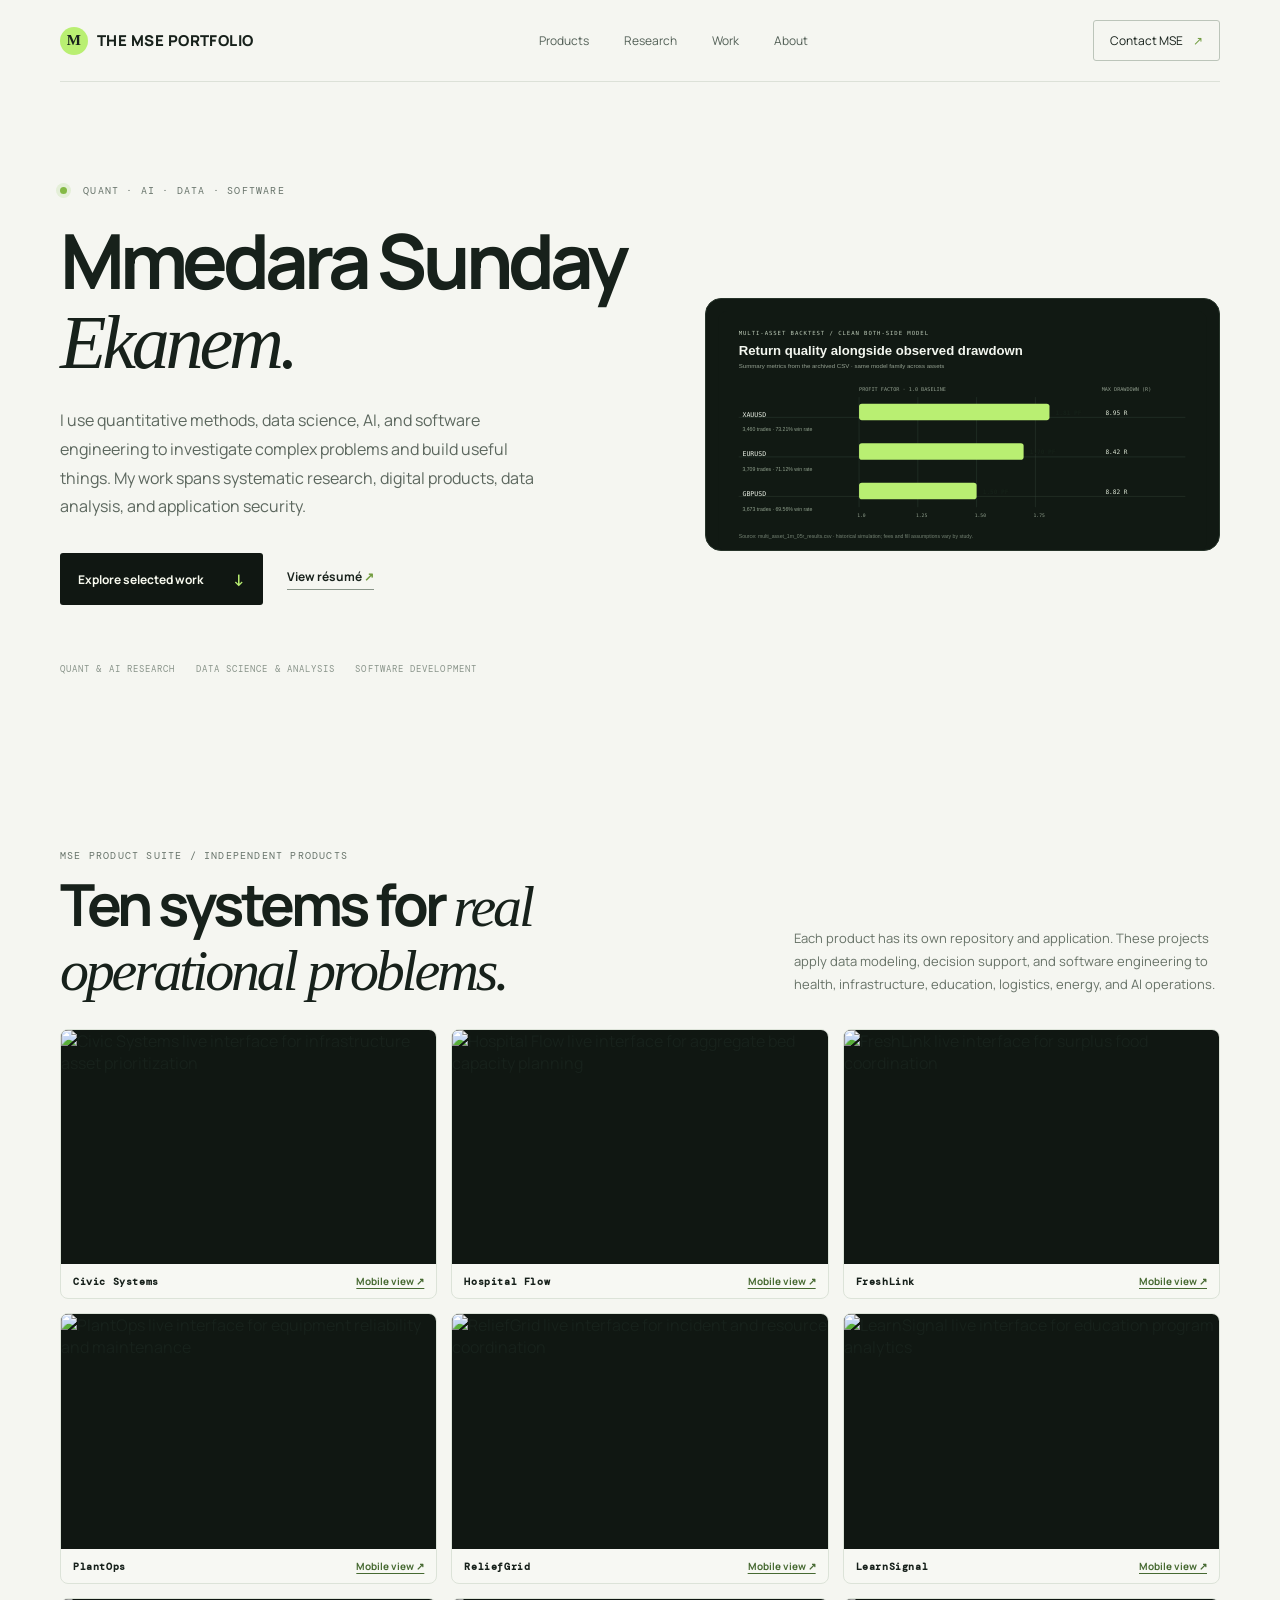
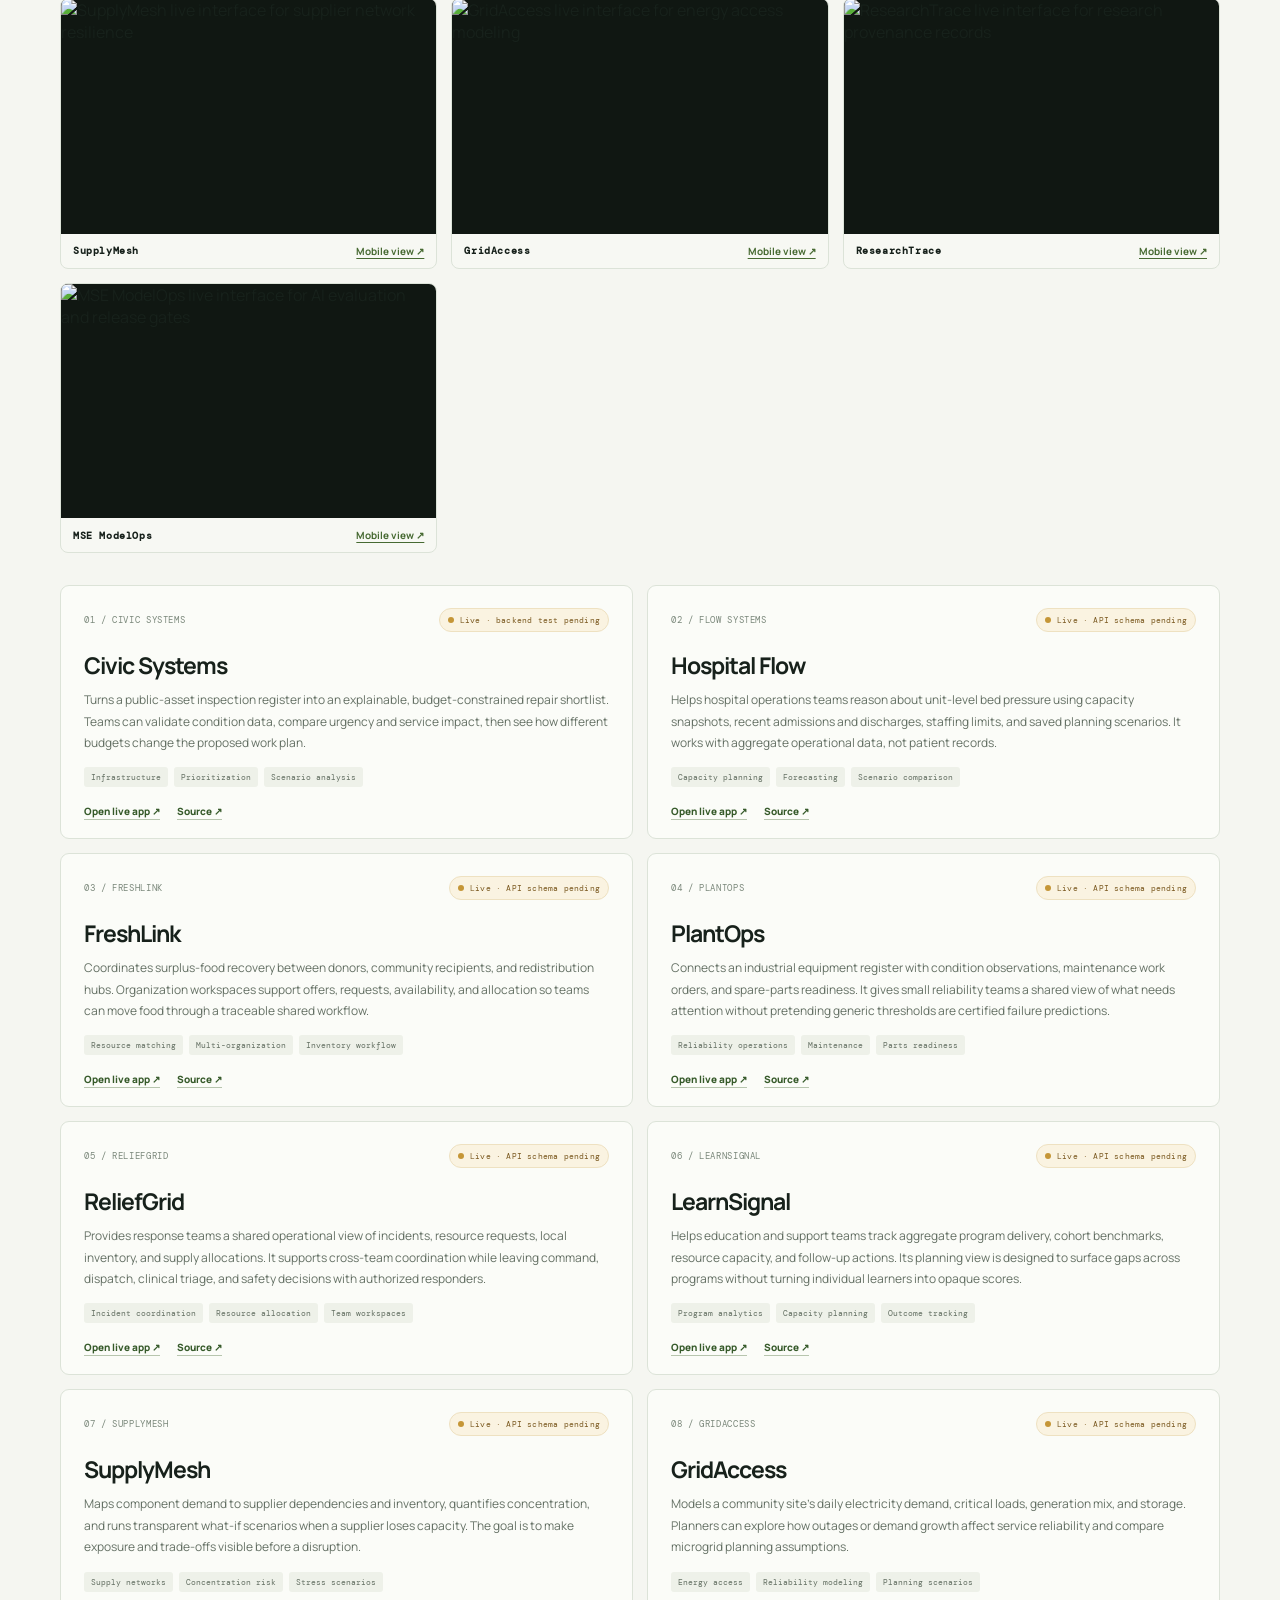
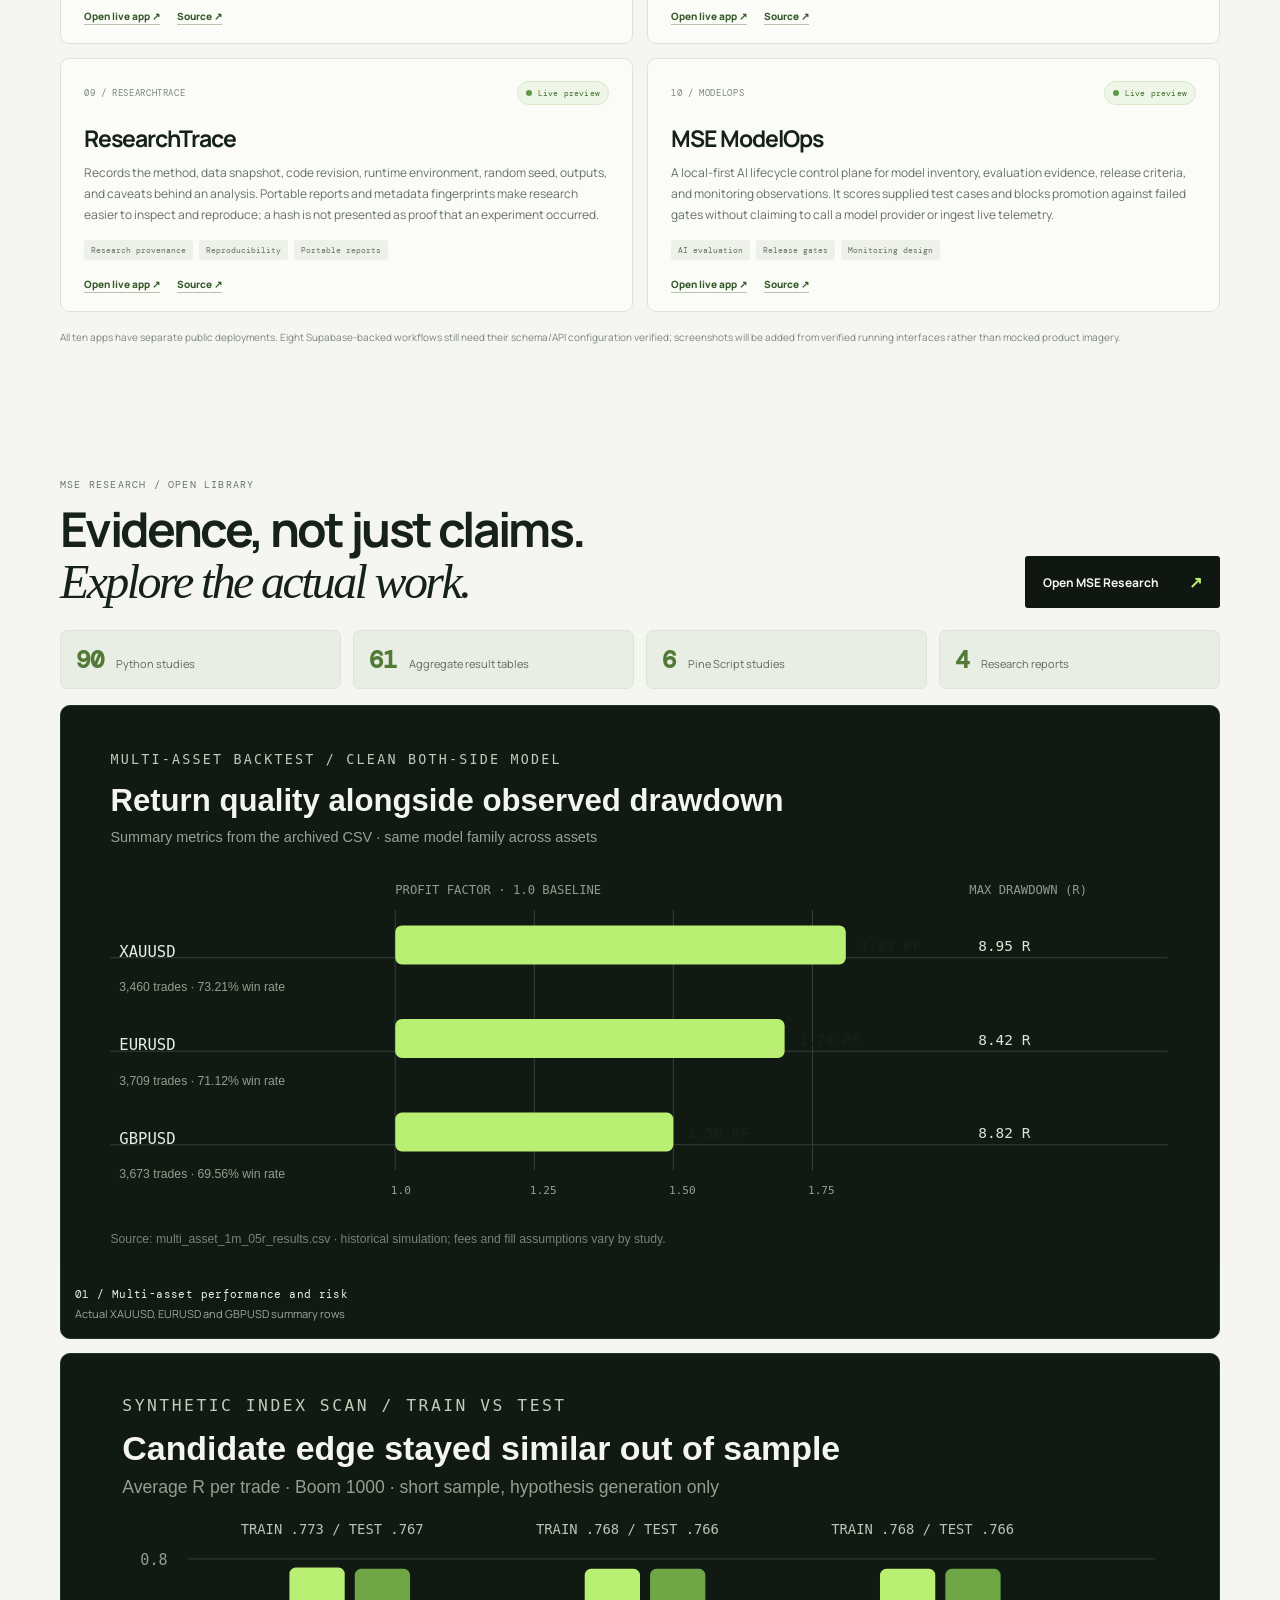
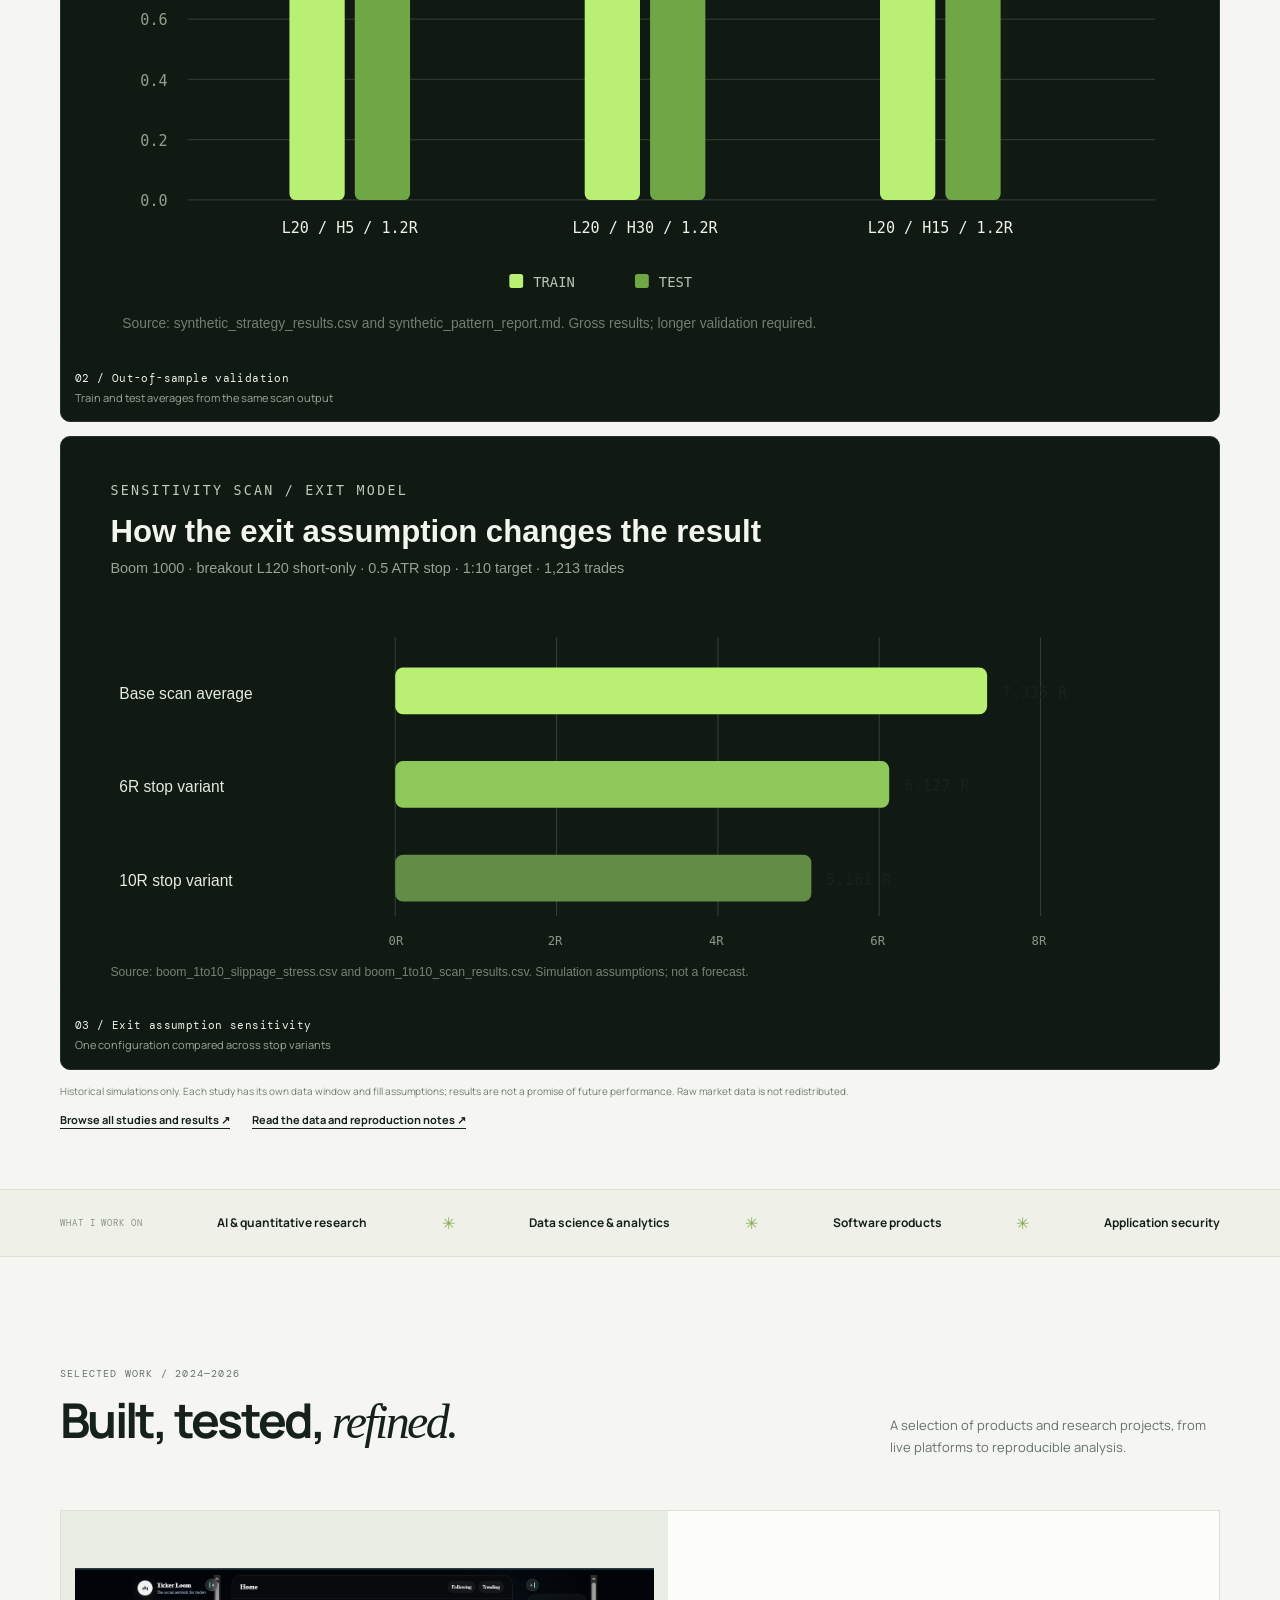
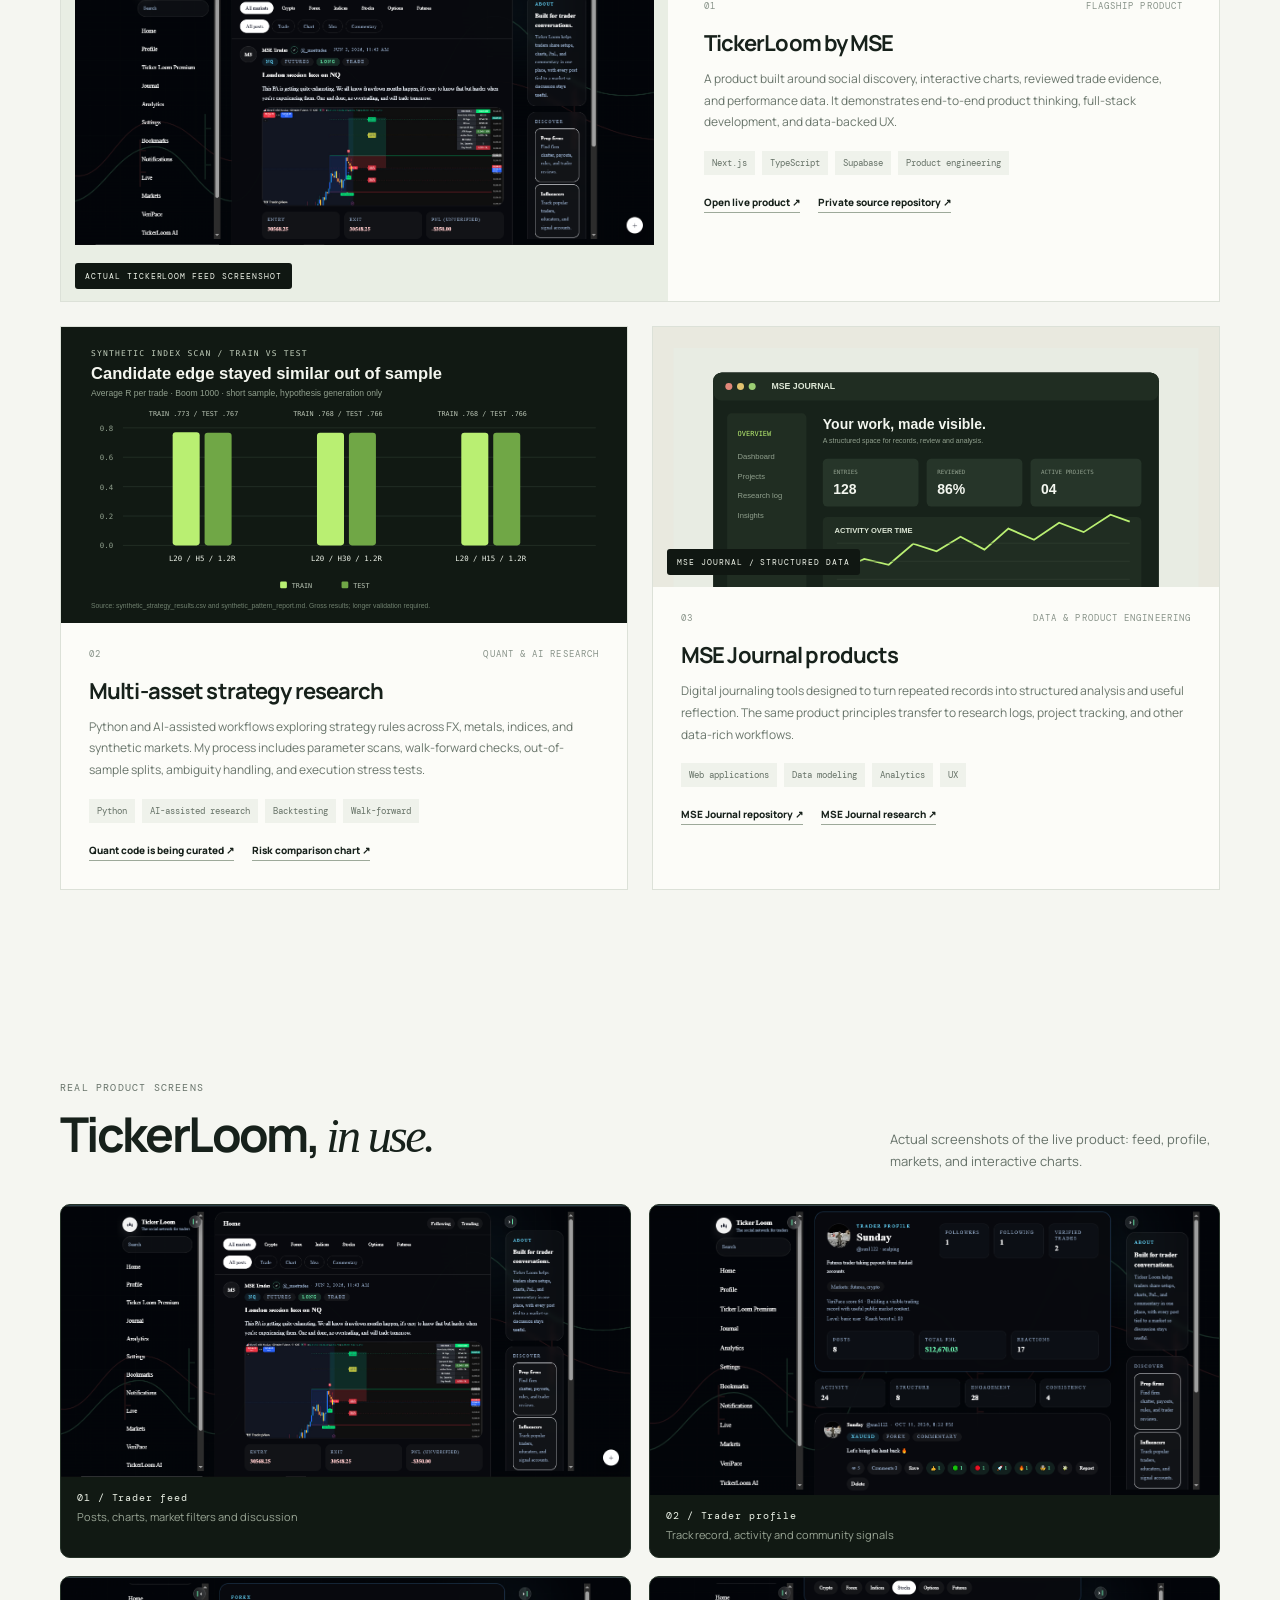
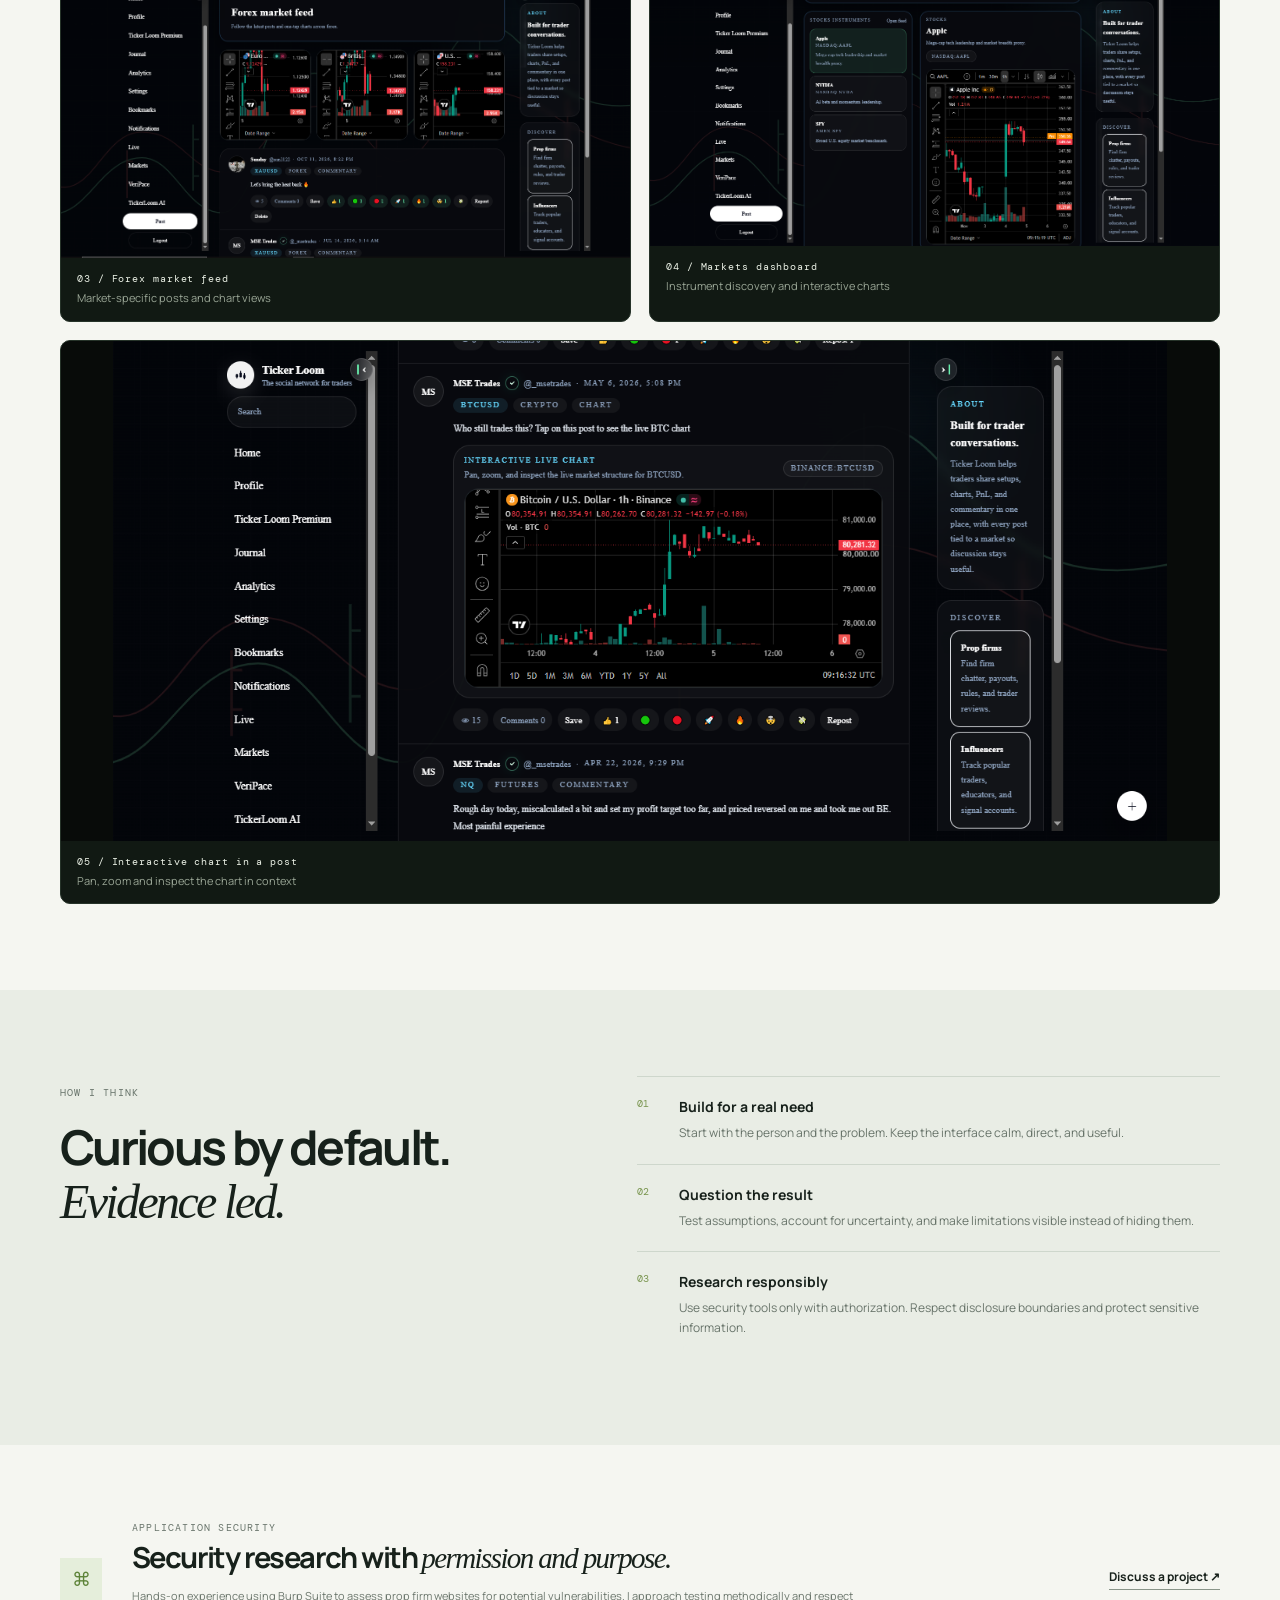
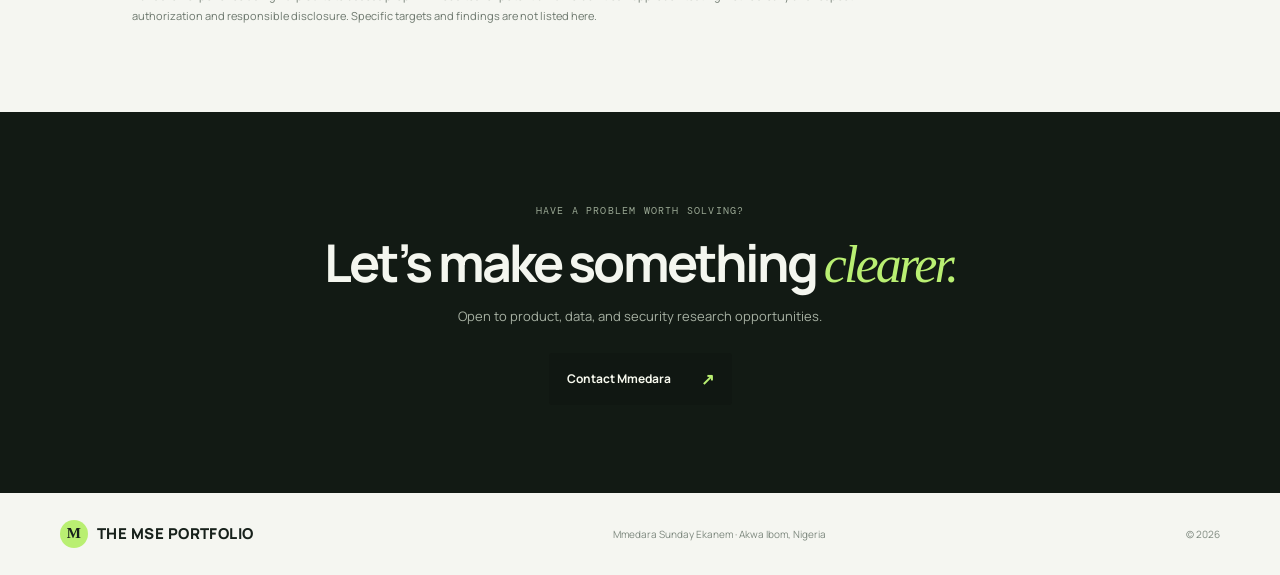
==== commit 2b14b702: "feat: capture real MSE product screenshots" ====
--- a/index.html
+++ b/index.html
@@ -17,6 +17,18 @@
     </section>
     <section class="suite wrap" id="products" aria-labelledby="suite-title">
       <div class="suite-heading"><div><p class="eyebrow">MSE PRODUCT SUITE / INDEPENDENT PRODUCTS</p><h2 id="suite-title">Ten systems for <em>real operational problems.</em></h2></div><p>Each product has its own repository and application. These projects apply data modeling, decision support, and software engineering to health, infrastructure, education, logistics, energy, and AI operations.</p></div>
+      <div class="suite-screen-grid" aria-label="Desktop screenshots of the ten MSE products">
+        <figure><a href="/images/mse-suite/civic-systems-desktop.png"><img src="/images/mse-suite/civic-systems-desktop.png" alt="Civic Systems live interface for infrastructure asset prioritization" loading="lazy"></a><figcaption><b>Civic Systems</b><a href="/images/mse-suite/civic-systems-mobile.png">Mobile view ↗</a></figcaption></figure>
+        <figure><a href="/images/mse-suite/hospital-flow-desktop.png"><img src="/images/mse-suite/hospital-flow-desktop.png" alt="Hospital Flow live interface for aggregate bed capacity planning" loading="lazy"></a><figcaption><b>Hospital Flow</b><a href="/images/mse-suite/hospital-flow-mobile.png">Mobile view ↗</a></figcaption></figure>
+        <figure><a href="/images/mse-suite/freshlink-desktop.png"><img src="/images/mse-suite/freshlink-desktop.png" alt="FreshLink live interface for surplus food coordination" loading="lazy"></a><figcaption><b>FreshLink</b><a href="/images/mse-suite/freshlink-mobile.png">Mobile view ↗</a></figcaption></figure>
+        <figure><a href="/images/mse-suite/plantops-desktop.png"><img src="/images/mse-suite/plantops-desktop.png" alt="PlantOps live interface for equipment reliability and maintenance" loading="lazy"></a><figcaption><b>PlantOps</b><a href="/images/mse-suite/plantops-mobile.png">Mobile view ↗</a></figcaption></figure>
+        <figure><a href="/images/mse-suite/reliefgrid-desktop.png"><img src="/images/mse-suite/reliefgrid-desktop.png" alt="ReliefGrid live interface for incident and resource coordination" loading="lazy"></a><figcaption><b>ReliefGrid</b><a href="/images/mse-suite/reliefgrid-mobile.png">Mobile view ↗</a></figcaption></figure>
+        <figure><a href="/images/mse-suite/learnsignal-desktop.png"><img src="/images/mse-suite/learnsignal-desktop.png" alt="LearnSignal live interface for education program analytics" loading="lazy"></a><figcaption><b>LearnSignal</b><a href="/images/mse-suite/learnsignal-mobile.png">Mobile view ↗</a></figcaption></figure>
+        <figure><a href="/images/mse-suite/supplymesh-desktop.png"><img src="/images/mse-suite/supplymesh-desktop.png" alt="SupplyMesh live interface for supplier network resilience" loading="lazy"></a><figcaption><b>SupplyMesh</b><a href="/images/mse-suite/supplymesh-mobile.png">Mobile view ↗</a></figcaption></figure>
+        <figure><a href="/images/mse-suite/gridaccess-desktop.png"><img src="/images/mse-suite/gridaccess-desktop.png" alt="GridAccess live interface for energy access modeling" loading="lazy"></a><figcaption><b>GridAccess</b><a href="/images/mse-suite/gridaccess-mobile.png">Mobile view ↗</a></figcaption></figure>
+        <figure><a href="/images/mse-suite/researchtrace-desktop.png"><img src="/images/mse-suite/researchtrace-desktop.png" alt="ResearchTrace live interface for research provenance records" loading="lazy"></a><figcaption><b>ResearchTrace</b><a href="/images/mse-suite/researchtrace-mobile.png">Mobile view ↗</a></figcaption></figure>
+        <figure><a href="/images/mse-suite/mse-modelops-desktop.png"><img src="/images/mse-suite/mse-modelops-desktop.png" alt="MSE ModelOps live interface for AI evaluation and release gates" loading="lazy"></a><figcaption><b>MSE ModelOps</b><a href="/images/mse-suite/mse-modelops-mobile.png">Mobile view ↗</a></figcaption></figure>
+      </div>
       <div class="suite-grid">
         <article class="suite-card"><div class="suite-meta"><span>01 / CIVIC SYSTEMS</span><span class="suite-status setup">Live · backend test pending</span></div><h3>Civic Systems</h3><p>Turns a public-asset inspection register into an explainable, budget-constrained repair shortlist. Teams can validate condition data, compare urgency and service impact, then see how different budgets change the proposed work plan.</p><div class="suite-tags"><span>Infrastructure</span><span>Prioritization</span><span>Scenario analysis</span></div><div class="suite-links"><a href="https://mse-civic-infrastructure.vercel.app" target="_blank" rel="noreferrer">Open live app ↗</a><a href="https://github.com/msetrades/mse-civic-infrastructure" target="_blank" rel="noreferrer">Source ↗</a></div></article>
         <article class="suite-card"><div class="suite-meta"><span>02 / FLOW SYSTEMS</span><span class="suite-status setup">Live · API schema pending</span></div><h3>Hospital Flow</h3><p>Helps hospital operations teams reason about unit-level bed pressure using capacity snapshots, recent admissions and discharges, staffing limits, and saved planning scenarios. It works with aggregate operational data, not patient records.</p><div class="suite-tags"><span>Capacity planning</span><span>Forecasting</span><span>Scenario comparison</span></div><div class="suite-links"><a href="https://mse-hospital-flow.vercel.app" target="_blank" rel="noreferrer">Open live app ↗</a><a href="https://github.com/msetrades/mse-hospital-flow" target="_blank" rel="noreferrer">Source ↗</a></div></article>
--- a/overrides.css
+++ b/overrides.css
@@ -6,5 +6,6 @@
 .hero-art{height:auto;aspect-ratio:1040/510;margin:0;padding:12px;background:#111913;border:1px solid #263329;overflow:hidden}.hero-art img{display:block;width:100%;height:auto}.hero-art figcaption{padding:10px 4px 2px;color:#a6b19f;font:9px 'DM Mono',monospace;letter-spacing:.1em}
 .research-first-grid{grid-template-columns:1fr;gap:14px}.research-tile.large{grid-column:auto}.research-tile img,.research-tile.large img{aspect-ratio:auto;max-height:none}.research-tile b{font-size:11px}.research-tile small{font-size:11px}
 .contact-page{min-height:100vh;display:flex;flex-direction:column}.contact-card{flex:1;max-width:800px;padding-top:clamp(70px,12vh,140px);padding-bottom:80px}.contact-card h1{max-width:760px;margin:18px 0;font-size:clamp(42px,7vw,76px);line-height:1.04;letter-spacing:-.06em}.contact-card h1 em{font-family:Georgia,serif;font-weight:400}.contact-intro{max-width:580px;color:#5c675e;font-size:15px;line-height:1.8}.contact-email{display:inline-block;margin-top:22px;color:#385d25;font-size:clamp(19px,3vw,26px);font-weight:800;text-decoration:underline;text-underline-offset:6px;overflow-wrap:anywhere}.contact-actions{display:flex;align-items:center;gap:12px;flex-wrap:wrap;margin-top:26px}.copy-email{border:1px solid #bcc5ba;background:transparent;color:var(--ink);cursor:pointer;font:700 12px Manrope}.copy-status{min-height:1.5em;color:#527a36;font-size:12px;font-weight:700}.contact-fallback{max-width:520px;color:#758076;font-size:11px;line-height:1.7}
+.suite-screen-grid{display:grid;grid-template-columns:repeat(2,minmax(0,1fr));gap:14px;margin:28px 0 32px}.suite-screen-grid figure{min-width:0;margin:0;overflow:hidden;border:1px solid #dce3d8;border-radius:8px;background:#f7f8f3}.suite-screen-grid figure>a{display:block;aspect-ratio:16/10;overflow:hidden;background:#101712}.suite-screen-grid img{display:block;width:100%;height:100%;object-fit:cover;object-position:top}.suite-screen-grid figcaption{display:flex;align-items:center;justify-content:space-between;gap:10px;padding:10px 12px}.suite-screen-grid figcaption b{font:600 10px 'DM Mono';letter-spacing:.06em}.suite-screen-grid figcaption a{color:#476a32;font-size:10px;font-weight:700;text-decoration:underline;text-underline-offset:3px}@media(min-width:950px){.suite-screen-grid{grid-template-columns:repeat(3,minmax(0,1fr))}}@media(max-width:600px){.suite-screen-grid{grid-template-columns:1fr;gap:11px;margin:22px 0}.suite-screen-grid figcaption{padding:9px 10px}}
 @media(max-width:600px){.research-first-grid{grid-template-columns:1fr}.hero-art{aspect-ratio:auto}.hero-art figcaption{font-size:8px}.contact-card{padding-top:70px}.contact-card h1{font-size:44px}.contact-actions{align-items:stretch;flex-direction:column}.contact-actions>*{justify-content:space-between;width:100%}}
 .suite{padding-top:72px;padding-bottom:78px;scroll-margin-top:24px}.suite-heading{display:grid;grid-template-columns:1fr minmax(250px,.62fr);gap:48px;align-items:end;margin-bottom:28px}.suite-heading h2{max-width:700px;font-size:clamp(38px,5vw,58px);line-height:1.04;letter-spacing:-.06em;margin:12px 0 0}.suite-heading h2 em{font-family:Georgia,serif;font-weight:400}.suite-heading>p{max-width:450px;margin:0 0 4px;color:#677267;font-size:13px;line-height:1.8}.suite-grid{display:grid;grid-template-columns:repeat(2,minmax(0,1fr));gap:14px}.suite-card{min-width:0;padding:22px 23px 20px;background:#fbfcf8;border:1px solid #dce3d8;border-radius:9px;display:flex;flex-direction:column;transition:transform .18s ease,border-color .18s ease,box-shadow .18s ease}.suite-card:hover{transform:translateY(-2px);border-color:#aebda7;box-shadow:0 14px 32px #2633280d}.suite-meta{display:flex;justify-content:space-between;align-items:center;gap:12px;color:#7b887b;font:9px 'DM Mono',monospace;letter-spacing:.07em}.suite-status{display:inline-flex;align-items:center;gap:6px;padding:6px 8px;border:1px solid #dce3d8;border-radius:999px;white-space:nowrap;font-size:8px;letter-spacing:.025em}.suite-status:before{content:'';width:6px;height:6px;flex:none;border-radius:50%;background:#929c91}.suite-status.live{color:#416d2d;background:#eef6e7;border-color:#d9e8cc}.suite-status.live:before{background:#609947}.suite-status.setup{color:#7b5a21;background:#faf3e1;border-color:#eee1c1}.suite-status.setup:before{background:#c59637}.suite-status.pending{color:#737c71;background:#f2f3ee}.suite-card h3{font-size:23px;letter-spacing:-.045em;margin:17px 0 8px}.suite-card>p{color:#647064;font-size:12px;line-height:1.78;margin:0}.suite-tags{display:flex;flex-wrap:wrap;gap:6px;margin-top:14px}.suite-tags span{padding:5px 7px;background:#eef1e9;color:#647063;font:8px 'DM Mono',monospace;border-radius:3px}.suite-links{display:flex;gap:17px;flex-wrap:wrap;margin-top:auto;padding-top:17px}.suite-links a{font-size:10px;font-weight:800;color:#365a2a;text-decoration:underline;text-decoration-color:#b7c5ae;text-underline-offset:4px}.suite-note{margin:17px 0 0;color:#7c867b;font-size:10px;line-height:1.7}.nav nav{flex-wrap:wrap}.nav nav a{white-space:nowrap}@media(max-width:800px){.suite{padding-top:56px;padding-bottom:58px}.suite-heading{grid-template-columns:1fr;gap:17px;margin-bottom:22px}.suite-heading h2{font-size:42px}.suite-heading>p{font-size:12px}.suite-grid{gap:11px}.suite-card{padding:18px 17px}.suite-card h3{font-size:21px}.suite-card>p{font-size:11px}}@media(max-width:600px){.suite{padding-top:42px;padding-bottom:45px}.suite-heading h2{font-size:36px}.suite-grid{grid-template-columns:1fr}.suite-card{padding:18px}.suite-meta{align-items:flex-start;font-size:8px}.suite-status{font-size:7px;padding:5px 7px}.suite-card h3{margin-top:14px}.suite-links{padding-top:14px}.suite-note{font-size:9px}.nav nav{gap:10px}.nav nav a{font-size:9px}}
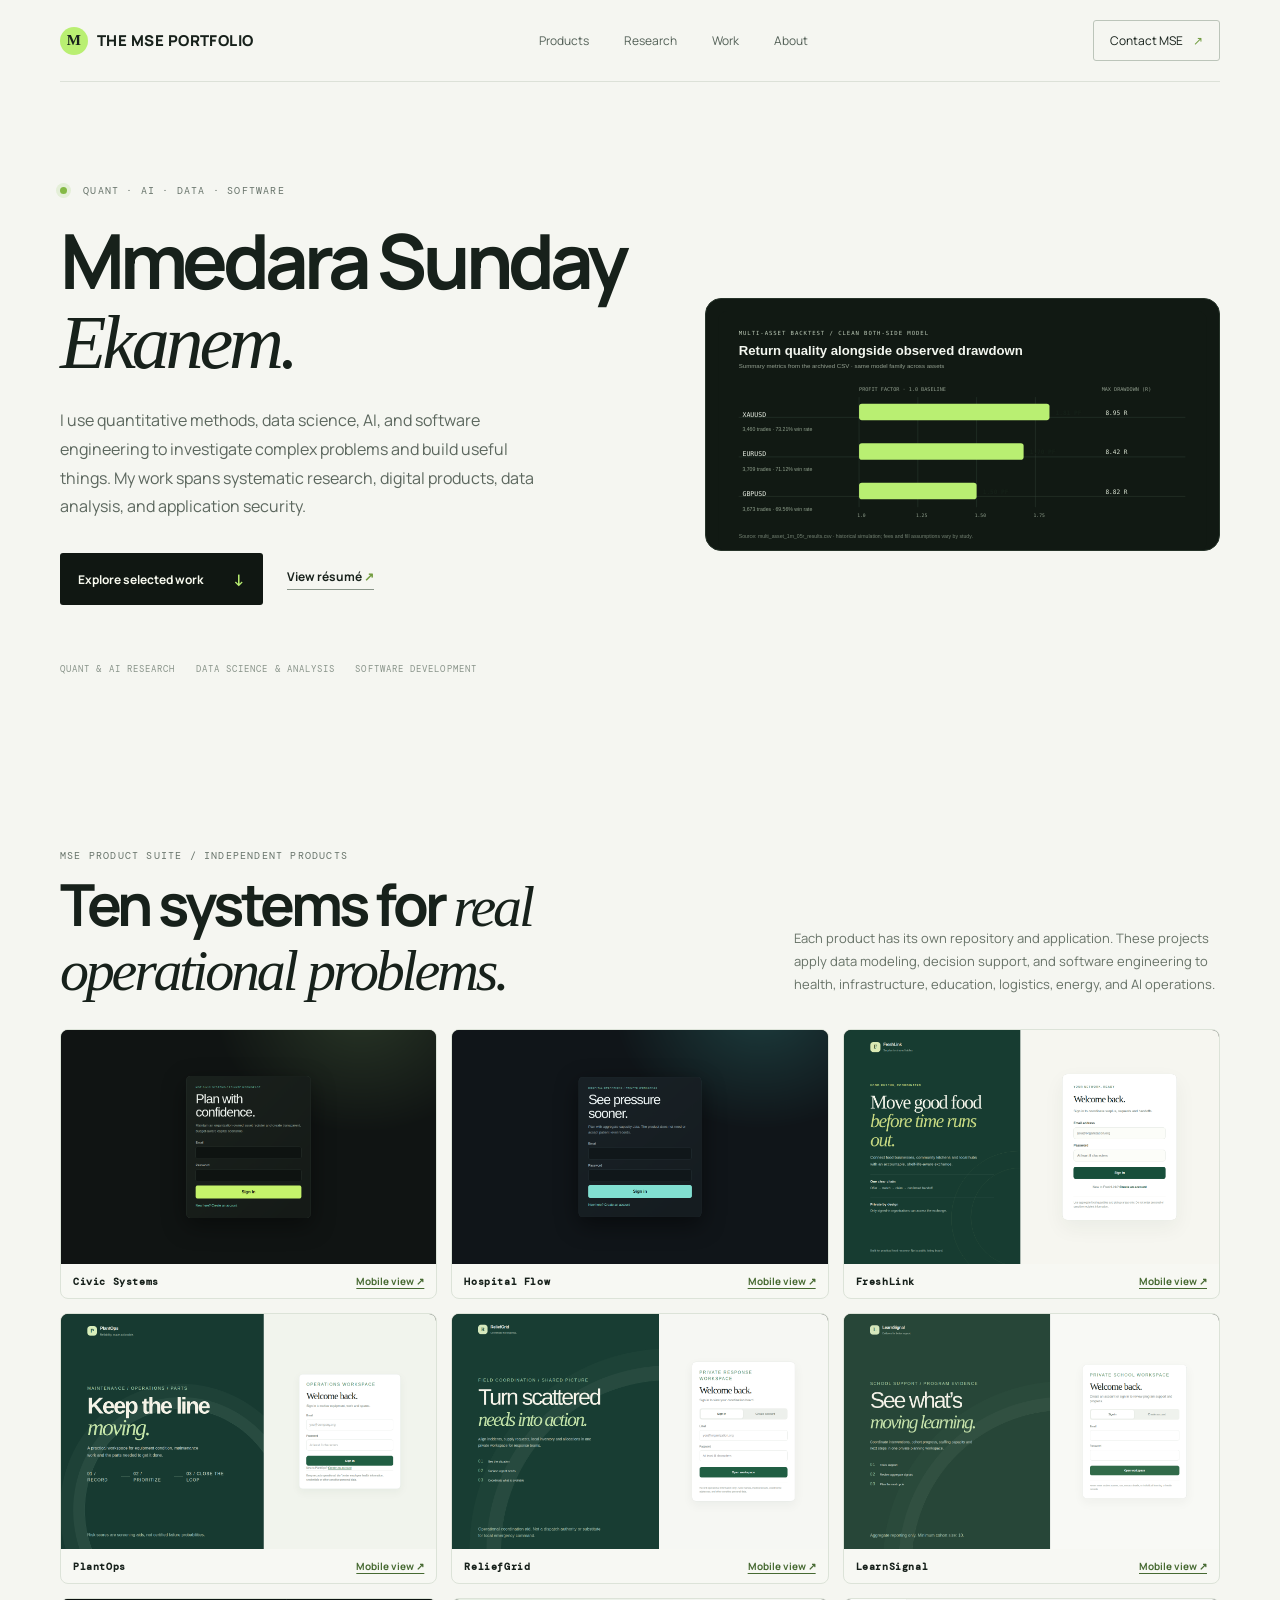
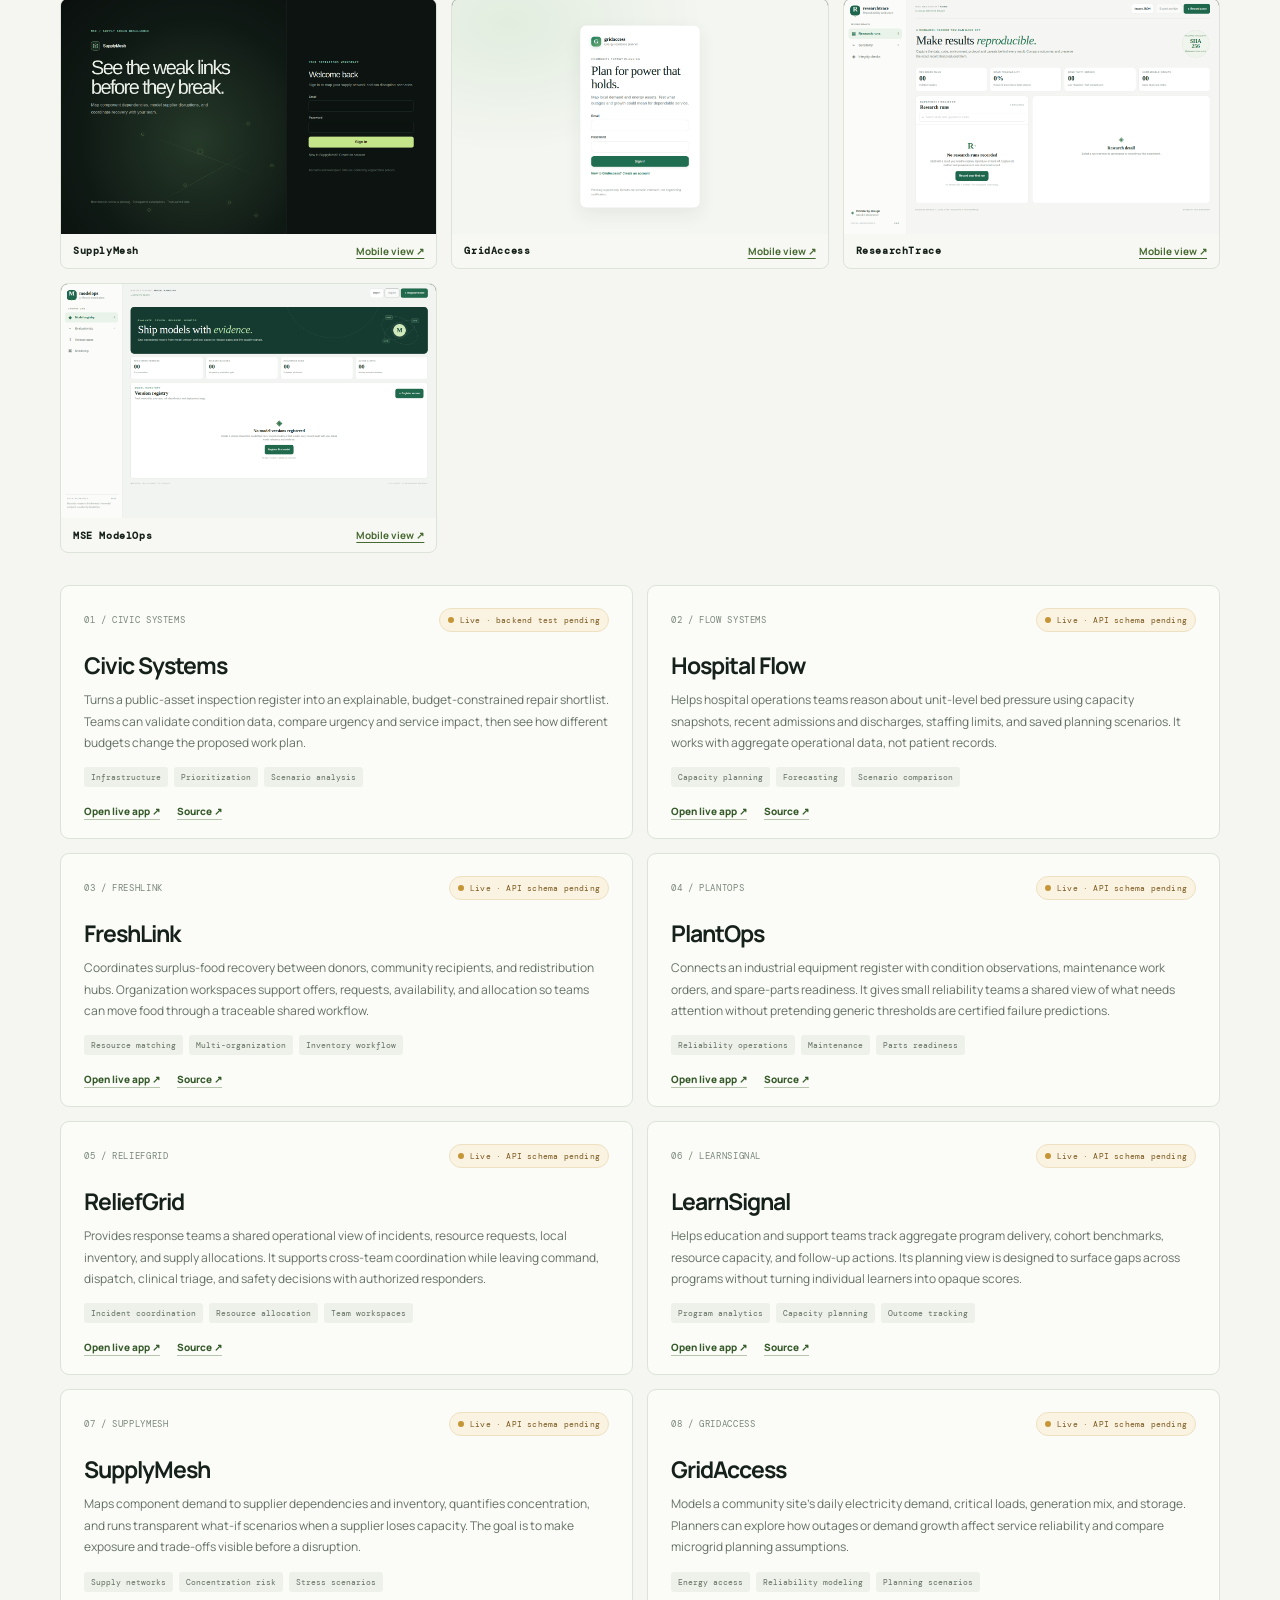
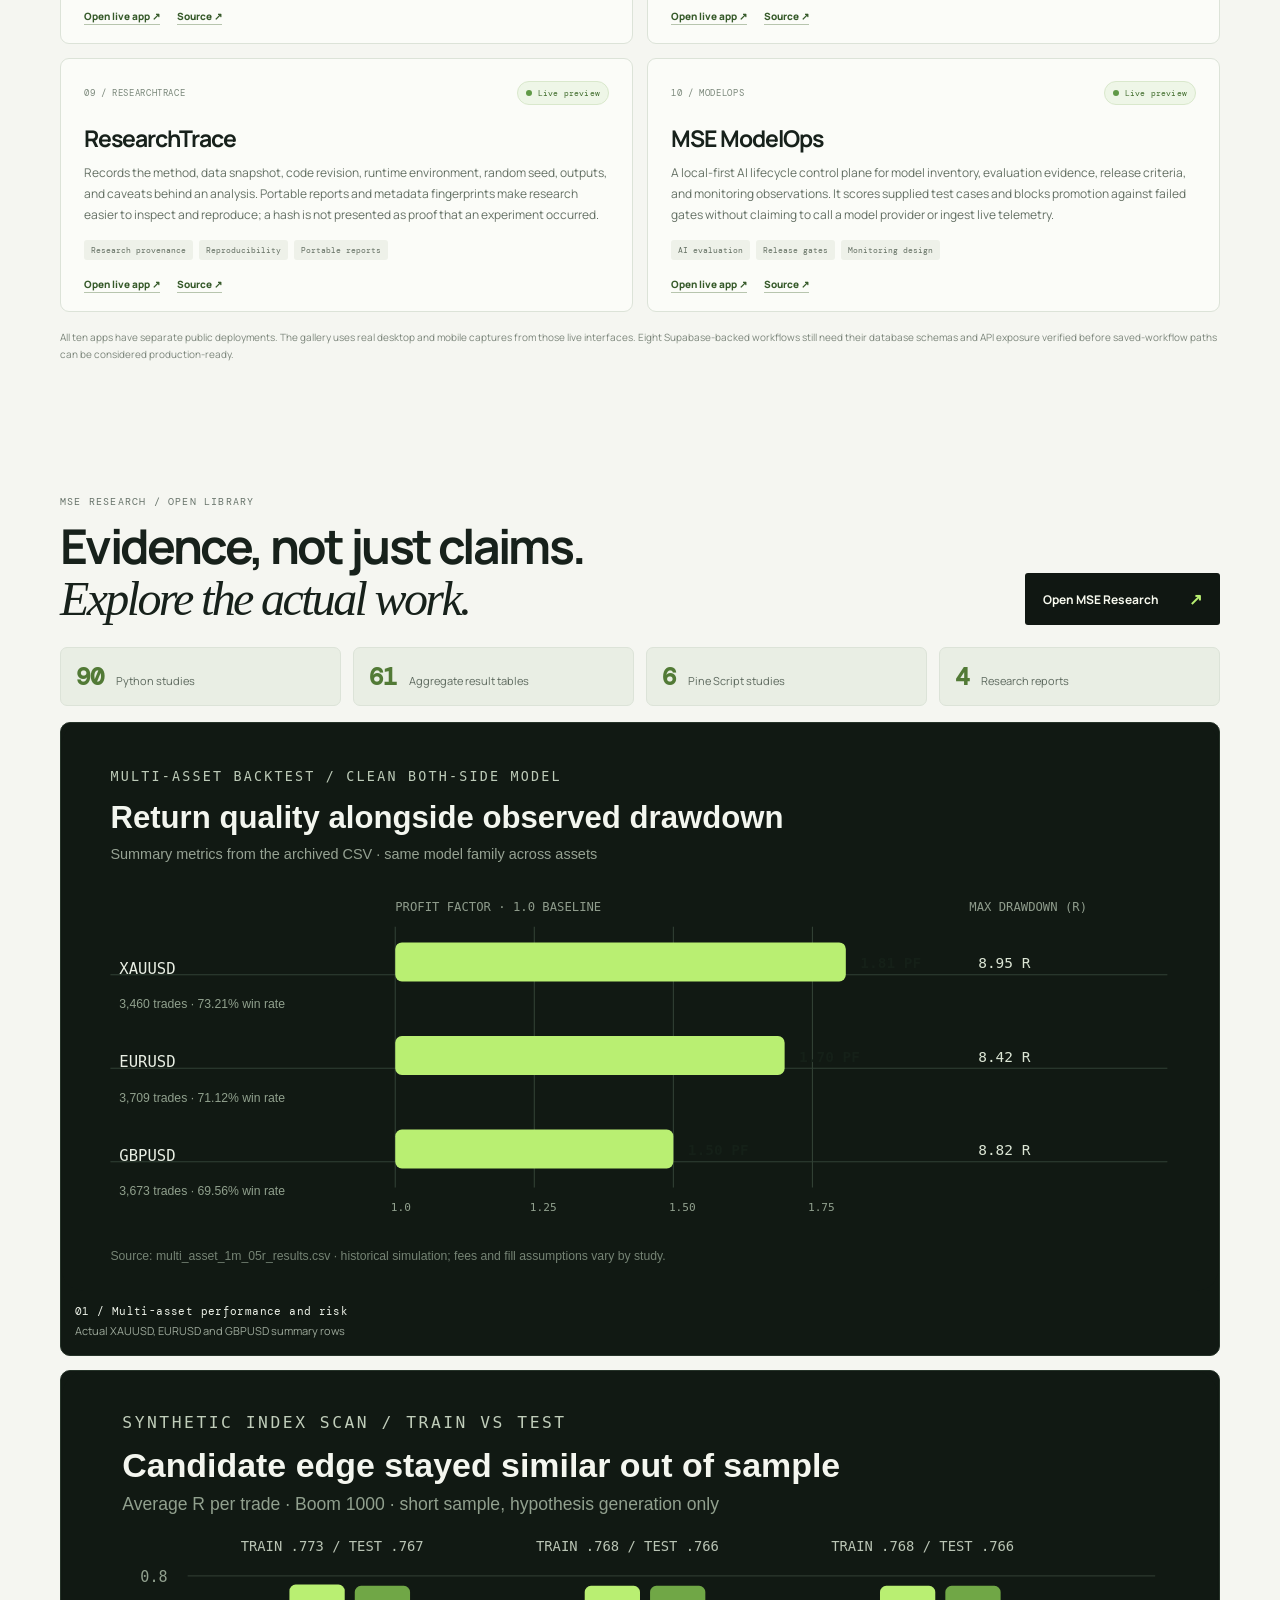
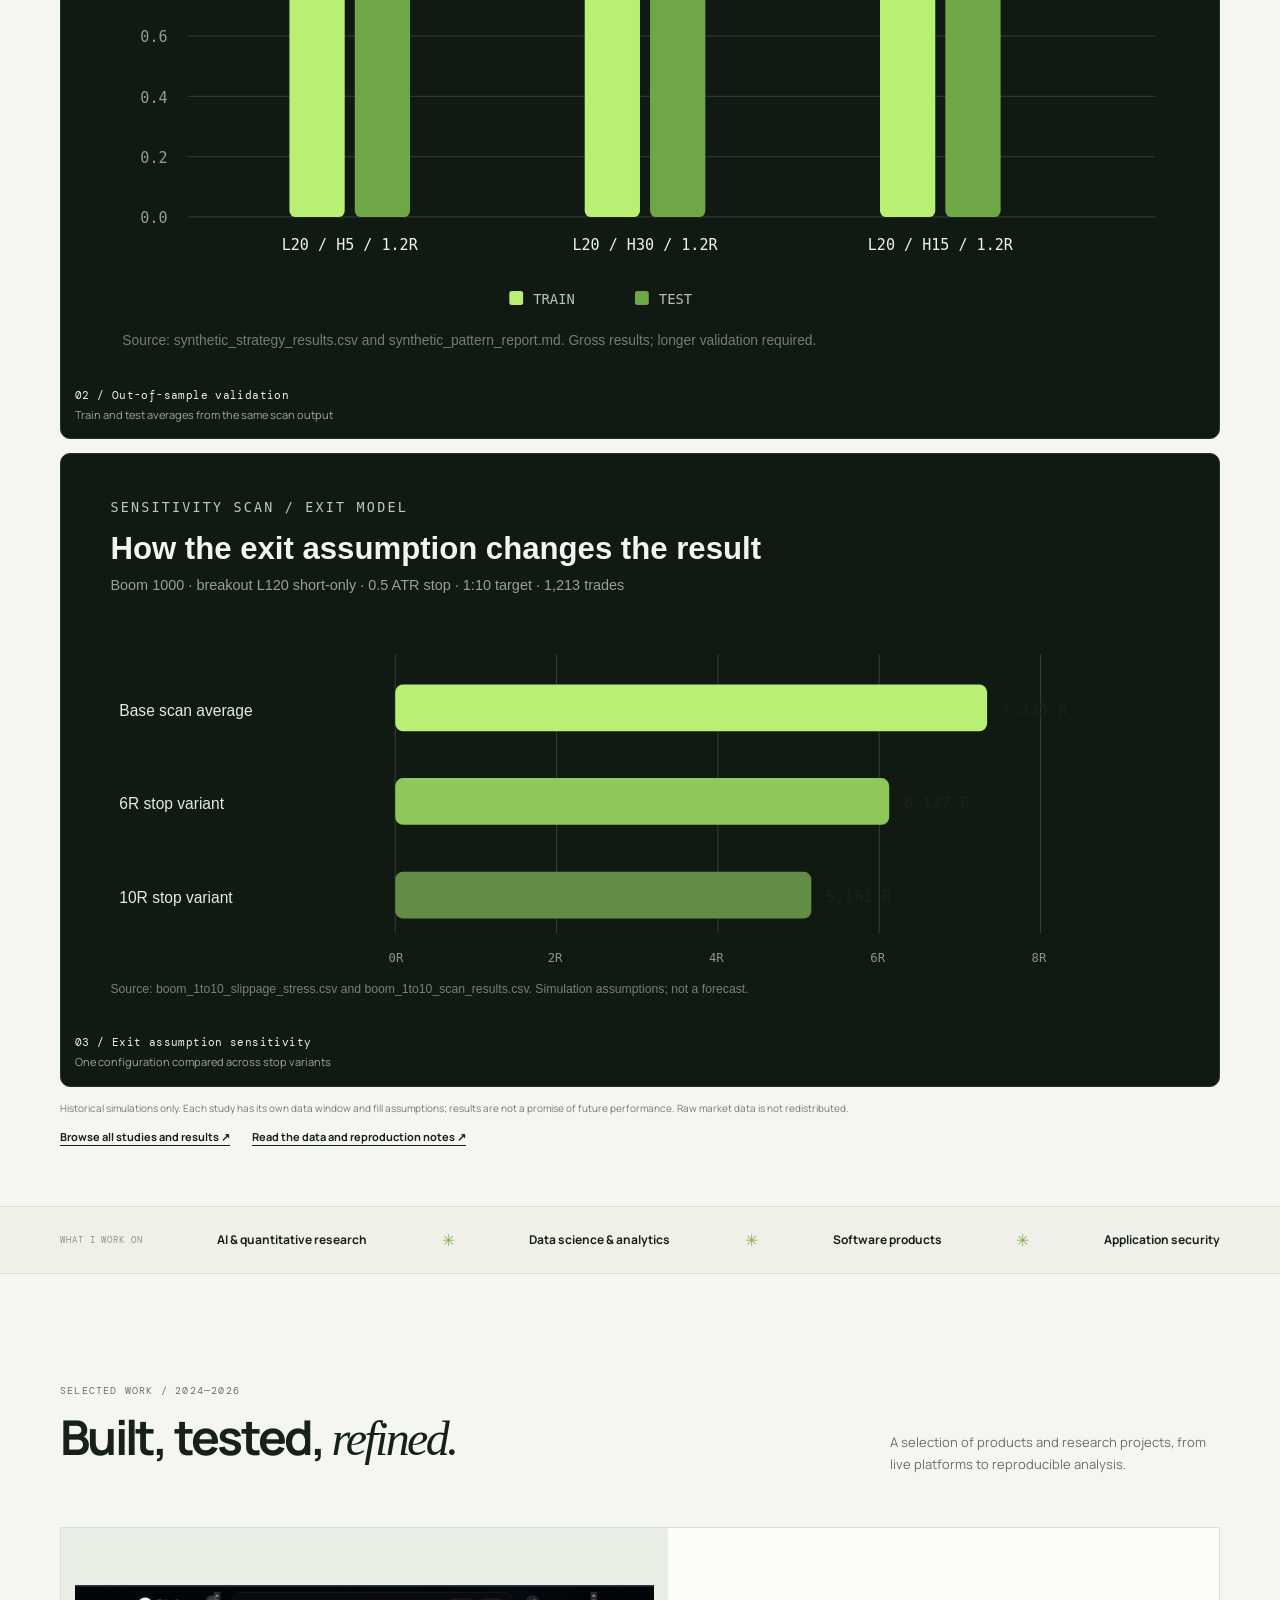
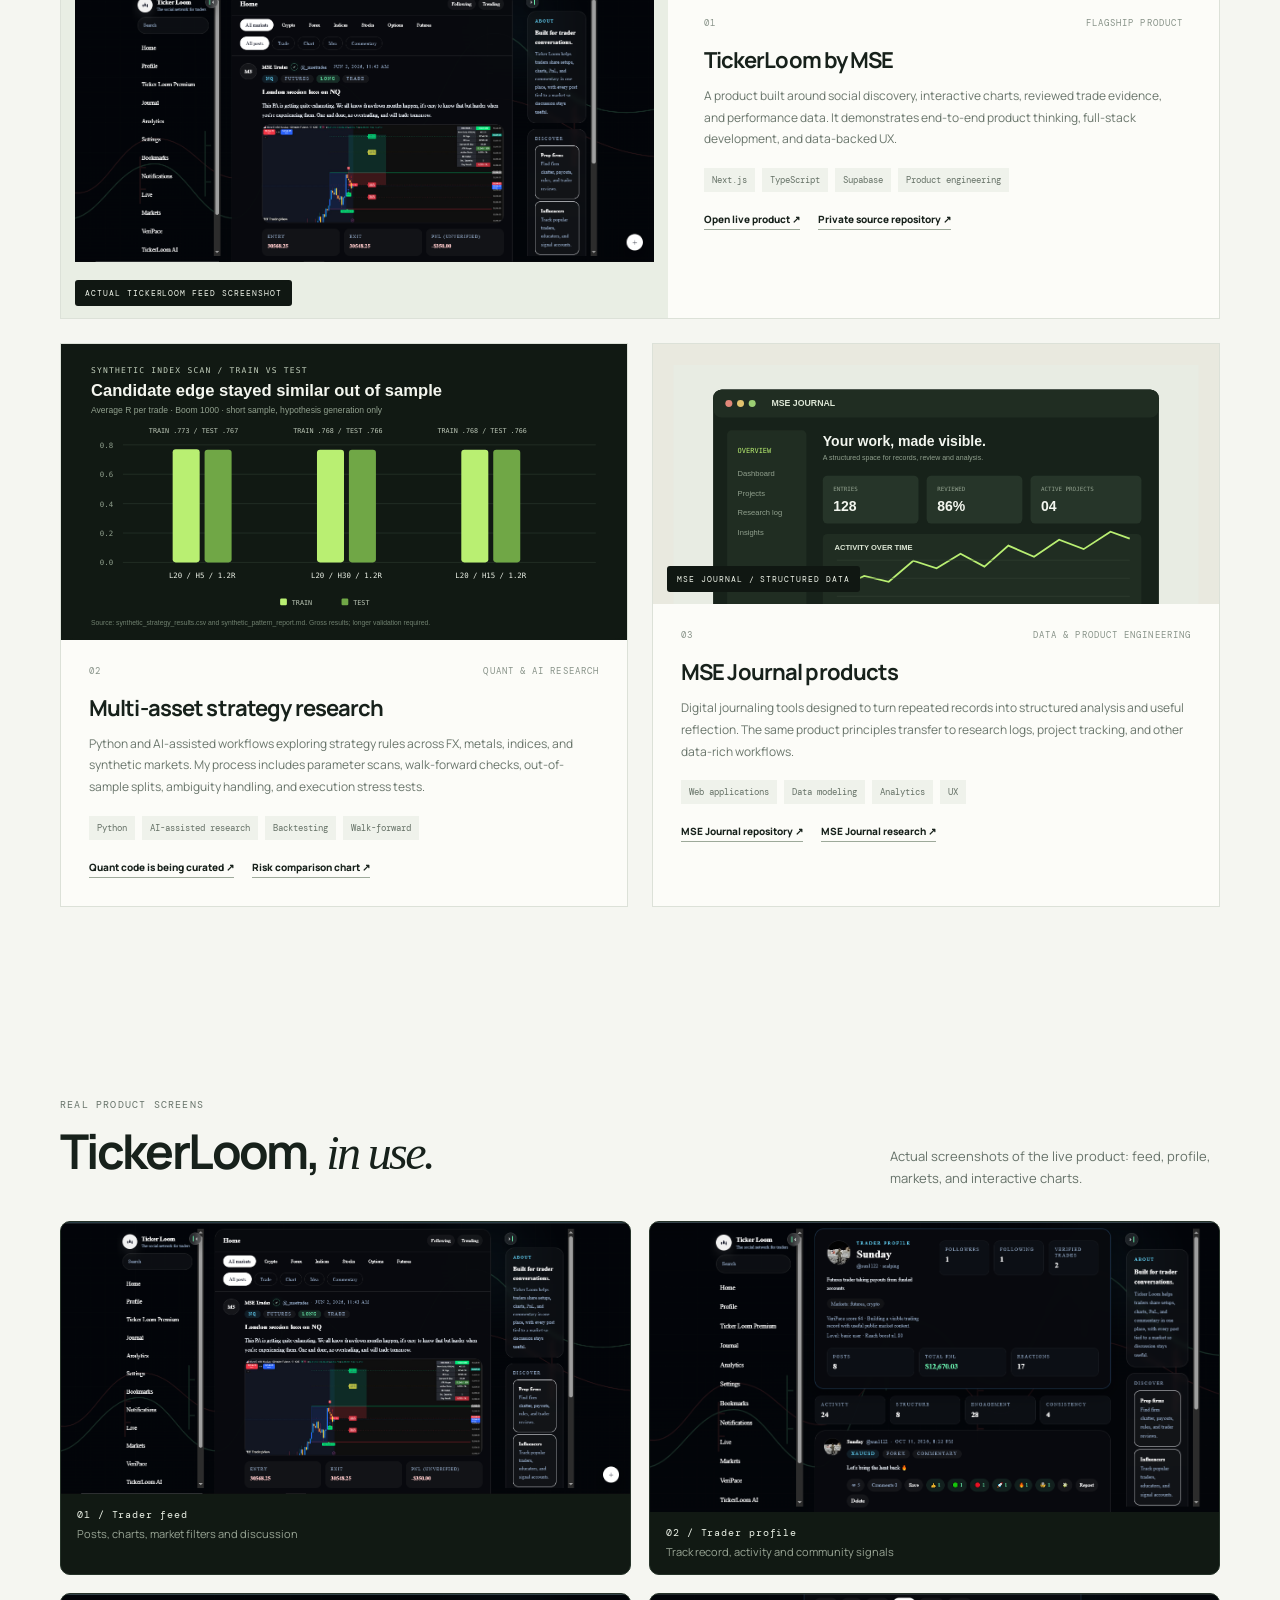
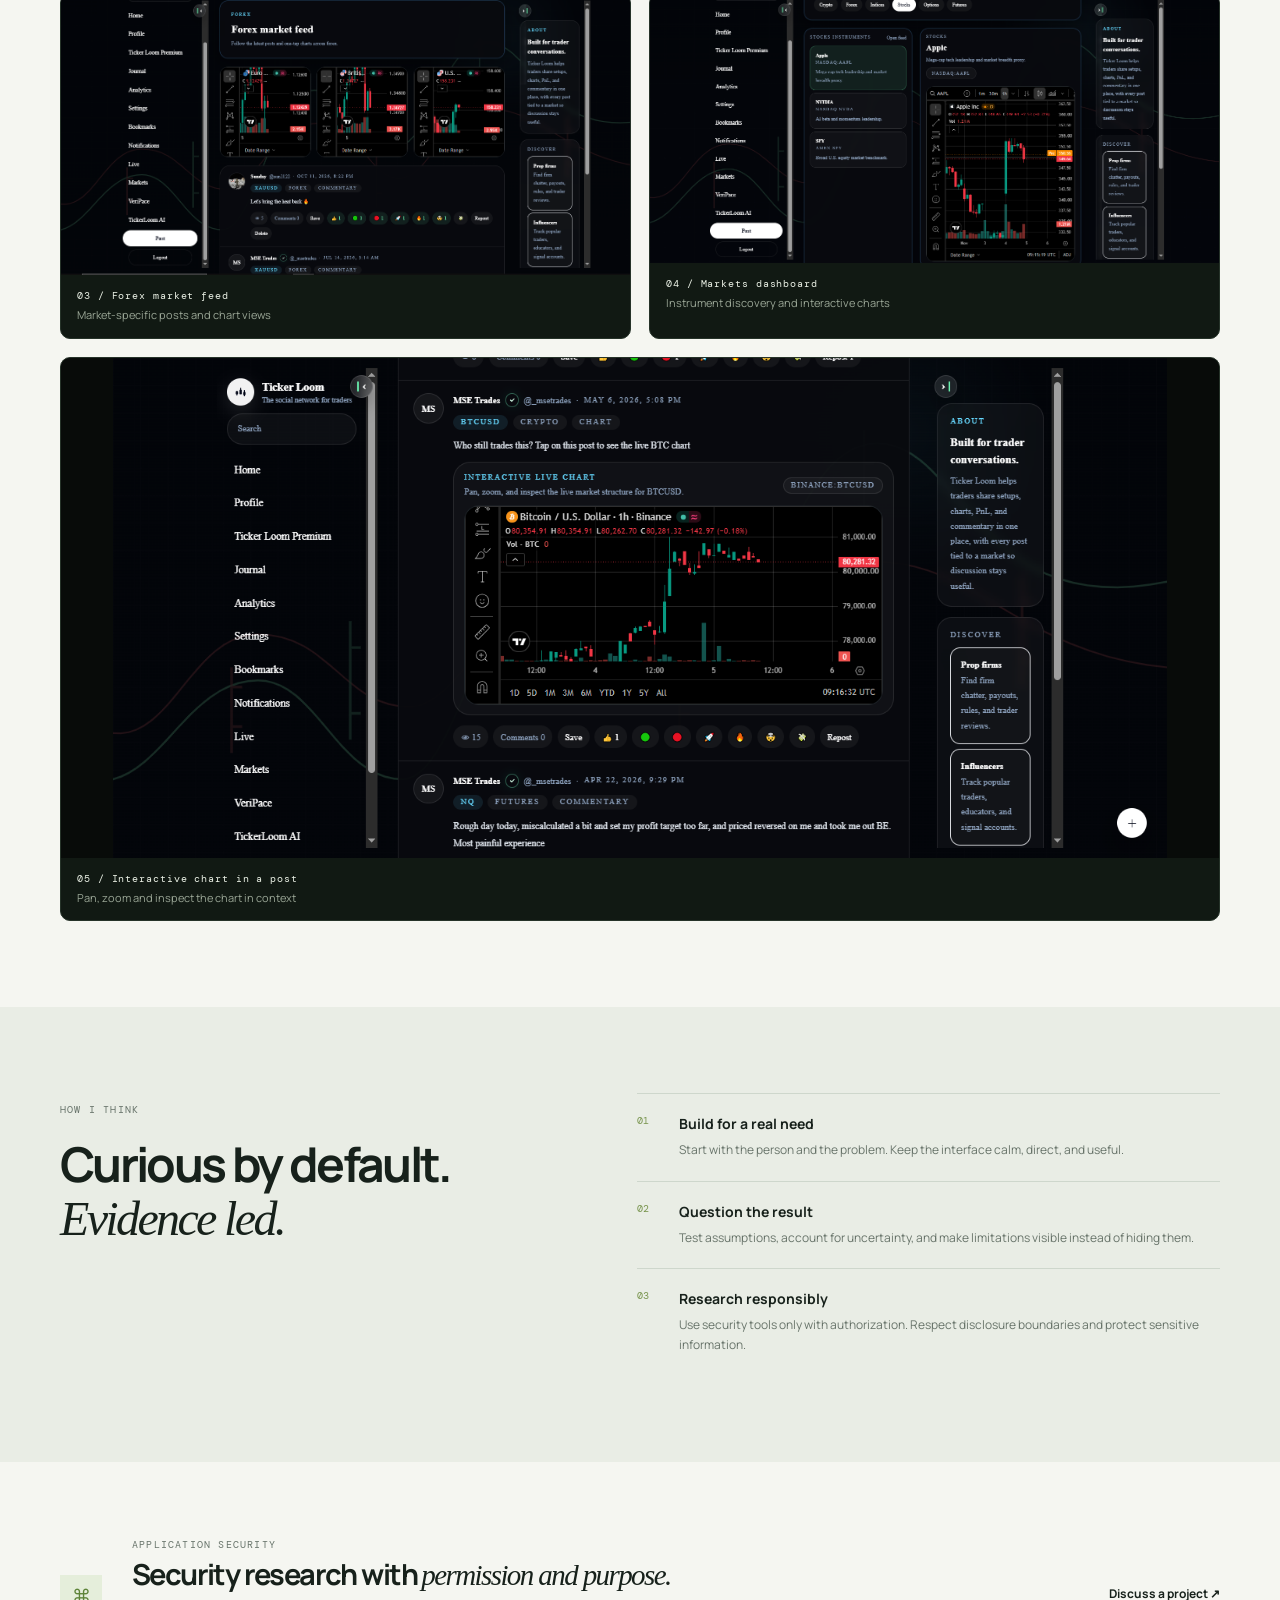
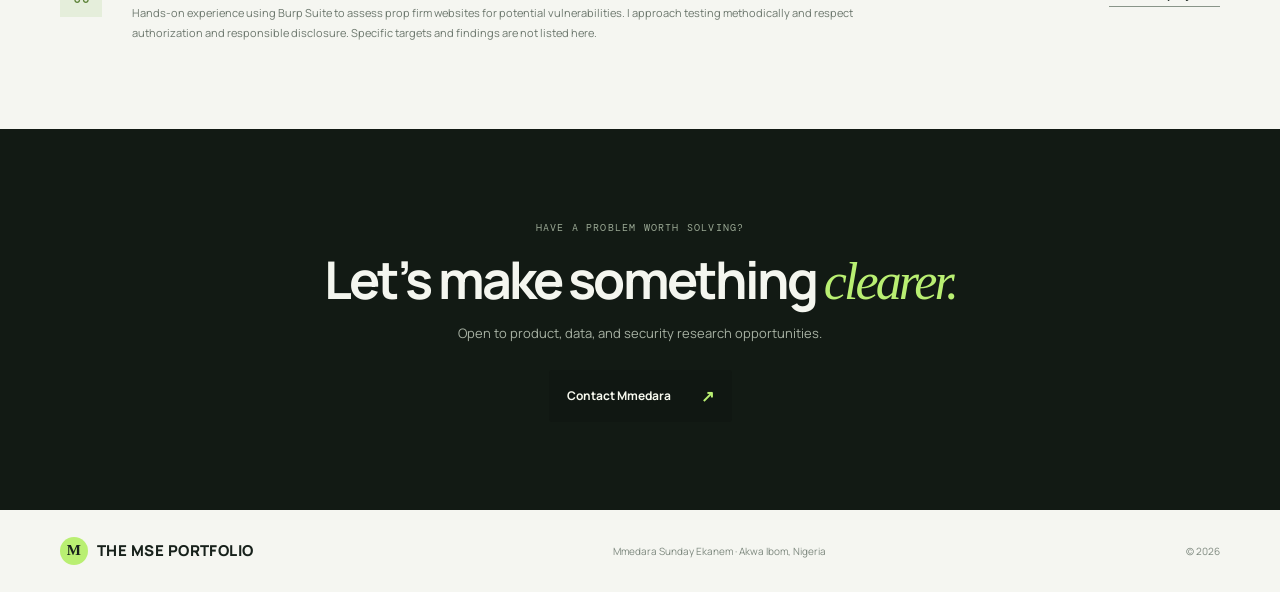
==== commit 1aead062: "fix: keep portfolio screenshots and stable URL live" ====
--- a/index.html
+++ b/index.html
@@ -41,7 +41,7 @@
         <article class="suite-card"><div class="suite-meta"><span>09 / RESEARCHTRACE</span><span class="suite-status live">Live preview</span></div><h3>ResearchTrace</h3><p>Records the method, data snapshot, code revision, runtime environment, random seed, outputs, and caveats behind an analysis. Portable reports and metadata fingerprints make research easier to inspect and reproduce; a hash is not presented as proof that an experiment occurred.</p><div class="suite-tags"><span>Research provenance</span><span>Reproducibility</span><span>Portable reports</span></div><div class="suite-links"><a href="https://mse-research-reproducibility.vercel.app" target="_blank" rel="noreferrer">Open live app ↗</a><a href="https://github.com/msetrades/mse-research-reproducibility" target="_blank" rel="noreferrer">Source ↗</a></div></article>
         <article class="suite-card"><div class="suite-meta"><span>10 / MODELOPS</span><span class="suite-status live">Live preview</span></div><h3>MSE ModelOps</h3><p>A local-first AI lifecycle control plane for model inventory, evaluation evidence, release criteria, and monitoring observations. It scores supplied test cases and blocks promotion against failed gates without claiming to call a model provider or ingest live telemetry.</p><div class="suite-tags"><span>AI evaluation</span><span>Release gates</span><span>Monitoring design</span></div><div class="suite-links"><a href="https://mse-ai-lifecycle.vercel.app" target="_blank" rel="noreferrer">Open live app ↗</a><a href="https://github.com/msetrades/mse-ai-lifecycle" target="_blank" rel="noreferrer">Source ↗</a></div></article>
       </div>
-      <p class="suite-note">All ten apps have separate public deployments. Eight Supabase-backed workflows still need their schema/API configuration verified; screenshots will be added from verified running interfaces rather than mocked product imagery.</p>
+      <p class="suite-note">All ten apps have separate public deployments. The gallery uses real desktop and mobile captures from those live interfaces. Eight Supabase-backed workflows still need their database schemas and API exposure verified before saved-workflow paths can be considered production-ready.</p>
     </section>
     <section class="research-first wrap" id="research"><div class="research-first-head"><div><p class="eyebrow">MSE RESEARCH / OPEN LIBRARY</p><h2>Evidence, not just claims.<br><em>Explore the actual work.</em></h2></div><a class="button primary" href="https://github.com/msetrades/MSE-Research" target="_blank" rel="noreferrer">Open MSE Research <b>↗</b></a></div><div class="research-metrics"><div><strong>90</strong><span>Python studies</span></div><div><strong>61</strong><span>Aggregate result tables</span></div><div><strong>6</strong><span>Pine Script studies</span></div><div><strong>4</strong><span>Research reports</span></div></div><div class="research-first-grid"><a class="research-tile large" href="https://github.com/msetrades/MSE-Research/blob/master/studies/case-studies/multi-asset-validation.md" target="_blank" rel="noreferrer"><img src="/research-risk.svg" alt="Real multi-asset backtest results comparing profit factor and maximum drawdown"><span><b>01 / Multi-asset performance and risk</b><small>Actual XAUUSD, EURUSD and GBPUSD summary rows</small></span></a><a class="research-tile" href="https://github.com/msetrades/MSE-Research/blob/master/results/summaries/synthetic_strategy_results.csv" target="_blank" rel="noreferrer"><img src="/research-train-test.svg" alt="Train and test results for three synthetic index scan configurations"><span><b>02 / Out-of-sample validation</b><small>Train and test averages from the same scan output</small></span></a><a class="research-tile" href="https://github.com/msetrades/MSE-Research/blob/master/results/summaries/boom_1to10_slippage_stress.csv" target="_blank" rel="noreferrer"><img src="/research-stress.svg" alt="Exit model sensitivity results from a Boom 1000 scan"><span><b>03 / Exit assumption sensitivity</b><small>One configuration compared across stop variants</small></span></a></div><p class="research-caveat">Historical simulations only. Each study has its own data window and fill assumptions; results are not a promise of future performance. Raw market data is not redistributed.</p><div class="research-first-links"><a href="https://github.com/msetrades/MSE-Research/blob/master/CATALOG.md">Browse all studies and results ↗</a><a href="https://github.com/msetrades/MSE-Research/blob/master/README.md">Read the data and reproduction notes ↗</a></div></section>
     <section class="strip"><div class="wrap strip-inner"><span>WHAT I WORK ON</span><b>AI & quantitative research</b><i>✳</i><b>Data science & analytics</b><i>✳</i><b>Software products</b><i>✳</i><b>Application security</b></div></section>
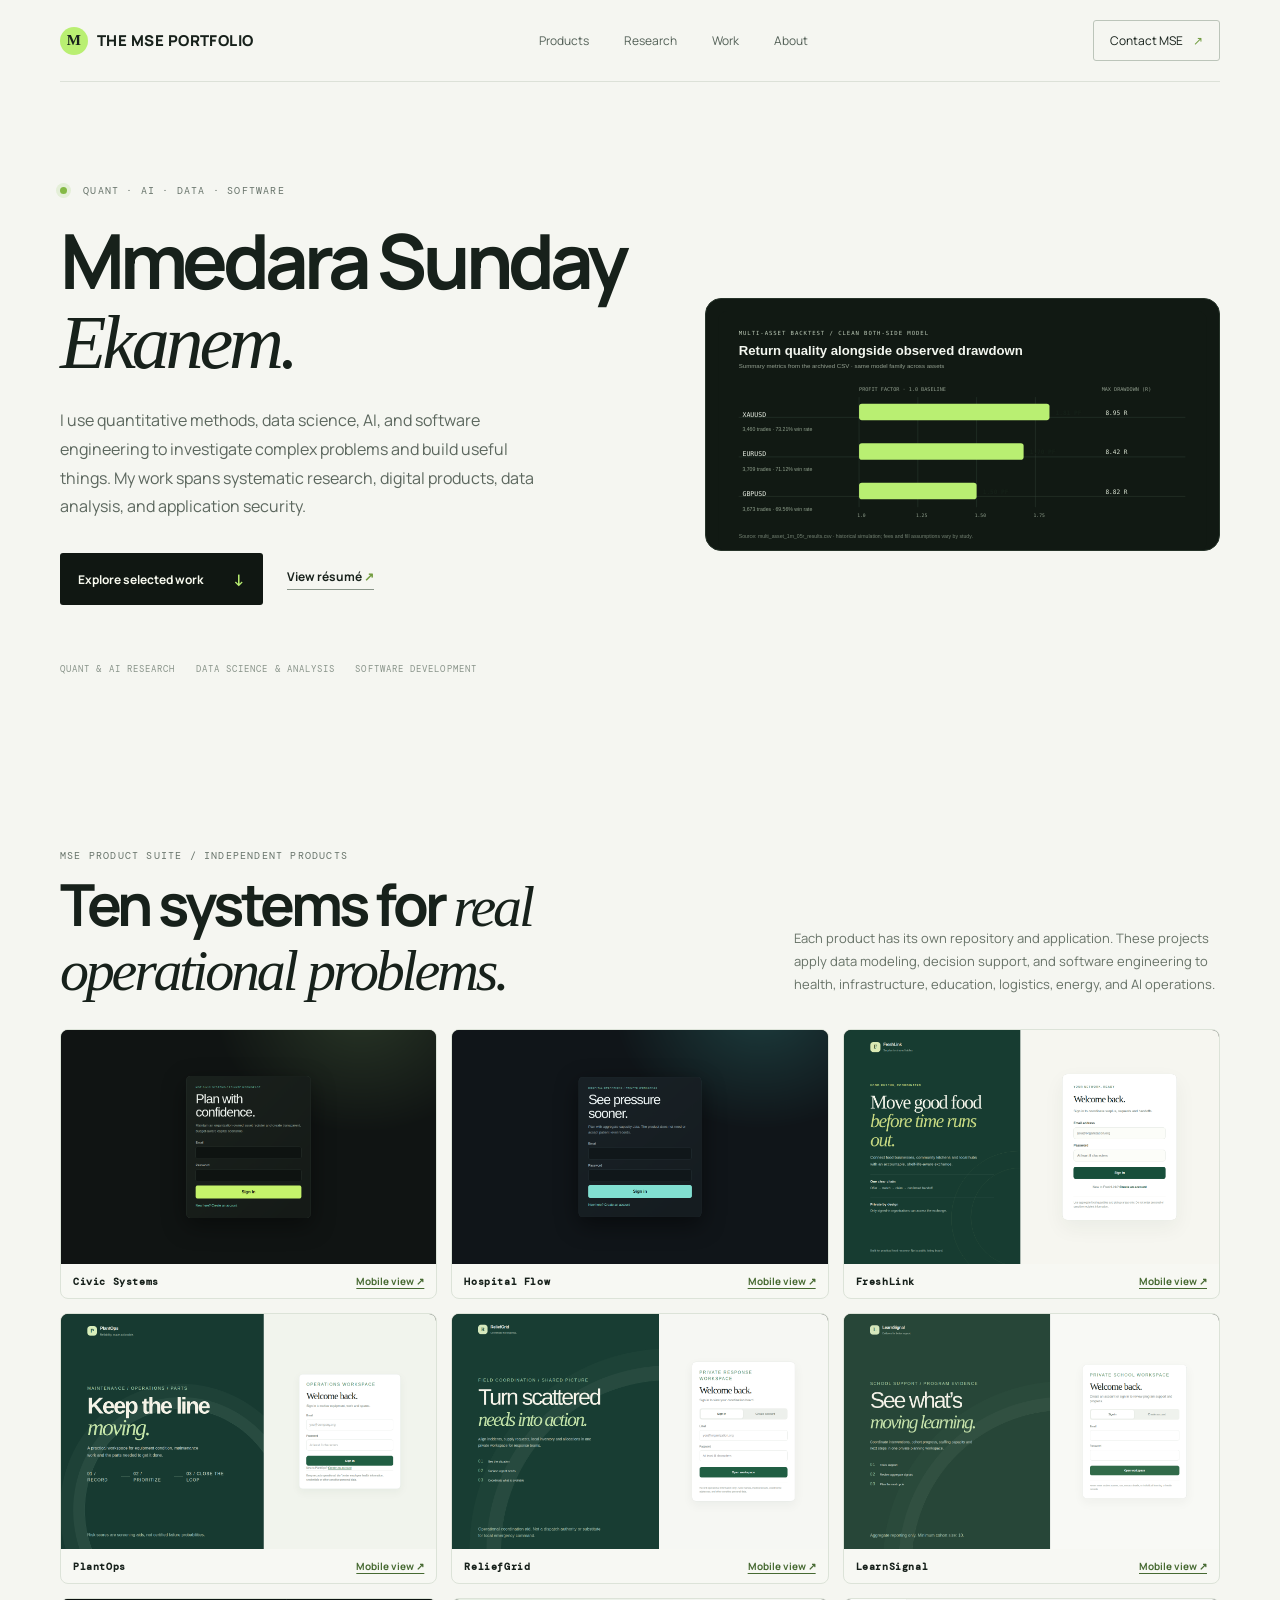
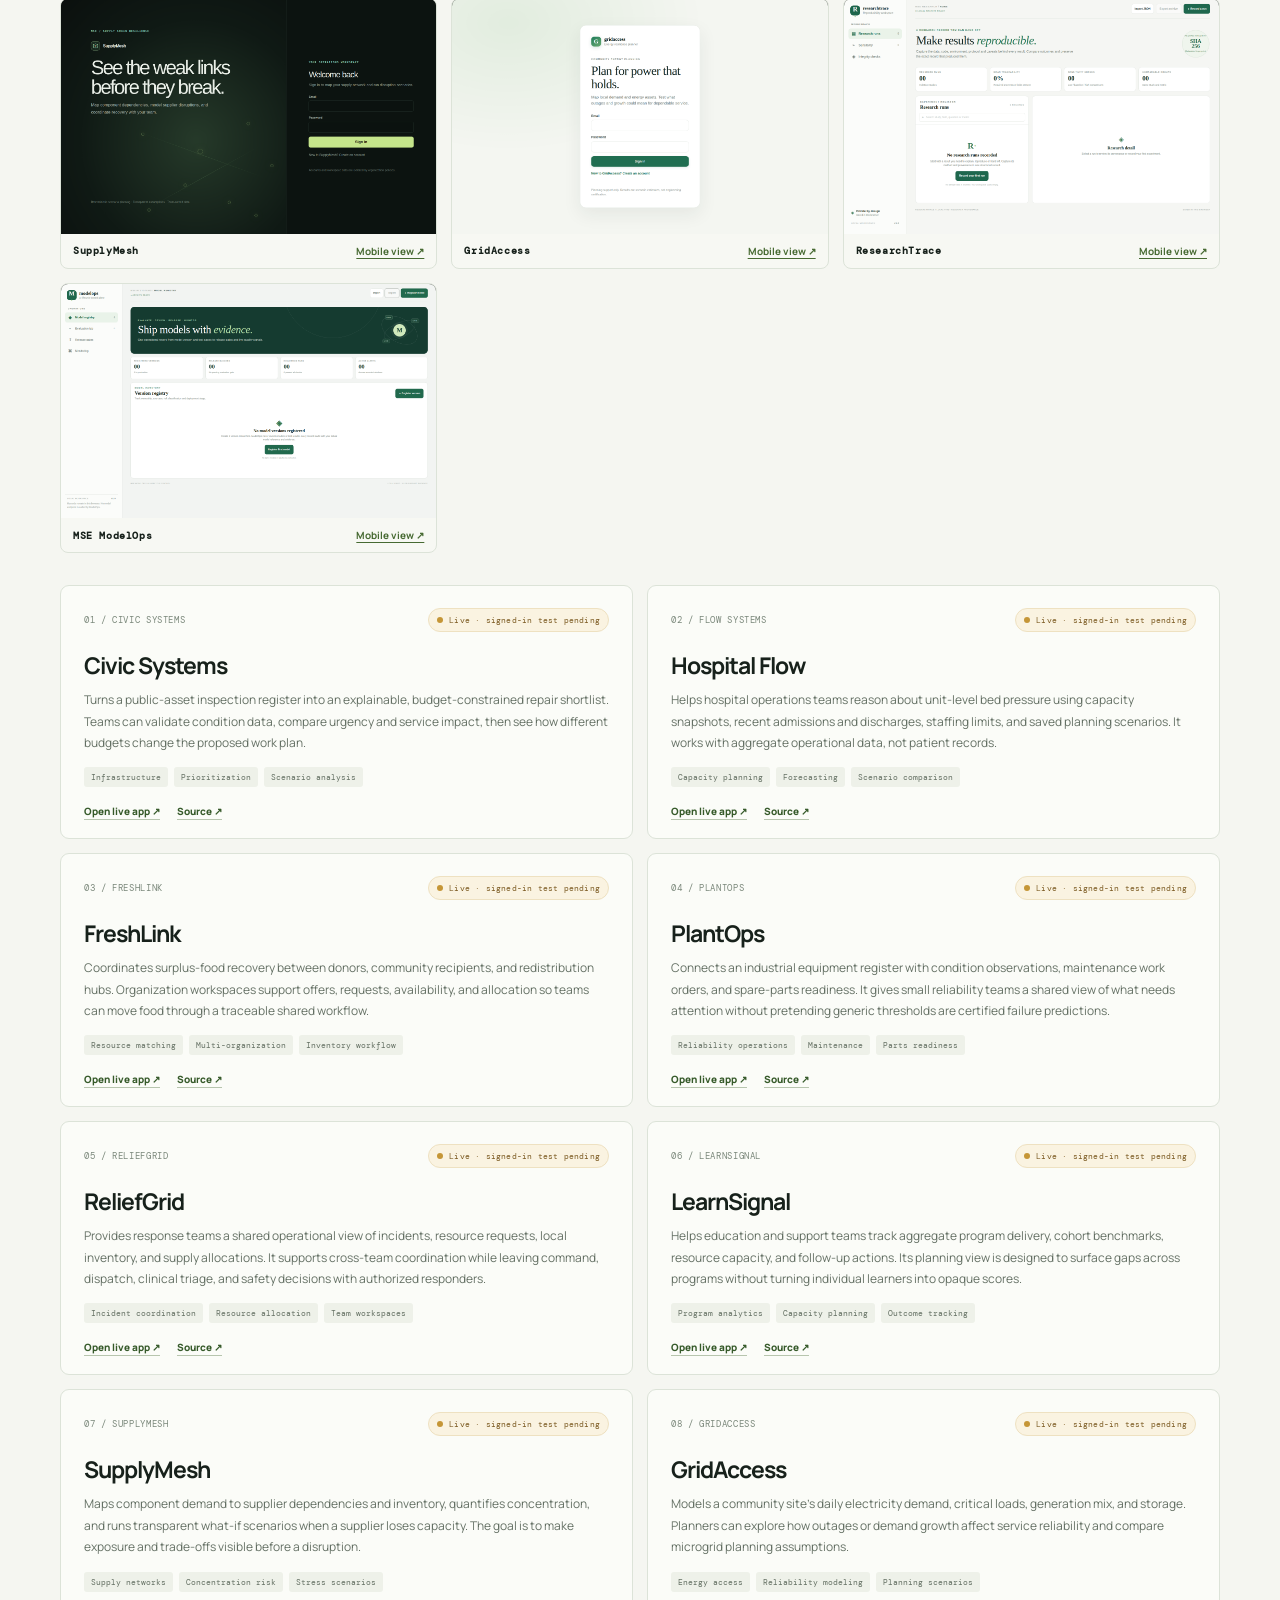
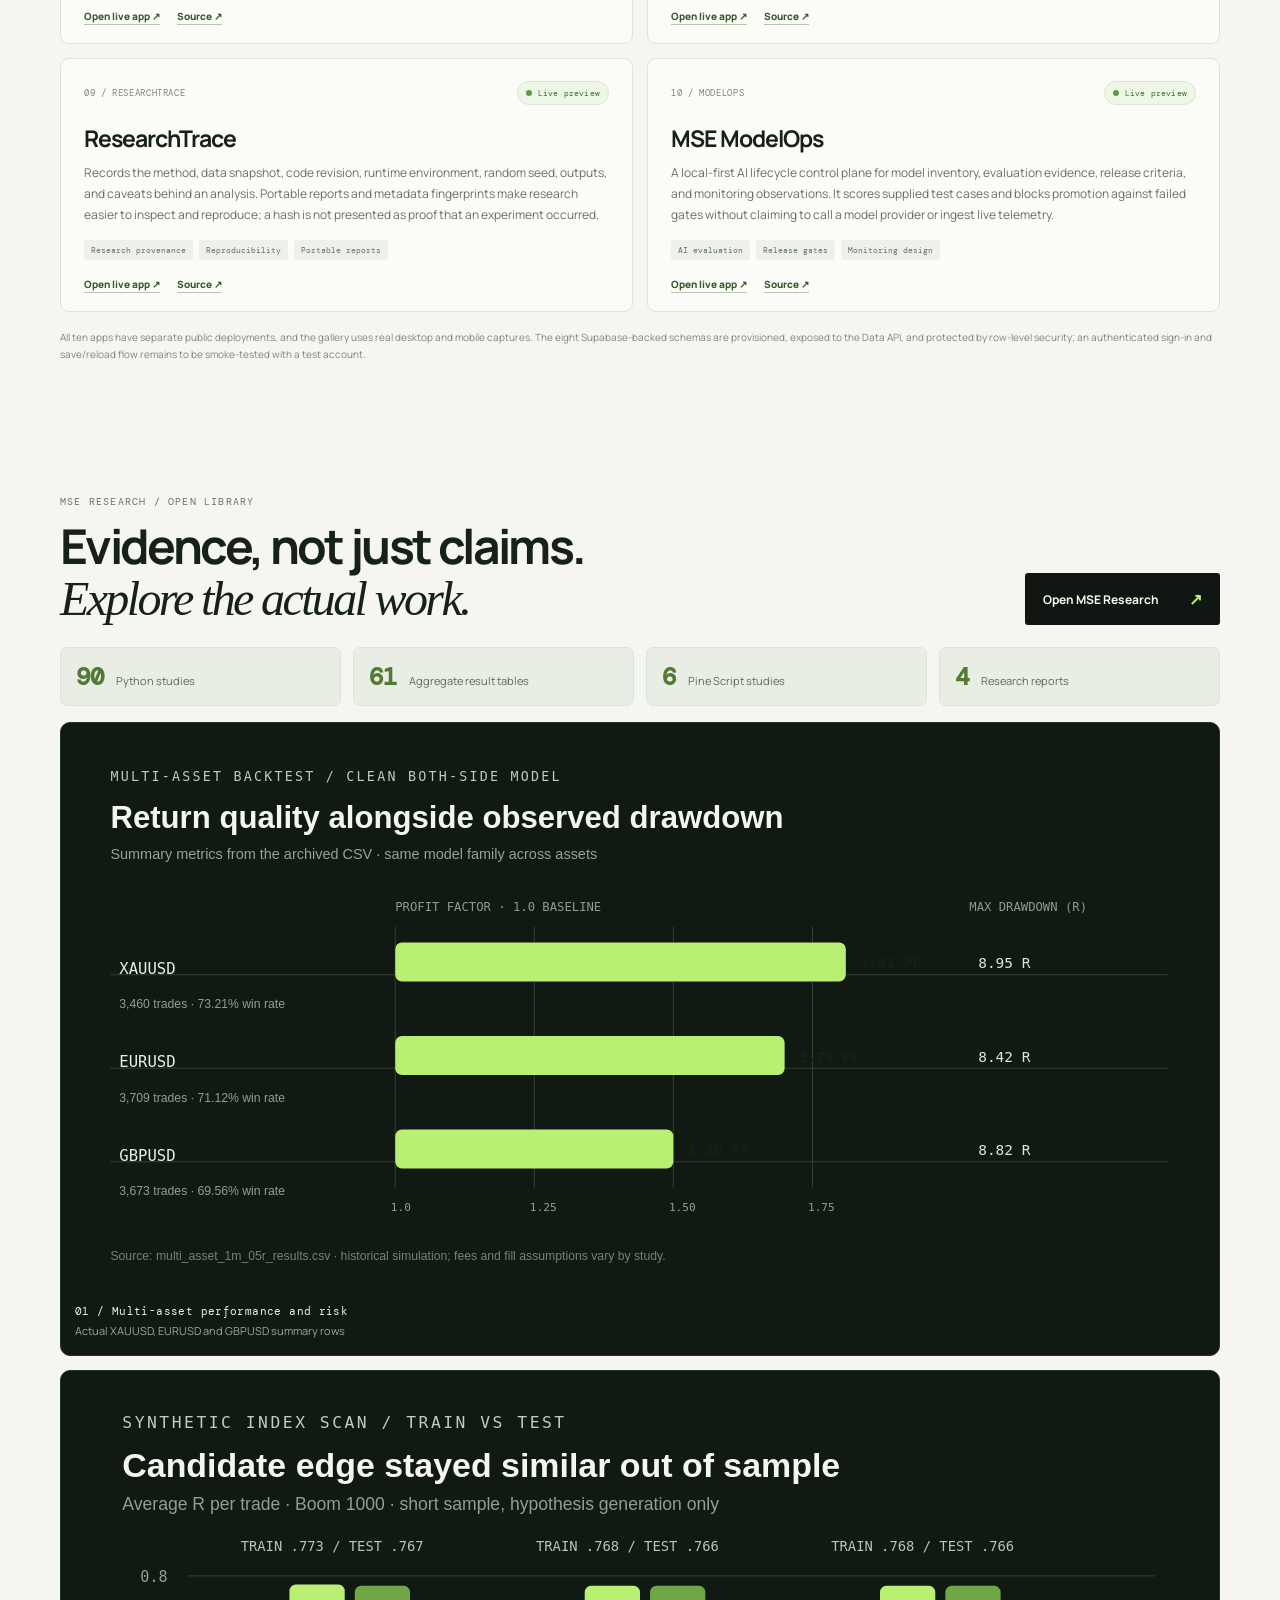
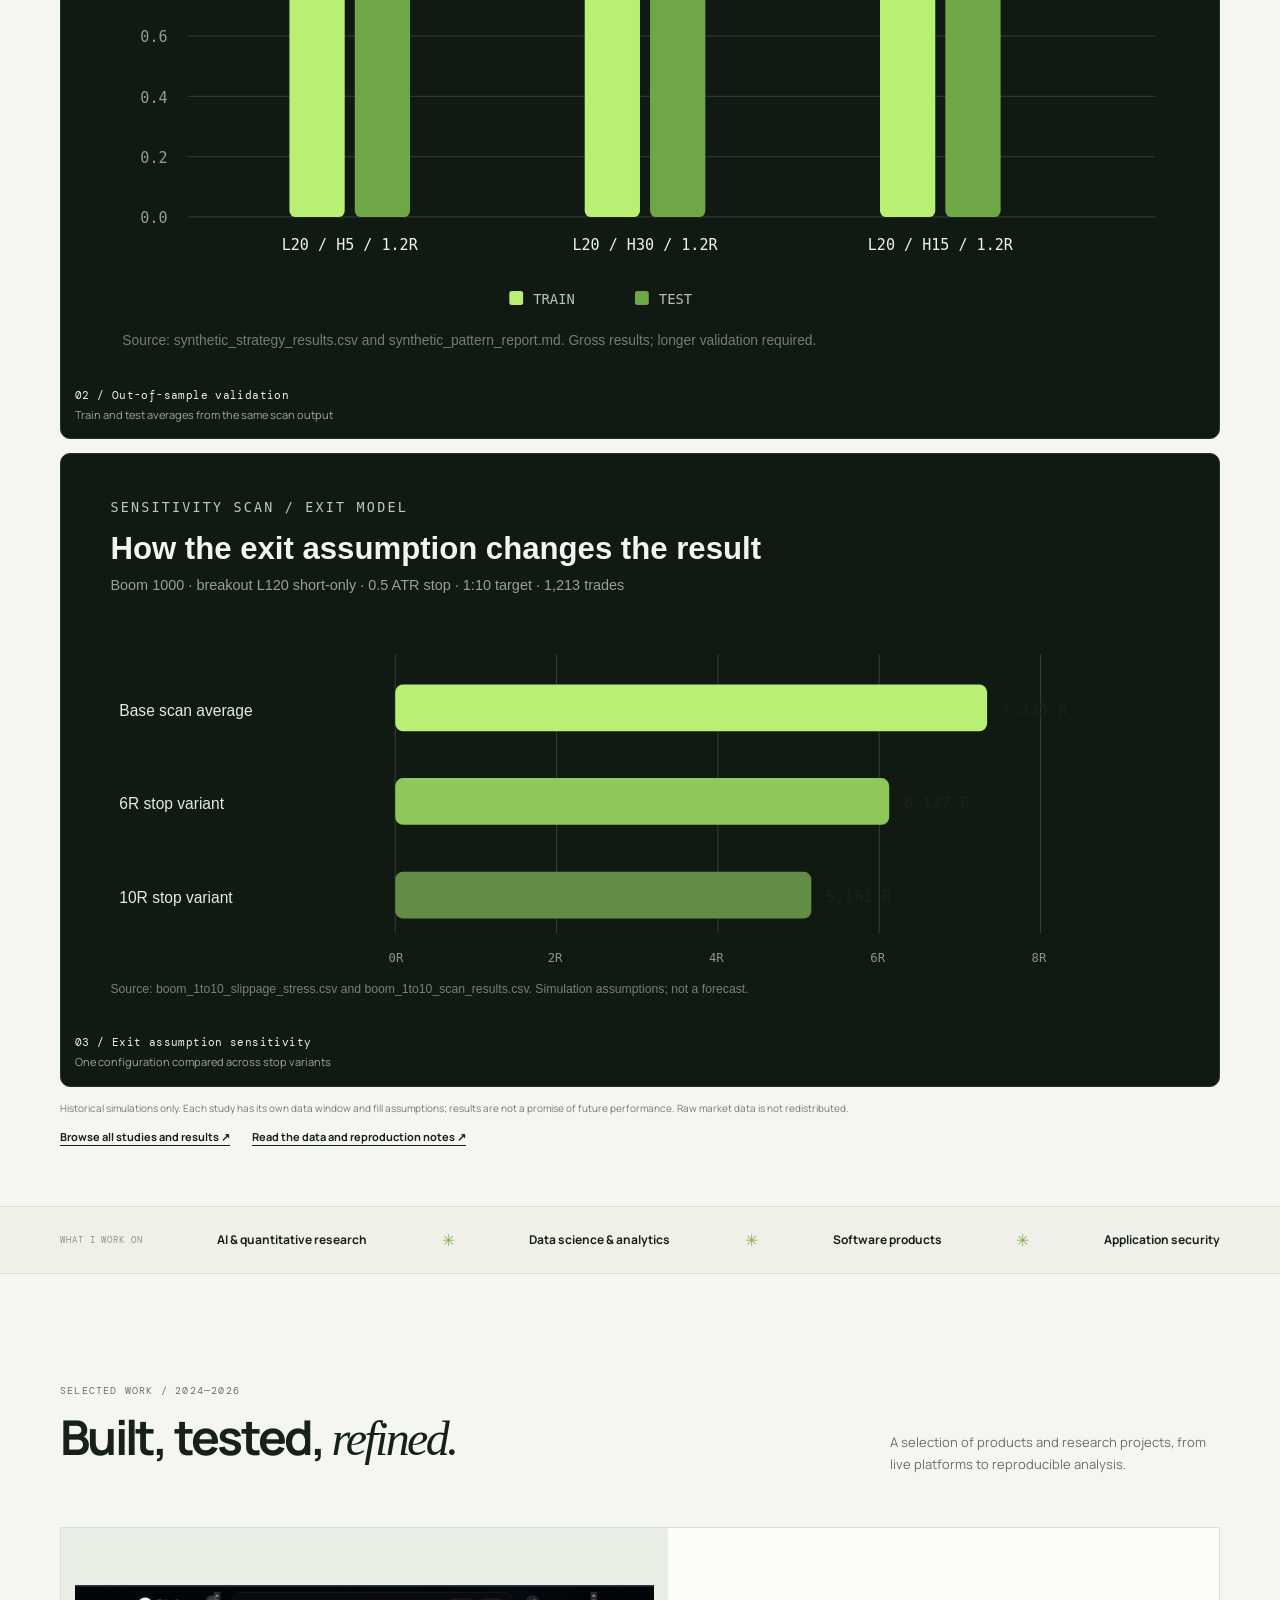
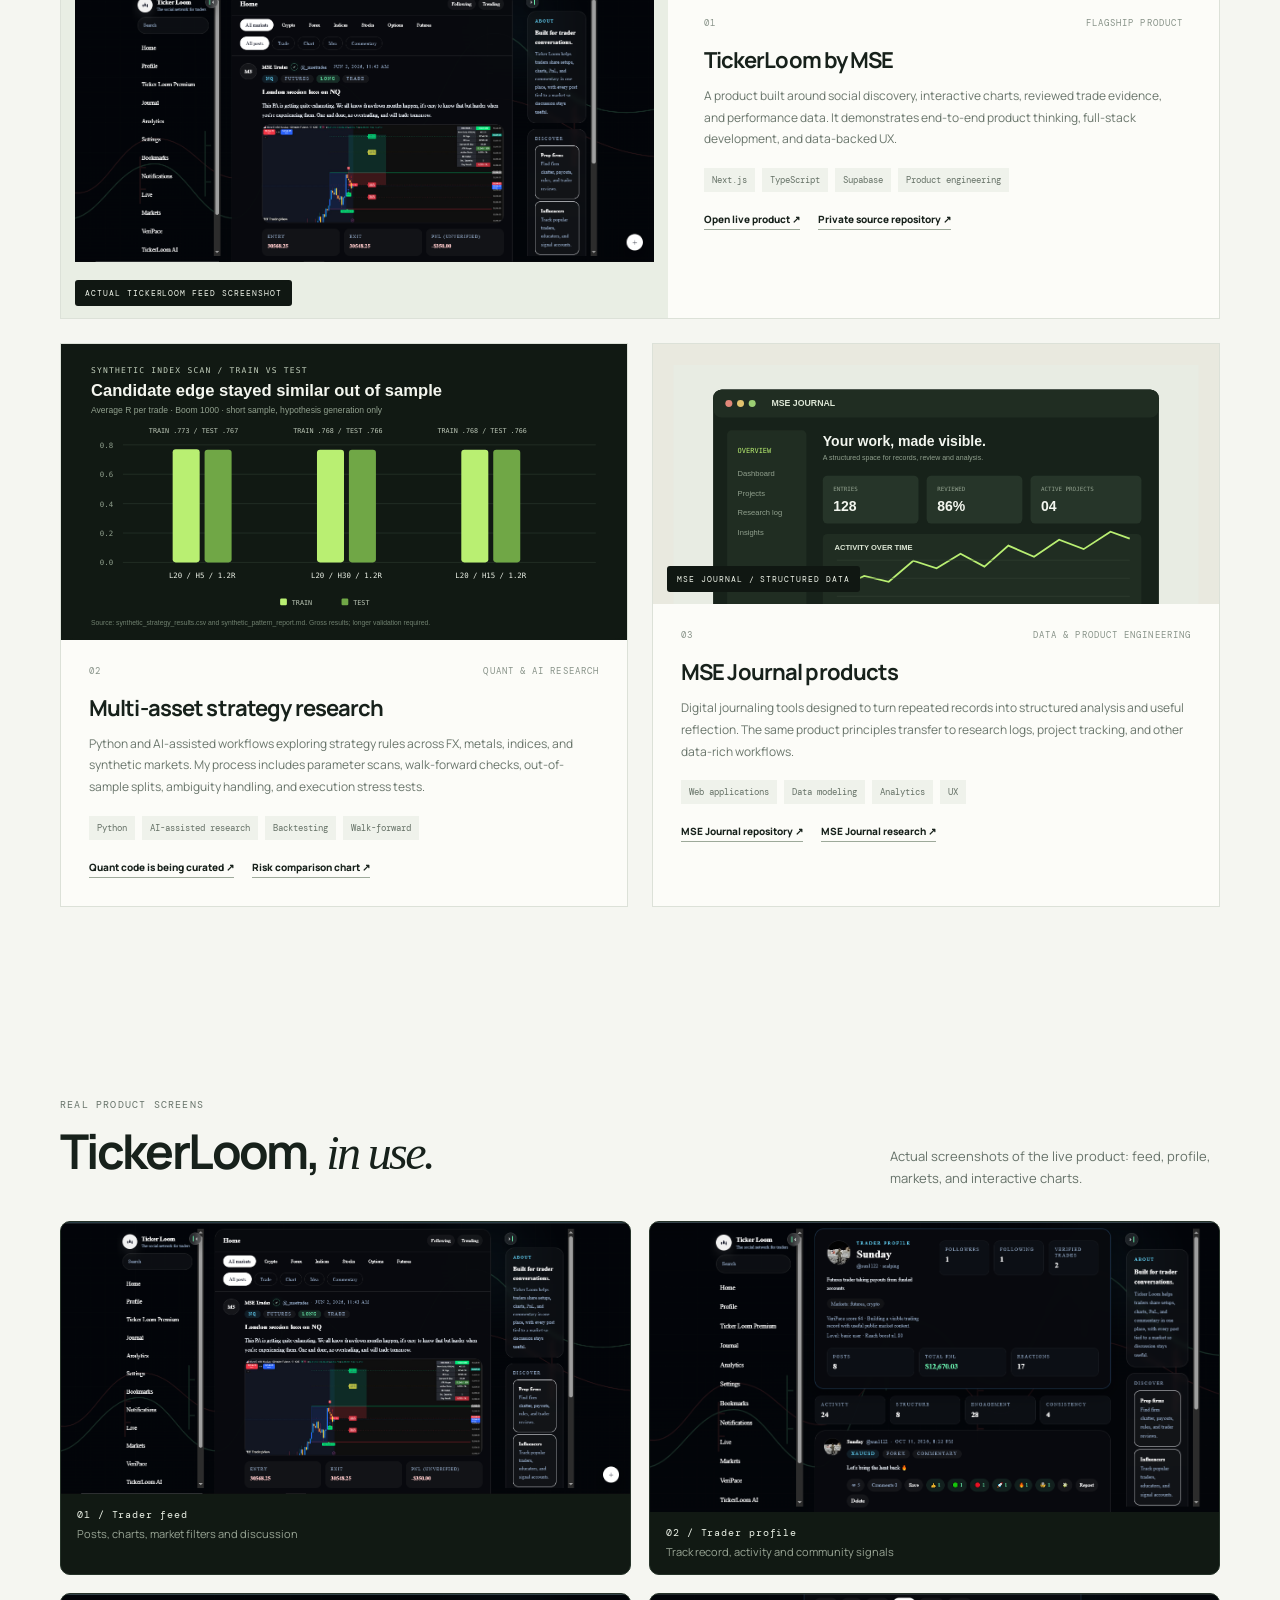
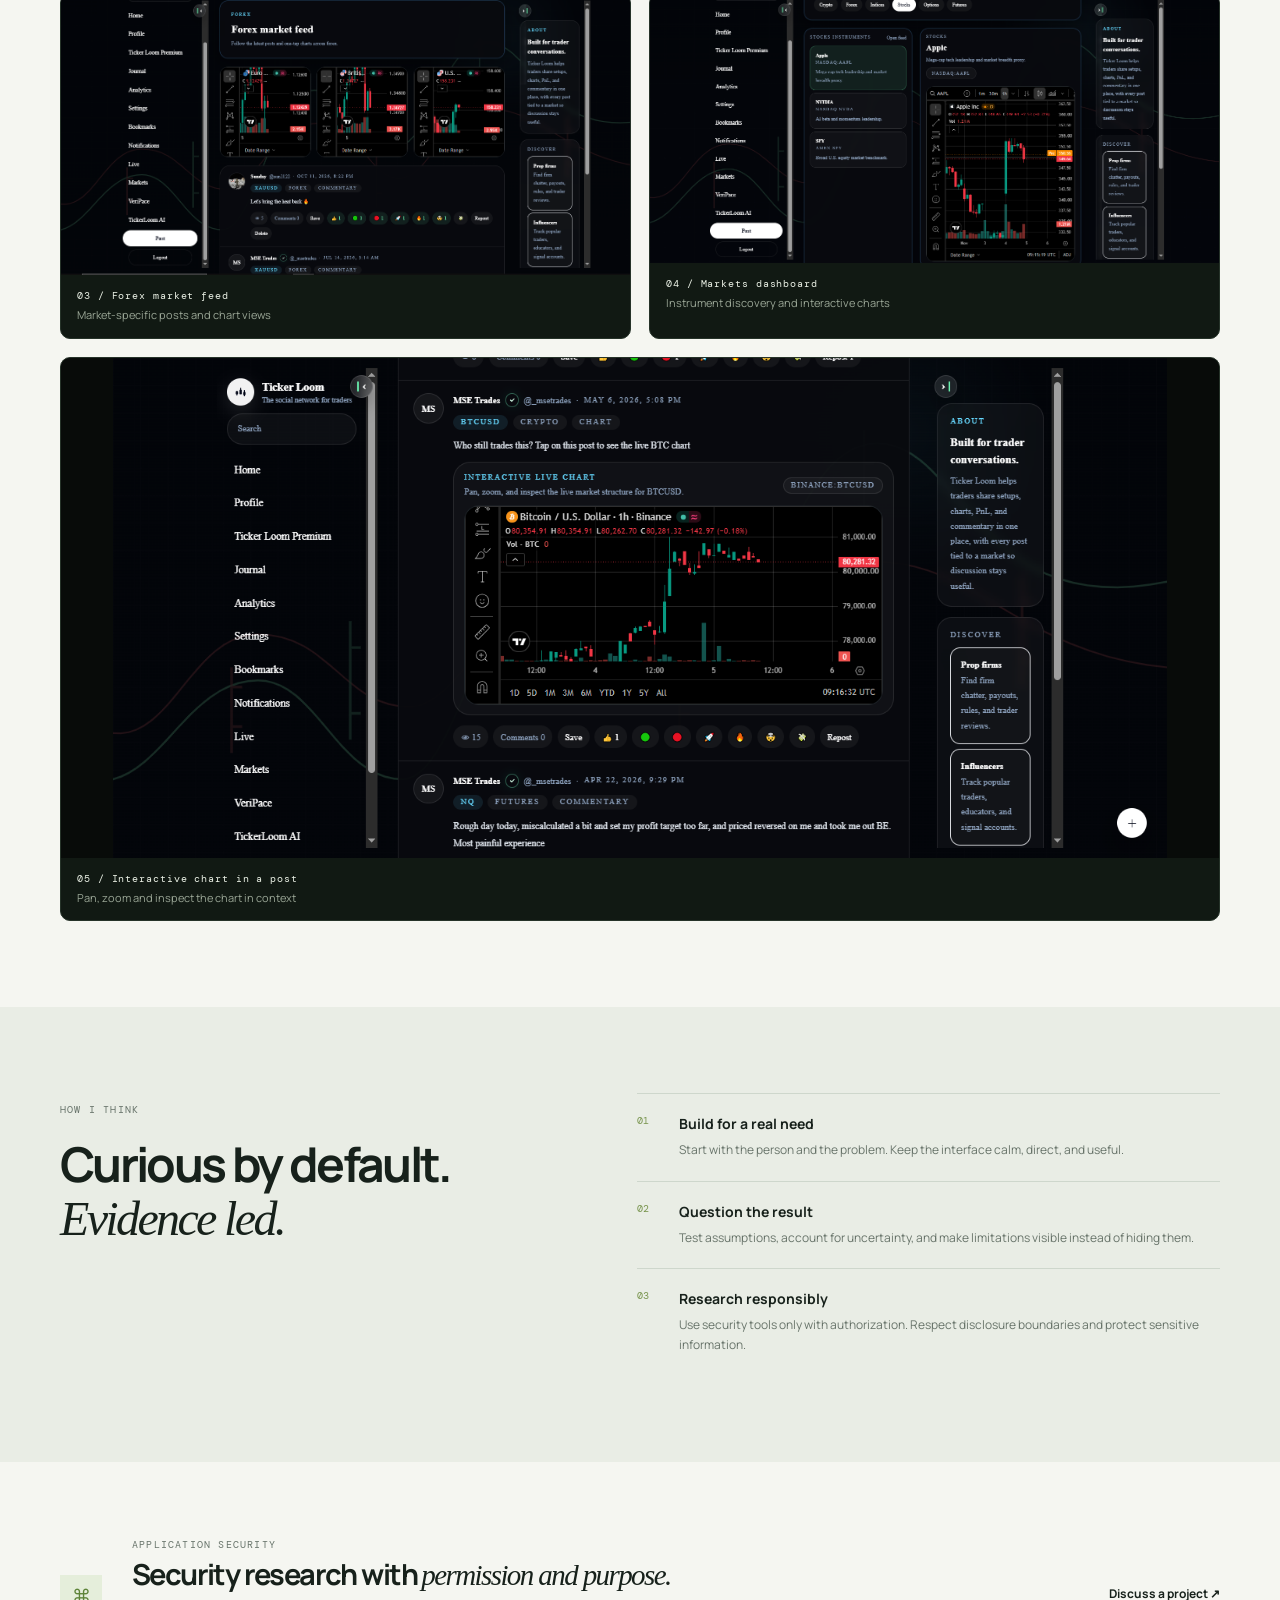
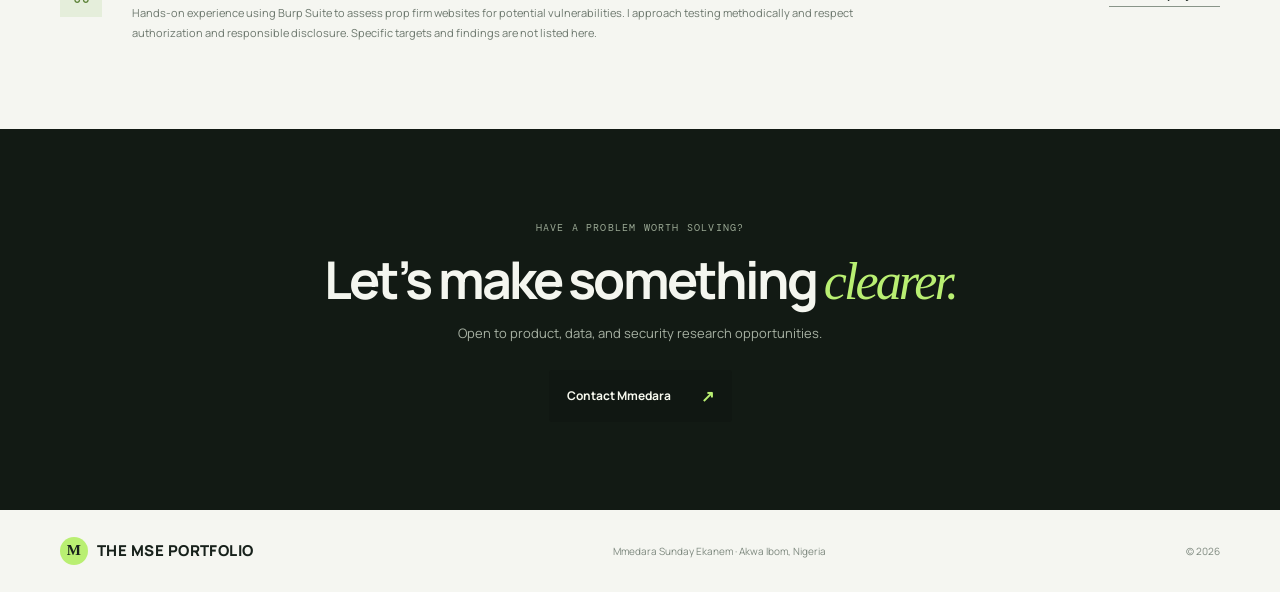
==== commit 6a2de357: "docs: update product backend readiness status" ====
--- a/index.html
+++ b/index.html
@@ -30,18 +30,18 @@
         <figure><a href="/images/mse-suite/mse-modelops-desktop.png"><img src="/images/mse-suite/mse-modelops-desktop.png" alt="MSE ModelOps live interface for AI evaluation and release gates" loading="lazy"></a><figcaption><b>MSE ModelOps</b><a href="/images/mse-suite/mse-modelops-mobile.png">Mobile view ↗</a></figcaption></figure>
       </div>
       <div class="suite-grid">
-        <article class="suite-card"><div class="suite-meta"><span>01 / CIVIC SYSTEMS</span><span class="suite-status setup">Live · backend test pending</span></div><h3>Civic Systems</h3><p>Turns a public-asset inspection register into an explainable, budget-constrained repair shortlist. Teams can validate condition data, compare urgency and service impact, then see how different budgets change the proposed work plan.</p><div class="suite-tags"><span>Infrastructure</span><span>Prioritization</span><span>Scenario analysis</span></div><div class="suite-links"><a href="https://mse-civic-infrastructure.vercel.app" target="_blank" rel="noreferrer">Open live app ↗</a><a href="https://github.com/msetrades/mse-civic-infrastructure" target="_blank" rel="noreferrer">Source ↗</a></div></article>
-        <article class="suite-card"><div class="suite-meta"><span>02 / FLOW SYSTEMS</span><span class="suite-status setup">Live · API schema pending</span></div><h3>Hospital Flow</h3><p>Helps hospital operations teams reason about unit-level bed pressure using capacity snapshots, recent admissions and discharges, staffing limits, and saved planning scenarios. It works with aggregate operational data, not patient records.</p><div class="suite-tags"><span>Capacity planning</span><span>Forecasting</span><span>Scenario comparison</span></div><div class="suite-links"><a href="https://mse-hospital-flow.vercel.app" target="_blank" rel="noreferrer">Open live app ↗</a><a href="https://github.com/msetrades/mse-hospital-flow" target="_blank" rel="noreferrer">Source ↗</a></div></article>
-        <article class="suite-card"><div class="suite-meta"><span>03 / FRESHLINK</span><span class="suite-status setup">Live · API schema pending</span></div><h3>FreshLink</h3><p>Coordinates surplus-food recovery between donors, community recipients, and redistribution hubs. Organization workspaces support offers, requests, availability, and allocation so teams can move food through a traceable shared workflow.</p><div class="suite-tags"><span>Resource matching</span><span>Multi-organization</span><span>Inventory workflow</span></div><div class="suite-links"><a href="https://mse-food-network.vercel.app" target="_blank" rel="noreferrer">Open live app ↗</a><a href="https://github.com/msetrades/mse-food-network" target="_blank" rel="noreferrer">Source ↗</a></div></article>
-        <article class="suite-card"><div class="suite-meta"><span>04 / PLANTOPS</span><span class="suite-status setup">Live · API schema pending</span></div><h3>PlantOps</h3><p>Connects an industrial equipment register with condition observations, maintenance work orders, and spare-parts readiness. It gives small reliability teams a shared view of what needs attention without pretending generic thresholds are certified failure predictions.</p><div class="suite-tags"><span>Reliability operations</span><span>Maintenance</span><span>Parts readiness</span></div><div class="suite-links"><a href="https://mse-industrial-reliability.vercel.app" target="_blank" rel="noreferrer">Open live app ↗</a><a href="https://github.com/msetrades/mse-industrial-reliability" target="_blank" rel="noreferrer">Source ↗</a></div></article>
-        <article class="suite-card"><div class="suite-meta"><span>05 / RELIEFGRID</span><span class="suite-status setup">Live · API schema pending</span></div><h3>ReliefGrid</h3><p>Provides response teams a shared operational view of incidents, resource requests, local inventory, and supply allocations. It supports cross-team coordination while leaving command, dispatch, clinical triage, and safety decisions with authorized responders.</p><div class="suite-tags"><span>Incident coordination</span><span>Resource allocation</span><span>Team workspaces</span></div><div class="suite-links"><a href="https://mse-disaster-response.vercel.app" target="_blank" rel="noreferrer">Open live app ↗</a><a href="https://github.com/msetrades/mse-disaster-response" target="_blank" rel="noreferrer">Source ↗</a></div></article>
-        <article class="suite-card"><div class="suite-meta"><span>06 / LEARNSIGNAL</span><span class="suite-status setup">Live · API schema pending</span></div><h3>LearnSignal</h3><p>Helps education and support teams track aggregate program delivery, cohort benchmarks, resource capacity, and follow-up actions. Its planning view is designed to surface gaps across programs without turning individual learners into opaque scores.</p><div class="suite-tags"><span>Program analytics</span><span>Capacity planning</span><span>Outcome tracking</span></div><div class="suite-links"><a href="https://mse-education-insights.vercel.app" target="_blank" rel="noreferrer">Open live app ↗</a><a href="https://github.com/msetrades/mse-education-insights" target="_blank" rel="noreferrer">Source ↗</a></div></article>
-        <article class="suite-card"><div class="suite-meta"><span>07 / SUPPLYMESH</span><span class="suite-status setup">Live · API schema pending</span></div><h3>SupplyMesh</h3><p>Maps component demand to supplier dependencies and inventory, quantifies concentration, and runs transparent what-if scenarios when a supplier loses capacity. The goal is to make exposure and trade-offs visible before a disruption.</p><div class="suite-tags"><span>Supply networks</span><span>Concentration risk</span><span>Stress scenarios</span></div><div class="suite-links"><a href="https://mse-supply-resilience.vercel.app" target="_blank" rel="noreferrer">Open live app ↗</a><a href="https://github.com/msetrades/mse-supply-resilience" target="_blank" rel="noreferrer">Source ↗</a></div></article>
-        <article class="suite-card"><div class="suite-meta"><span>08 / GRIDACCESS</span><span class="suite-status setup">Live · API schema pending</span></div><h3>GridAccess</h3><p>Models a community site's daily electricity demand, critical loads, generation mix, and storage. Planners can explore how outages or demand growth affect service reliability and compare microgrid planning assumptions.</p><div class="suite-tags"><span>Energy access</span><span>Reliability modeling</span><span>Planning scenarios</span></div><div class="suite-links"><a href="https://mse-energy-access.vercel.app" target="_blank" rel="noreferrer">Open live app ↗</a><a href="https://github.com/msetrades/mse-energy-access" target="_blank" rel="noreferrer">Source ↗</a></div></article>
+        <article class="suite-card"><div class="suite-meta"><span>01 / CIVIC SYSTEMS</span><span class="suite-status setup">Live · signed-in test pending</span></div><h3>Civic Systems</h3><p>Turns a public-asset inspection register into an explainable, budget-constrained repair shortlist. Teams can validate condition data, compare urgency and service impact, then see how different budgets change the proposed work plan.</p><div class="suite-tags"><span>Infrastructure</span><span>Prioritization</span><span>Scenario analysis</span></div><div class="suite-links"><a href="https://mse-civic-infrastructure.vercel.app" target="_blank" rel="noreferrer">Open live app ↗</a><a href="https://github.com/msetrades/mse-civic-infrastructure" target="_blank" rel="noreferrer">Source ↗</a></div></article>
+        <article class="suite-card"><div class="suite-meta"><span>02 / FLOW SYSTEMS</span><span class="suite-status setup">Live · signed-in test pending</span></div><h3>Hospital Flow</h3><p>Helps hospital operations teams reason about unit-level bed pressure using capacity snapshots, recent admissions and discharges, staffing limits, and saved planning scenarios. It works with aggregate operational data, not patient records.</p><div class="suite-tags"><span>Capacity planning</span><span>Forecasting</span><span>Scenario comparison</span></div><div class="suite-links"><a href="https://mse-hospital-flow.vercel.app" target="_blank" rel="noreferrer">Open live app ↗</a><a href="https://github.com/msetrades/mse-hospital-flow" target="_blank" rel="noreferrer">Source ↗</a></div></article>
+        <article class="suite-card"><div class="suite-meta"><span>03 / FRESHLINK</span><span class="suite-status setup">Live · signed-in test pending</span></div><h3>FreshLink</h3><p>Coordinates surplus-food recovery between donors, community recipients, and redistribution hubs. Organization workspaces support offers, requests, availability, and allocation so teams can move food through a traceable shared workflow.</p><div class="suite-tags"><span>Resource matching</span><span>Multi-organization</span><span>Inventory workflow</span></div><div class="suite-links"><a href="https://mse-food-network.vercel.app" target="_blank" rel="noreferrer">Open live app ↗</a><a href="https://github.com/msetrades/mse-food-network" target="_blank" rel="noreferrer">Source ↗</a></div></article>
+        <article class="suite-card"><div class="suite-meta"><span>04 / PLANTOPS</span><span class="suite-status setup">Live · signed-in test pending</span></div><h3>PlantOps</h3><p>Connects an industrial equipment register with condition observations, maintenance work orders, and spare-parts readiness. It gives small reliability teams a shared view of what needs attention without pretending generic thresholds are certified failure predictions.</p><div class="suite-tags"><span>Reliability operations</span><span>Maintenance</span><span>Parts readiness</span></div><div class="suite-links"><a href="https://mse-industrial-reliability.vercel.app" target="_blank" rel="noreferrer">Open live app ↗</a><a href="https://github.com/msetrades/mse-industrial-reliability" target="_blank" rel="noreferrer">Source ↗</a></div></article>
+        <article class="suite-card"><div class="suite-meta"><span>05 / RELIEFGRID</span><span class="suite-status setup">Live · signed-in test pending</span></div><h3>ReliefGrid</h3><p>Provides response teams a shared operational view of incidents, resource requests, local inventory, and supply allocations. It supports cross-team coordination while leaving command, dispatch, clinical triage, and safety decisions with authorized responders.</p><div class="suite-tags"><span>Incident coordination</span><span>Resource allocation</span><span>Team workspaces</span></div><div class="suite-links"><a href="https://mse-disaster-response.vercel.app" target="_blank" rel="noreferrer">Open live app ↗</a><a href="https://github.com/msetrades/mse-disaster-response" target="_blank" rel="noreferrer">Source ↗</a></div></article>
+        <article class="suite-card"><div class="suite-meta"><span>06 / LEARNSIGNAL</span><span class="suite-status setup">Live · signed-in test pending</span></div><h3>LearnSignal</h3><p>Helps education and support teams track aggregate program delivery, cohort benchmarks, resource capacity, and follow-up actions. Its planning view is designed to surface gaps across programs without turning individual learners into opaque scores.</p><div class="suite-tags"><span>Program analytics</span><span>Capacity planning</span><span>Outcome tracking</span></div><div class="suite-links"><a href="https://mse-education-insights.vercel.app" target="_blank" rel="noreferrer">Open live app ↗</a><a href="https://github.com/msetrades/mse-education-insights" target="_blank" rel="noreferrer">Source ↗</a></div></article>
+        <article class="suite-card"><div class="suite-meta"><span>07 / SUPPLYMESH</span><span class="suite-status setup">Live · signed-in test pending</span></div><h3>SupplyMesh</h3><p>Maps component demand to supplier dependencies and inventory, quantifies concentration, and runs transparent what-if scenarios when a supplier loses capacity. The goal is to make exposure and trade-offs visible before a disruption.</p><div class="suite-tags"><span>Supply networks</span><span>Concentration risk</span><span>Stress scenarios</span></div><div class="suite-links"><a href="https://mse-supply-resilience.vercel.app" target="_blank" rel="noreferrer">Open live app ↗</a><a href="https://github.com/msetrades/mse-supply-resilience" target="_blank" rel="noreferrer">Source ↗</a></div></article>
+        <article class="suite-card"><div class="suite-meta"><span>08 / GRIDACCESS</span><span class="suite-status setup">Live · signed-in test pending</span></div><h3>GridAccess</h3><p>Models a community site's daily electricity demand, critical loads, generation mix, and storage. Planners can explore how outages or demand growth affect service reliability and compare microgrid planning assumptions.</p><div class="suite-tags"><span>Energy access</span><span>Reliability modeling</span><span>Planning scenarios</span></div><div class="suite-links"><a href="https://mse-energy-access.vercel.app" target="_blank" rel="noreferrer">Open live app ↗</a><a href="https://github.com/msetrades/mse-energy-access" target="_blank" rel="noreferrer">Source ↗</a></div></article>
         <article class="suite-card"><div class="suite-meta"><span>09 / RESEARCHTRACE</span><span class="suite-status live">Live preview</span></div><h3>ResearchTrace</h3><p>Records the method, data snapshot, code revision, runtime environment, random seed, outputs, and caveats behind an analysis. Portable reports and metadata fingerprints make research easier to inspect and reproduce; a hash is not presented as proof that an experiment occurred.</p><div class="suite-tags"><span>Research provenance</span><span>Reproducibility</span><span>Portable reports</span></div><div class="suite-links"><a href="https://mse-research-reproducibility.vercel.app" target="_blank" rel="noreferrer">Open live app ↗</a><a href="https://github.com/msetrades/mse-research-reproducibility" target="_blank" rel="noreferrer">Source ↗</a></div></article>
         <article class="suite-card"><div class="suite-meta"><span>10 / MODELOPS</span><span class="suite-status live">Live preview</span></div><h3>MSE ModelOps</h3><p>A local-first AI lifecycle control plane for model inventory, evaluation evidence, release criteria, and monitoring observations. It scores supplied test cases and blocks promotion against failed gates without claiming to call a model provider or ingest live telemetry.</p><div class="suite-tags"><span>AI evaluation</span><span>Release gates</span><span>Monitoring design</span></div><div class="suite-links"><a href="https://mse-ai-lifecycle.vercel.app" target="_blank" rel="noreferrer">Open live app ↗</a><a href="https://github.com/msetrades/mse-ai-lifecycle" target="_blank" rel="noreferrer">Source ↗</a></div></article>
       </div>
-      <p class="suite-note">All ten apps have separate public deployments. The gallery uses real desktop and mobile captures from those live interfaces. Eight Supabase-backed workflows still need their database schemas and API exposure verified before saved-workflow paths can be considered production-ready.</p>
+      <p class="suite-note">All ten apps have separate public deployments, and the gallery uses real desktop and mobile captures. The eight Supabase-backed schemas are provisioned, exposed to the Data API, and protected by row-level security; an authenticated sign-in and save/reload flow remains to be smoke-tested with a test account.</p>
     </section>
     <section class="research-first wrap" id="research"><div class="research-first-head"><div><p class="eyebrow">MSE RESEARCH / OPEN LIBRARY</p><h2>Evidence, not just claims.<br><em>Explore the actual work.</em></h2></div><a class="button primary" href="https://github.com/msetrades/MSE-Research" target="_blank" rel="noreferrer">Open MSE Research <b>↗</b></a></div><div class="research-metrics"><div><strong>90</strong><span>Python studies</span></div><div><strong>61</strong><span>Aggregate result tables</span></div><div><strong>6</strong><span>Pine Script studies</span></div><div><strong>4</strong><span>Research reports</span></div></div><div class="research-first-grid"><a class="research-tile large" href="https://github.com/msetrades/MSE-Research/blob/master/studies/case-studies/multi-asset-validation.md" target="_blank" rel="noreferrer"><img src="/research-risk.svg" alt="Real multi-asset backtest results comparing profit factor and maximum drawdown"><span><b>01 / Multi-asset performance and risk</b><small>Actual XAUUSD, EURUSD and GBPUSD summary rows</small></span></a><a class="research-tile" href="https://github.com/msetrades/MSE-Research/blob/master/results/summaries/synthetic_strategy_results.csv" target="_blank" rel="noreferrer"><img src="/research-train-test.svg" alt="Train and test results for three synthetic index scan configurations"><span><b>02 / Out-of-sample validation</b><small>Train and test averages from the same scan output</small></span></a><a class="research-tile" href="https://github.com/msetrades/MSE-Research/blob/master/results/summaries/boom_1to10_slippage_stress.csv" target="_blank" rel="noreferrer"><img src="/research-stress.svg" alt="Exit model sensitivity results from a Boom 1000 scan"><span><b>03 / Exit assumption sensitivity</b><small>One configuration compared across stop variants</small></span></a></div><p class="research-caveat">Historical simulations only. Each study has its own data window and fill assumptions; results are not a promise of future performance. Raw market data is not redistributed.</p><div class="research-first-links"><a href="https://github.com/msetrades/MSE-Research/blob/master/CATALOG.md">Browse all studies and results ↗</a><a href="https://github.com/msetrades/MSE-Research/blob/master/README.md">Read the data and reproduction notes ↗</a></div></section>
     <section class="strip"><div class="wrap strip-inner"><span>WHAT I WORK ON</span><b>AI & quantitative research</b><i>✳</i><b>Data science & analytics</b><i>✳</i><b>Software products</b><i>✳</i><b>Application security</b></div></section>
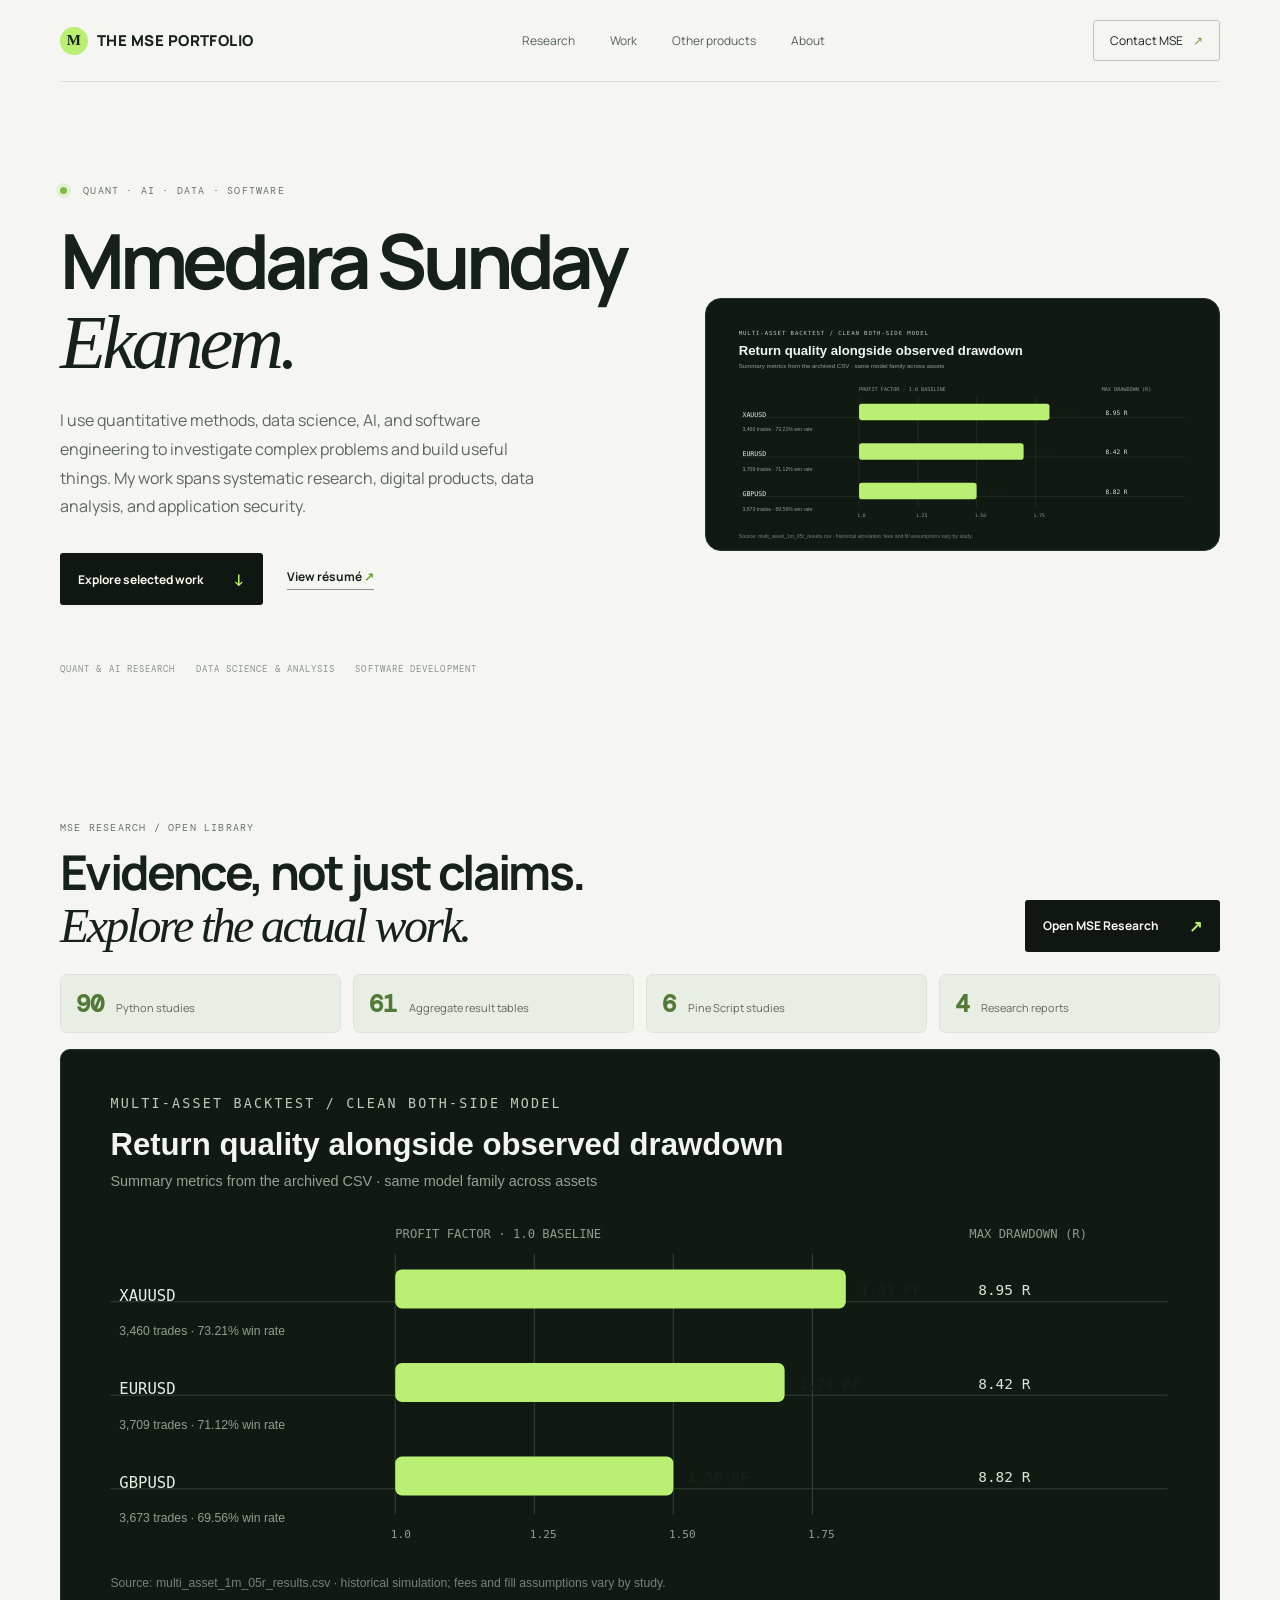
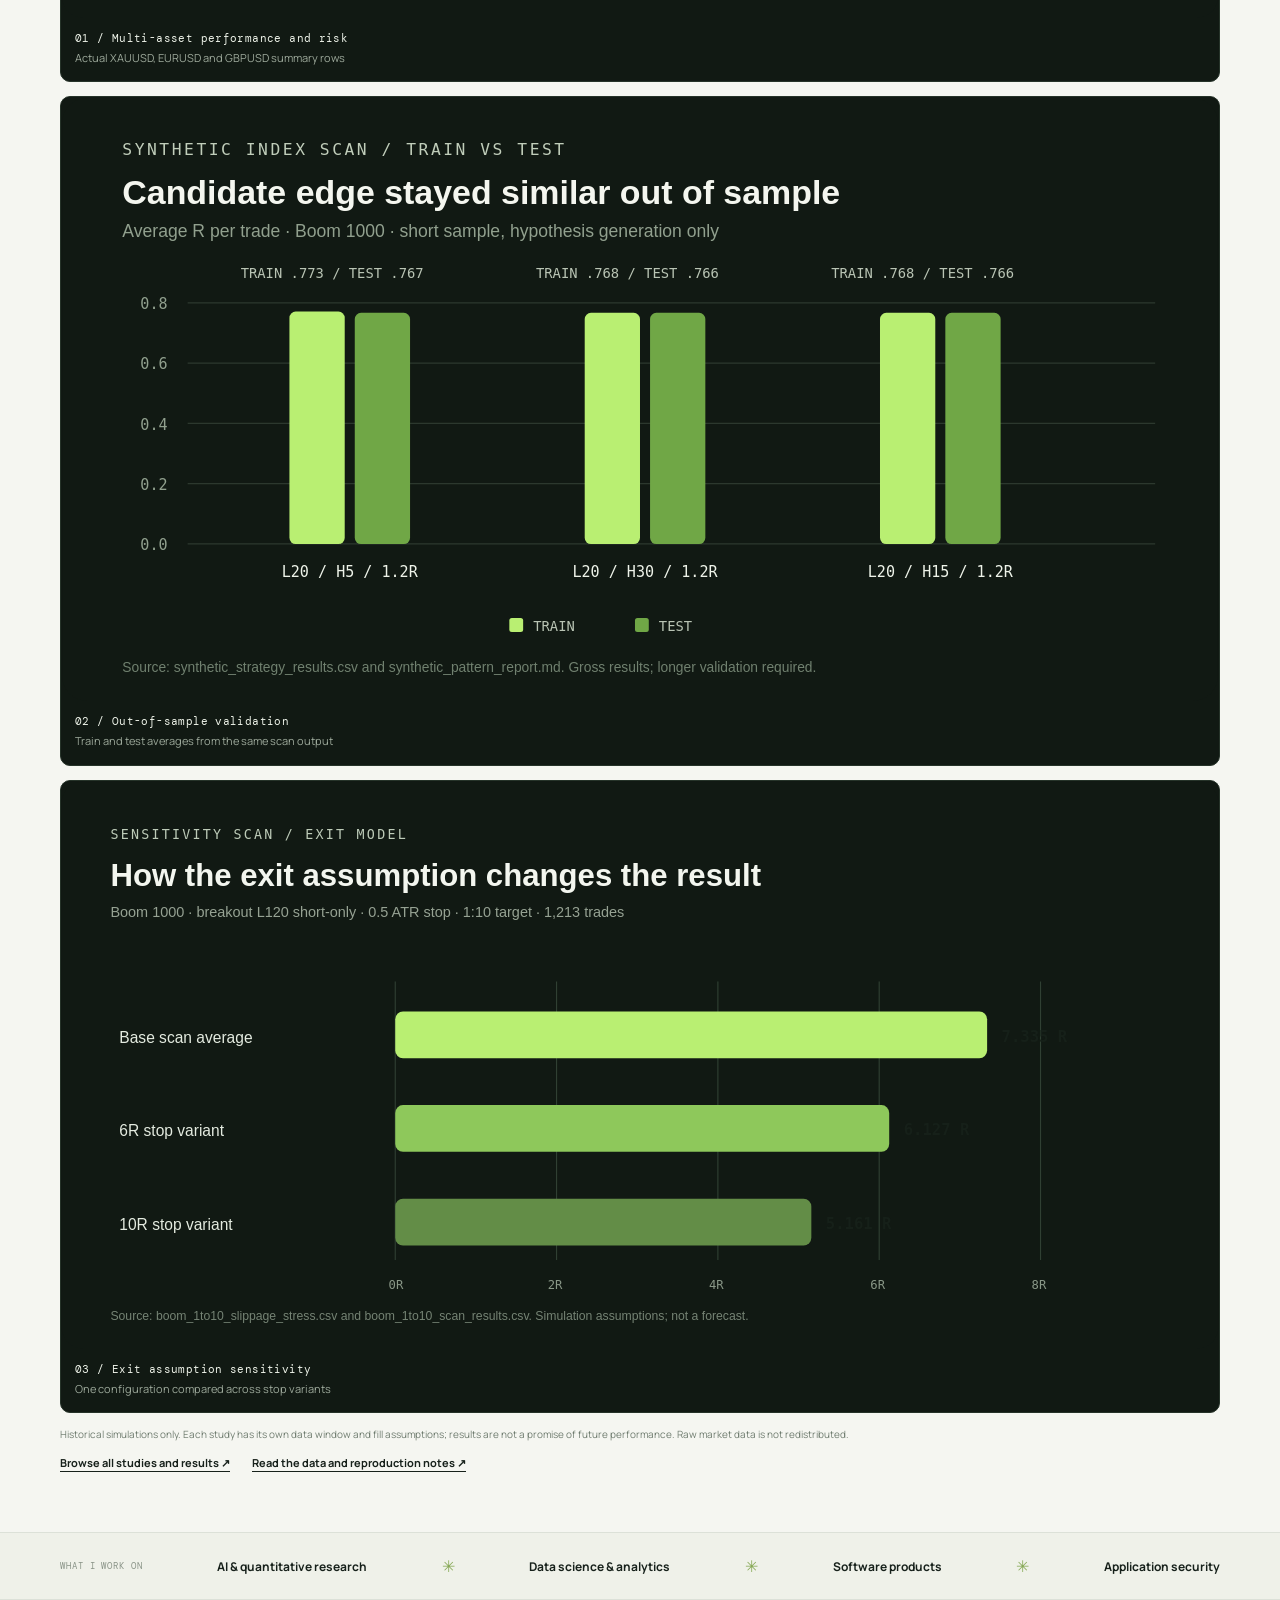
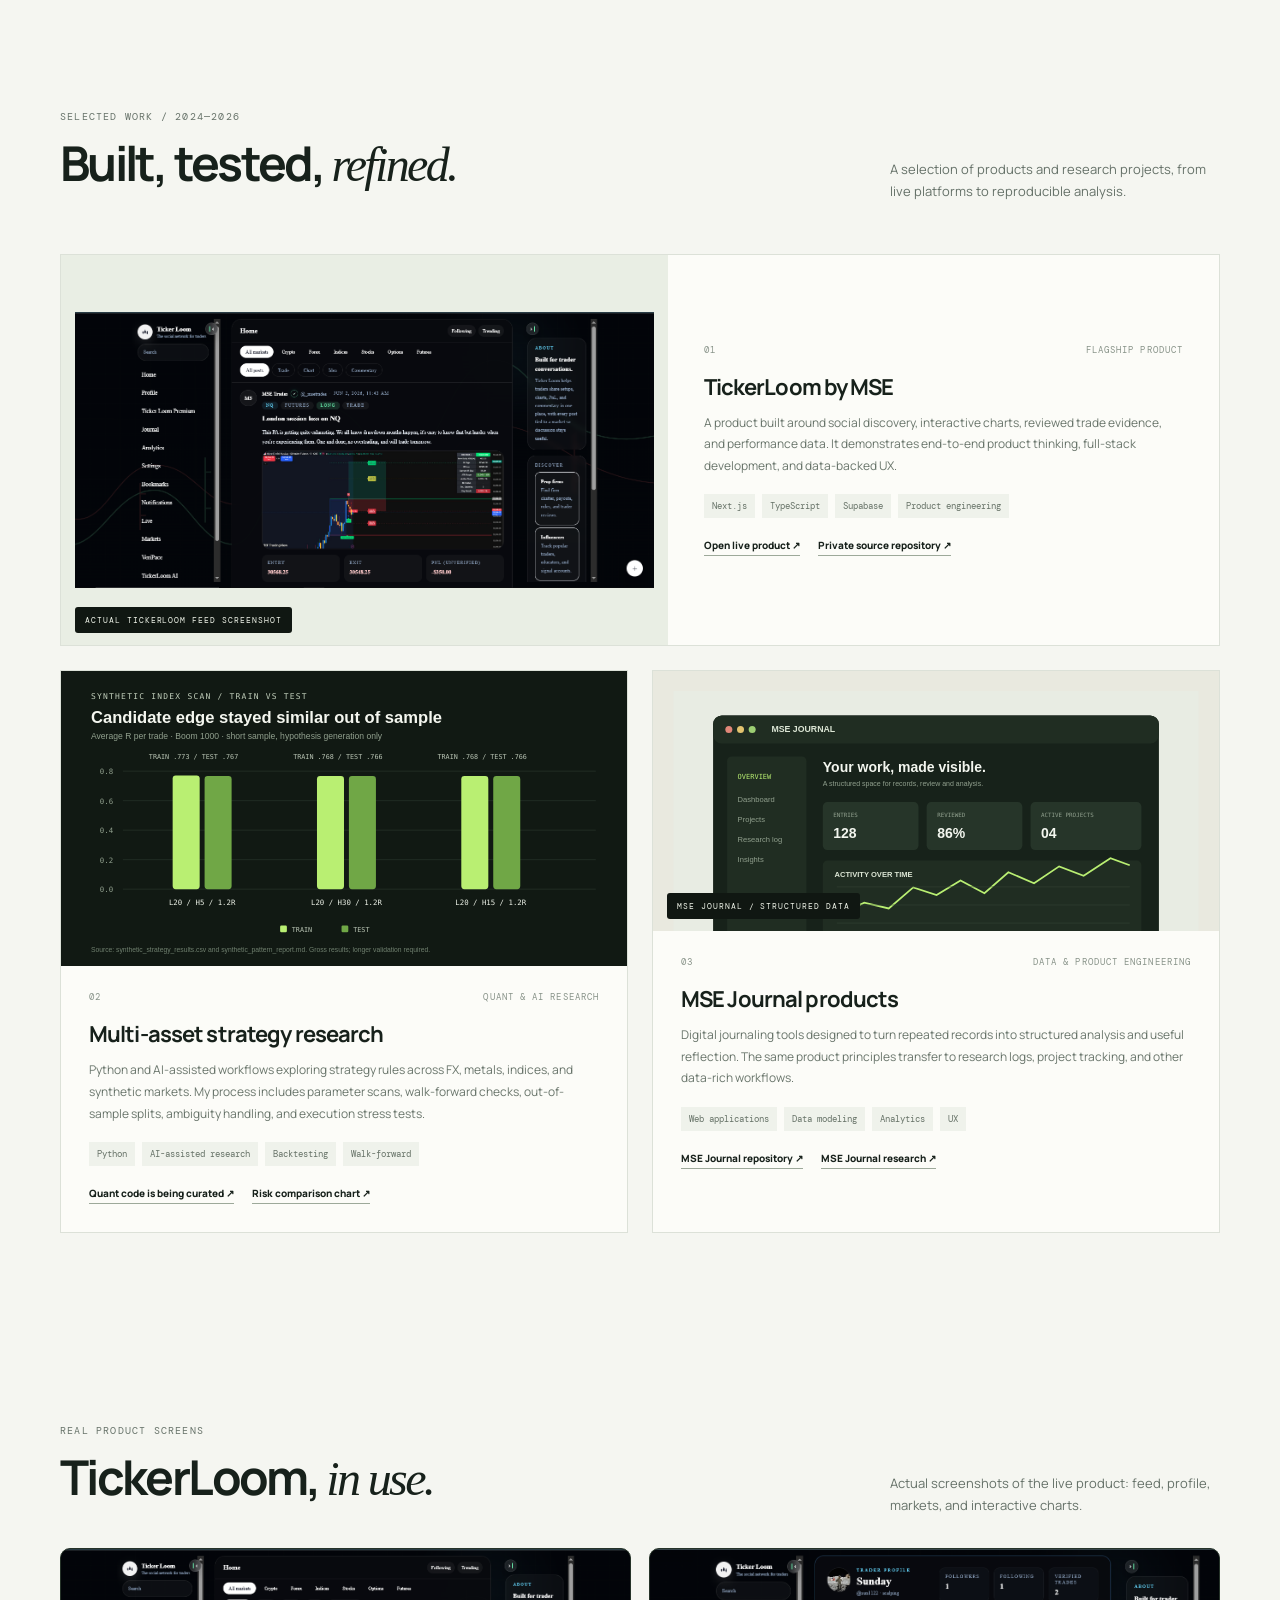
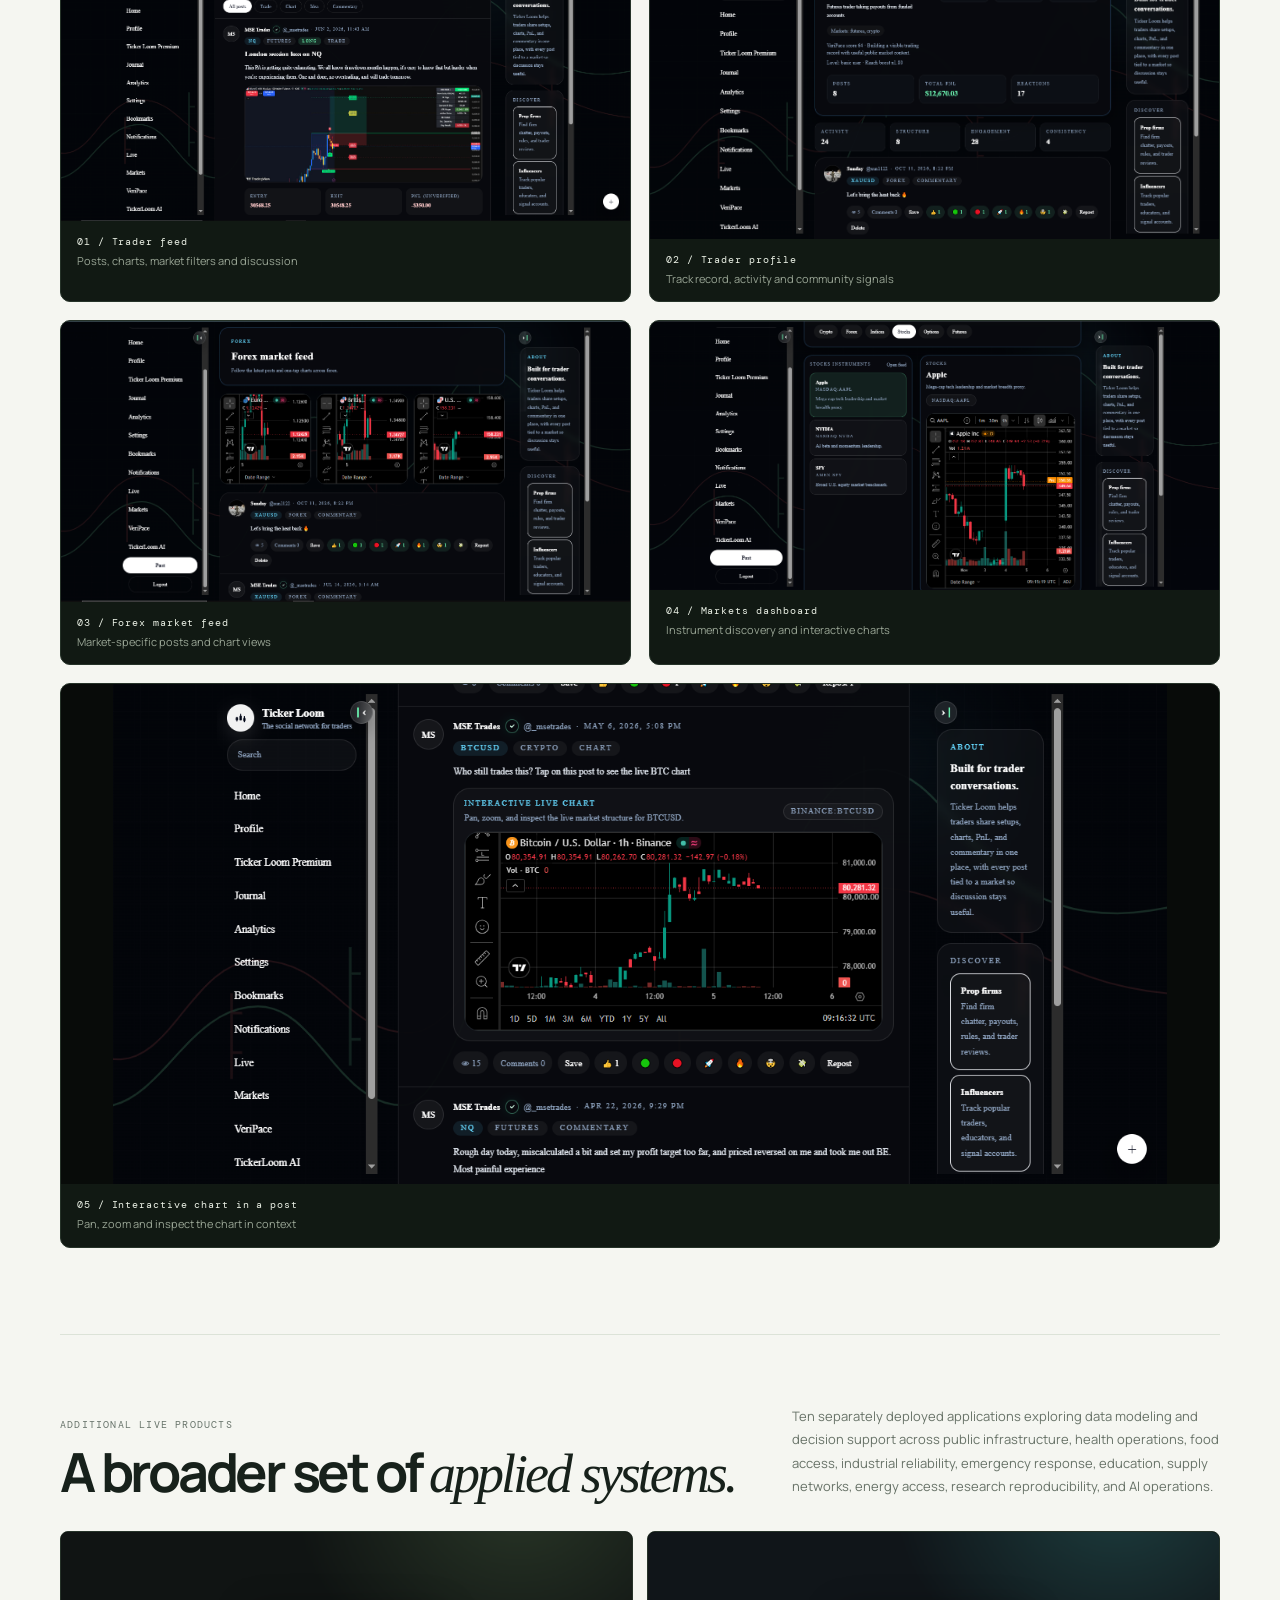
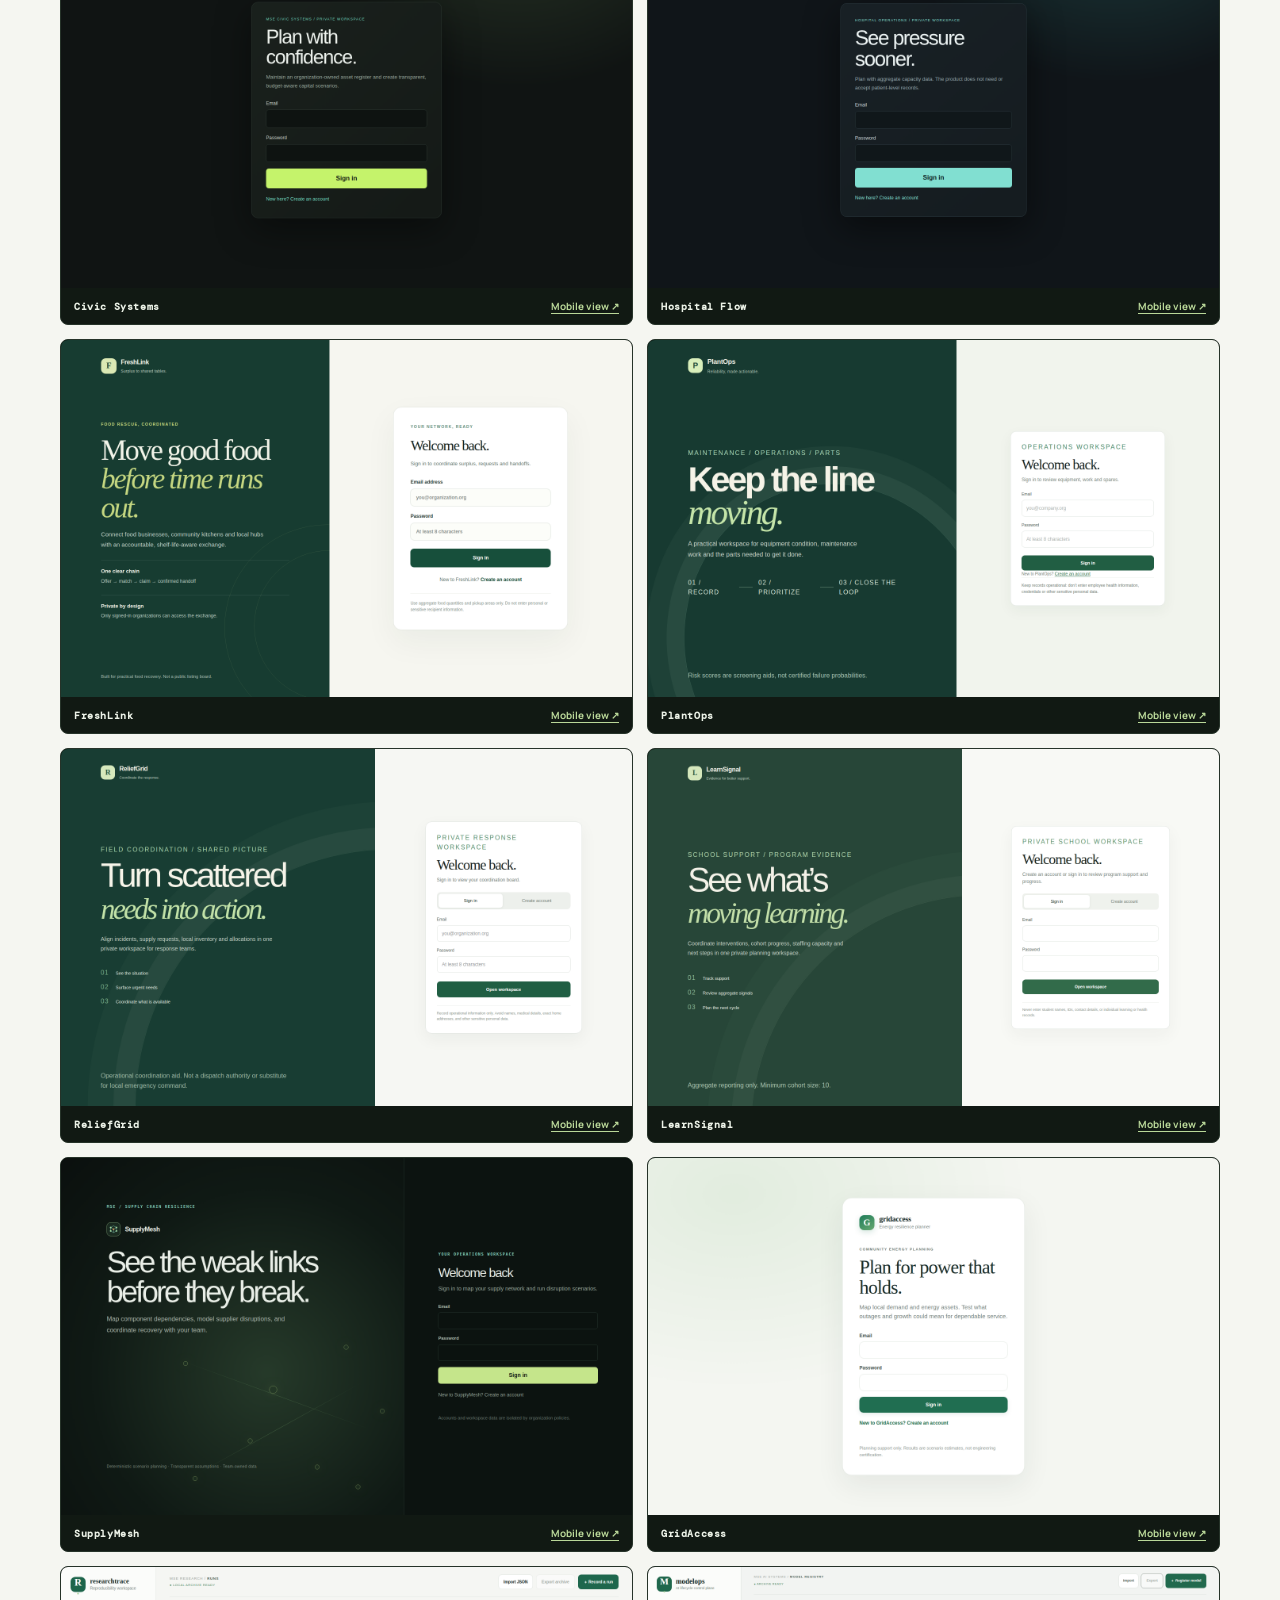
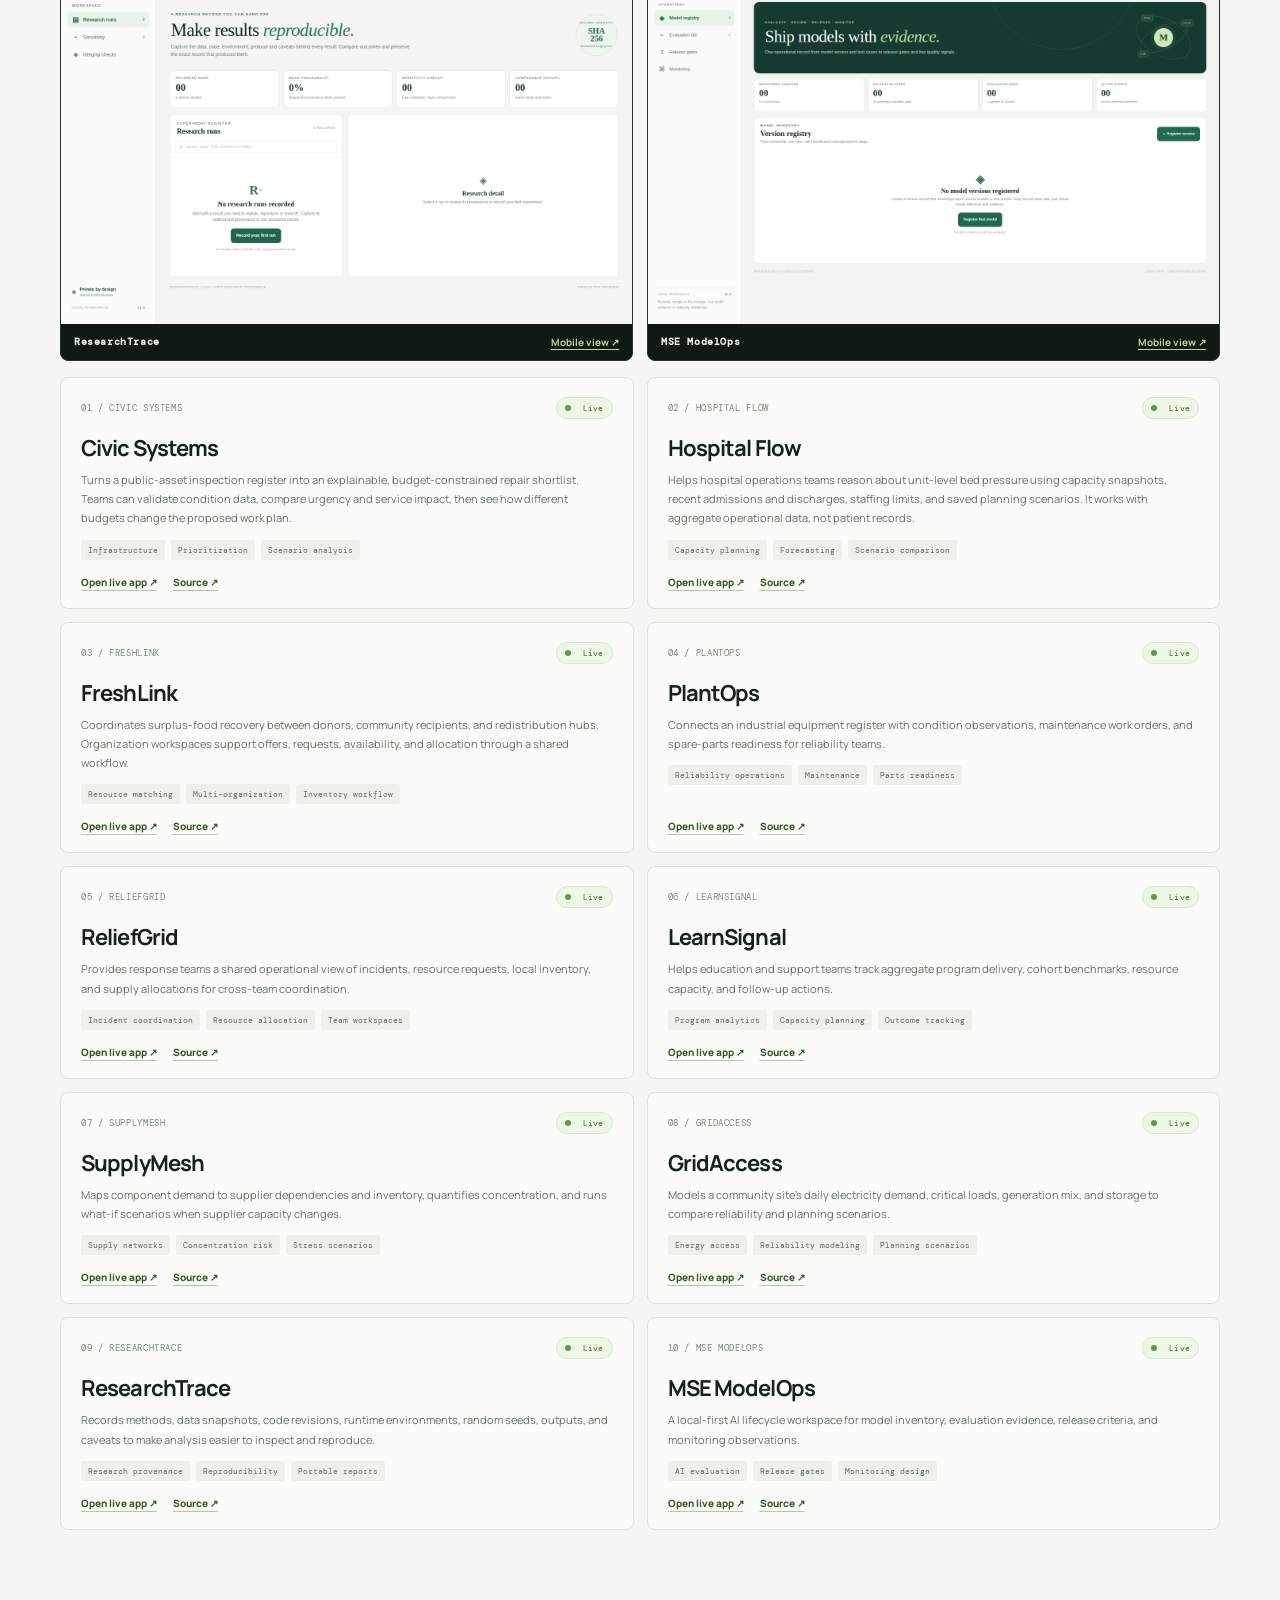
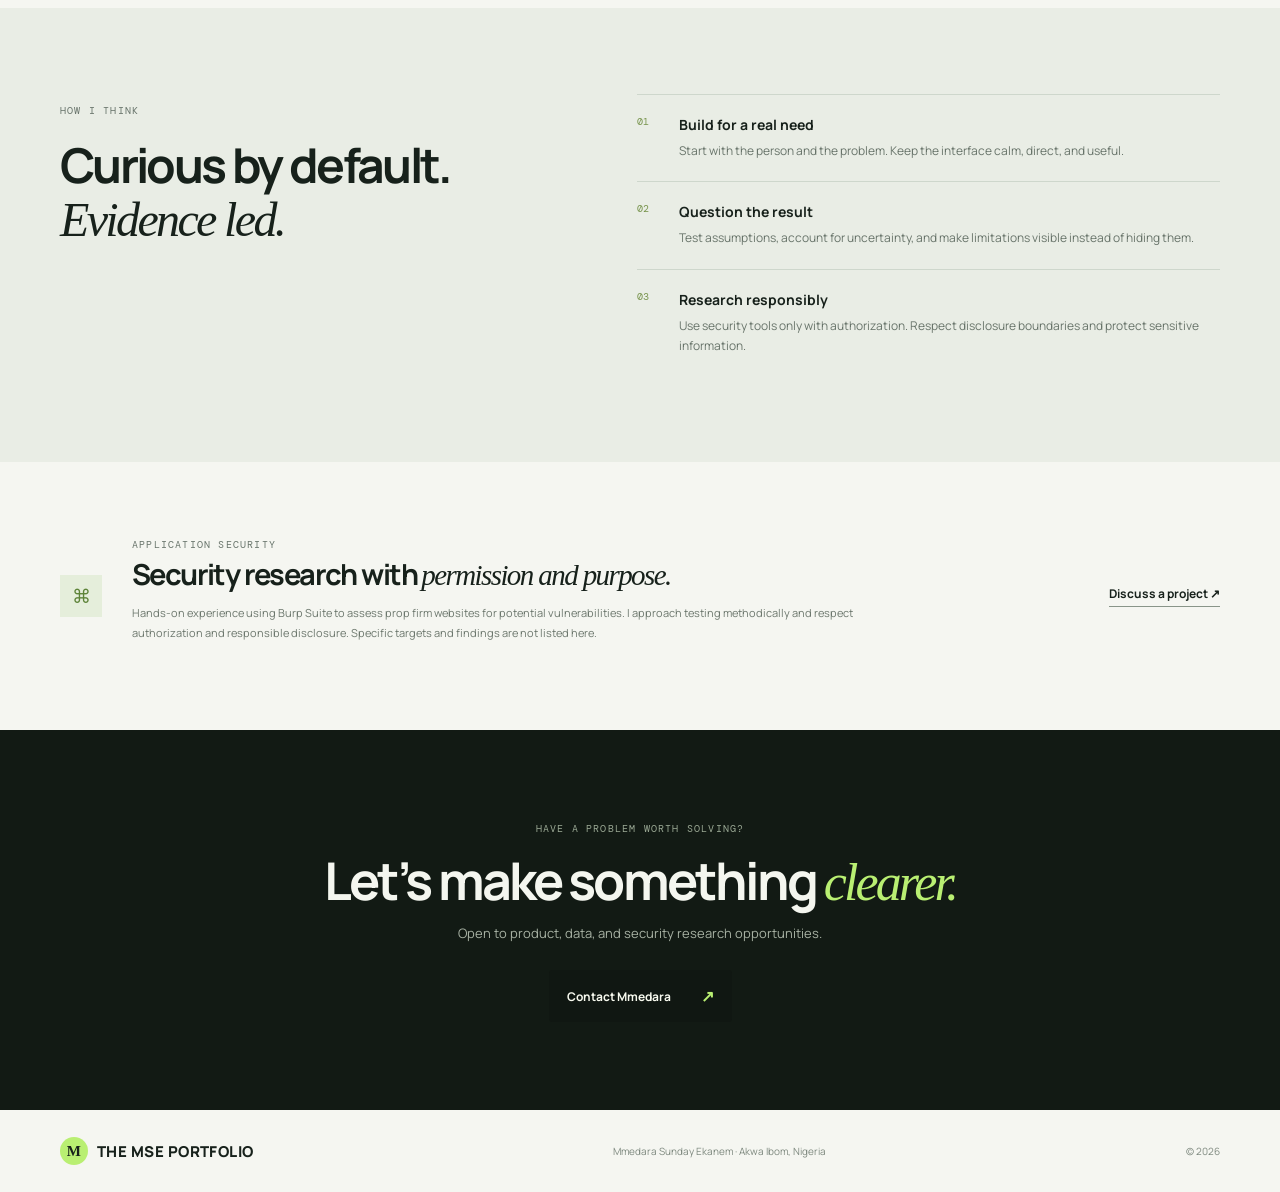
==== commit 3da0ad14: "Add product suite below featured portfolio work" ====
--- a/index.html
+++ b/index.html
@@ -9,39 +9,11 @@
   <link rel="stylesheet" href="/styles.css"><link rel="stylesheet" href="/overrides.css">
 </head>
 <body>
-  <header class="nav wrap"><a class="wordmark" href="#top"><span class="mark">M</span> THE MSE PORTFOLIO</a><nav><a href="#products">Products</a><a href="#research">Research</a><a href="#work">Work</a><a href="#about">About</a></nav><a class="nav-cta" href="/contact.html">Contact MSE <span>↗</span></a></header>
+  <header class="nav wrap"><a class="wordmark" href="#top"><span class="mark">M</span> THE MSE PORTFOLIO</a><nav><a href="#research">Research</a><a href="#work">Work</a><a href="#products">Other products</a><a href="#about">About</a></nav><a class="nav-cta" href="/contact.html">Contact MSE <span>↗</span></a></header>
   <main id="top">
     <section class="hero wrap">
       <div class="hero-copy"><p class="eyebrow"><span class="pulse"></span> QUANT · AI · DATA · SOFTWARE</p><h1>Mmedara Sunday <em>Ekanem.</em></h1><p class="intro">I use quantitative methods, data science, AI, and software engineering to investigate complex problems and build useful things. My work spans systematic research, digital products, data analysis, and application security.</p><div class="hero-actions"><a class="button primary" href="#work">Explore selected work <b>↓</b></a><a class="text-link" href="/resume.html">View résumé <span>↗</span></a></div><div class="hero-meta"><span>QUANT & AI RESEARCH</span><span>DATA SCIENCE & ANALYSIS</span><span>SOFTWARE DEVELOPMENT</span></div></div>
       <figure class="hero-art"><img src="/research-risk.svg" alt="Actual backtest results comparing profit factor and drawdown across three currency pairs"><figcaption>ACTUAL RESEARCH OUTPUT · MULTI-ASSET VALIDATION</figcaption></figure>
-    </section>
-    <section class="suite wrap" id="products" aria-labelledby="suite-title">
-      <div class="suite-heading"><div><p class="eyebrow">MSE PRODUCT SUITE / INDEPENDENT PRODUCTS</p><h2 id="suite-title">Ten systems for <em>real operational problems.</em></h2></div><p>Each product has its own repository and application. These projects apply data modeling, decision support, and software engineering to health, infrastructure, education, logistics, energy, and AI operations.</p></div>
-      <div class="suite-screen-grid" aria-label="Desktop screenshots of the ten MSE products">
-        <figure><a href="/images/mse-suite/civic-systems-desktop.png"><img src="/images/mse-suite/civic-systems-desktop.png" alt="Civic Systems live interface for infrastructure asset prioritization" loading="lazy"></a><figcaption><b>Civic Systems</b><a href="/images/mse-suite/civic-systems-mobile.png">Mobile view ↗</a></figcaption></figure>
-        <figure><a href="/images/mse-suite/hospital-flow-desktop.png"><img src="/images/mse-suite/hospital-flow-desktop.png" alt="Hospital Flow live interface for aggregate bed capacity planning" loading="lazy"></a><figcaption><b>Hospital Flow</b><a href="/images/mse-suite/hospital-flow-mobile.png">Mobile view ↗</a></figcaption></figure>
-        <figure><a href="/images/mse-suite/freshlink-desktop.png"><img src="/images/mse-suite/freshlink-desktop.png" alt="FreshLink live interface for surplus food coordination" loading="lazy"></a><figcaption><b>FreshLink</b><a href="/images/mse-suite/freshlink-mobile.png">Mobile view ↗</a></figcaption></figure>
-        <figure><a href="/images/mse-suite/plantops-desktop.png"><img src="/images/mse-suite/plantops-desktop.png" alt="PlantOps live interface for equipment reliability and maintenance" loading="lazy"></a><figcaption><b>PlantOps</b><a href="/images/mse-suite/plantops-mobile.png">Mobile view ↗</a></figcaption></figure>
-        <figure><a href="/images/mse-suite/reliefgrid-desktop.png"><img src="/images/mse-suite/reliefgrid-desktop.png" alt="ReliefGrid live interface for incident and resource coordination" loading="lazy"></a><figcaption><b>ReliefGrid</b><a href="/images/mse-suite/reliefgrid-mobile.png">Mobile view ↗</a></figcaption></figure>
-        <figure><a href="/images/mse-suite/learnsignal-desktop.png"><img src="/images/mse-suite/learnsignal-desktop.png" alt="LearnSignal live interface for education program analytics" loading="lazy"></a><figcaption><b>LearnSignal</b><a href="/images/mse-suite/learnsignal-mobile.png">Mobile view ↗</a></figcaption></figure>
-        <figure><a href="/images/mse-suite/supplymesh-desktop.png"><img src="/images/mse-suite/supplymesh-desktop.png" alt="SupplyMesh live interface for supplier network resilience" loading="lazy"></a><figcaption><b>SupplyMesh</b><a href="/images/mse-suite/supplymesh-mobile.png">Mobile view ↗</a></figcaption></figure>
-        <figure><a href="/images/mse-suite/gridaccess-desktop.png"><img src="/images/mse-suite/gridaccess-desktop.png" alt="GridAccess live interface for energy access modeling" loading="lazy"></a><figcaption><b>GridAccess</b><a href="/images/mse-suite/gridaccess-mobile.png">Mobile view ↗</a></figcaption></figure>
-        <figure><a href="/images/mse-suite/researchtrace-desktop.png"><img src="/images/mse-suite/researchtrace-desktop.png" alt="ResearchTrace live interface for research provenance records" loading="lazy"></a><figcaption><b>ResearchTrace</b><a href="/images/mse-suite/researchtrace-mobile.png">Mobile view ↗</a></figcaption></figure>
-        <figure><a href="/images/mse-suite/mse-modelops-desktop.png"><img src="/images/mse-suite/mse-modelops-desktop.png" alt="MSE ModelOps live interface for AI evaluation and release gates" loading="lazy"></a><figcaption><b>MSE ModelOps</b><a href="/images/mse-suite/mse-modelops-mobile.png">Mobile view ↗</a></figcaption></figure>
-      </div>
-      <div class="suite-grid">
-        <article class="suite-card"><div class="suite-meta"><span>01 / CIVIC SYSTEMS</span><span class="suite-status setup">Live · signed-in test pending</span></div><h3>Civic Systems</h3><p>Turns a public-asset inspection register into an explainable, budget-constrained repair shortlist. Teams can validate condition data, compare urgency and service impact, then see how different budgets change the proposed work plan.</p><div class="suite-tags"><span>Infrastructure</span><span>Prioritization</span><span>Scenario analysis</span></div><div class="suite-links"><a href="https://mse-civic-infrastructure.vercel.app" target="_blank" rel="noreferrer">Open live app ↗</a><a href="https://github.com/msetrades/mse-civic-infrastructure" target="_blank" rel="noreferrer">Source ↗</a></div></article>
-        <article class="suite-card"><div class="suite-meta"><span>02 / FLOW SYSTEMS</span><span class="suite-status setup">Live · signed-in test pending</span></div><h3>Hospital Flow</h3><p>Helps hospital operations teams reason about unit-level bed pressure using capacity snapshots, recent admissions and discharges, staffing limits, and saved planning scenarios. It works with aggregate operational data, not patient records.</p><div class="suite-tags"><span>Capacity planning</span><span>Forecasting</span><span>Scenario comparison</span></div><div class="suite-links"><a href="https://mse-hospital-flow.vercel.app" target="_blank" rel="noreferrer">Open live app ↗</a><a href="https://github.com/msetrades/mse-hospital-flow" target="_blank" rel="noreferrer">Source ↗</a></div></article>
-        <article class="suite-card"><div class="suite-meta"><span>03 / FRESHLINK</span><span class="suite-status setup">Live · signed-in test pending</span></div><h3>FreshLink</h3><p>Coordinates surplus-food recovery between donors, community recipients, and redistribution hubs. Organization workspaces support offers, requests, availability, and allocation so teams can move food through a traceable shared workflow.</p><div class="suite-tags"><span>Resource matching</span><span>Multi-organization</span><span>Inventory workflow</span></div><div class="suite-links"><a href="https://mse-food-network.vercel.app" target="_blank" rel="noreferrer">Open live app ↗</a><a href="https://github.com/msetrades/mse-food-network" target="_blank" rel="noreferrer">Source ↗</a></div></article>
-        <article class="suite-card"><div class="suite-meta"><span>04 / PLANTOPS</span><span class="suite-status setup">Live · signed-in test pending</span></div><h3>PlantOps</h3><p>Connects an industrial equipment register with condition observations, maintenance work orders, and spare-parts readiness. It gives small reliability teams a shared view of what needs attention without pretending generic thresholds are certified failure predictions.</p><div class="suite-tags"><span>Reliability operations</span><span>Maintenance</span><span>Parts readiness</span></div><div class="suite-links"><a href="https://mse-industrial-reliability.vercel.app" target="_blank" rel="noreferrer">Open live app ↗</a><a href="https://github.com/msetrades/mse-industrial-reliability" target="_blank" rel="noreferrer">Source ↗</a></div></article>
-        <article class="suite-card"><div class="suite-meta"><span>05 / RELIEFGRID</span><span class="suite-status setup">Live · signed-in test pending</span></div><h3>ReliefGrid</h3><p>Provides response teams a shared operational view of incidents, resource requests, local inventory, and supply allocations. It supports cross-team coordination while leaving command, dispatch, clinical triage, and safety decisions with authorized responders.</p><div class="suite-tags"><span>Incident coordination</span><span>Resource allocation</span><span>Team workspaces</span></div><div class="suite-links"><a href="https://mse-disaster-response.vercel.app" target="_blank" rel="noreferrer">Open live app ↗</a><a href="https://github.com/msetrades/mse-disaster-response" target="_blank" rel="noreferrer">Source ↗</a></div></article>
-        <article class="suite-card"><div class="suite-meta"><span>06 / LEARNSIGNAL</span><span class="suite-status setup">Live · signed-in test pending</span></div><h3>LearnSignal</h3><p>Helps education and support teams track aggregate program delivery, cohort benchmarks, resource capacity, and follow-up actions. Its planning view is designed to surface gaps across programs without turning individual learners into opaque scores.</p><div class="suite-tags"><span>Program analytics</span><span>Capacity planning</span><span>Outcome tracking</span></div><div class="suite-links"><a href="https://mse-education-insights.vercel.app" target="_blank" rel="noreferrer">Open live app ↗</a><a href="https://github.com/msetrades/mse-education-insights" target="_blank" rel="noreferrer">Source ↗</a></div></article>
-        <article class="suite-card"><div class="suite-meta"><span>07 / SUPPLYMESH</span><span class="suite-status setup">Live · signed-in test pending</span></div><h3>SupplyMesh</h3><p>Maps component demand to supplier dependencies and inventory, quantifies concentration, and runs transparent what-if scenarios when a supplier loses capacity. The goal is to make exposure and trade-offs visible before a disruption.</p><div class="suite-tags"><span>Supply networks</span><span>Concentration risk</span><span>Stress scenarios</span></div><div class="suite-links"><a href="https://mse-supply-resilience.vercel.app" target="_blank" rel="noreferrer">Open live app ↗</a><a href="https://github.com/msetrades/mse-supply-resilience" target="_blank" rel="noreferrer">Source ↗</a></div></article>
-        <article class="suite-card"><div class="suite-meta"><span>08 / GRIDACCESS</span><span class="suite-status setup">Live · signed-in test pending</span></div><h3>GridAccess</h3><p>Models a community site's daily electricity demand, critical loads, generation mix, and storage. Planners can explore how outages or demand growth affect service reliability and compare microgrid planning assumptions.</p><div class="suite-tags"><span>Energy access</span><span>Reliability modeling</span><span>Planning scenarios</span></div><div class="suite-links"><a href="https://mse-energy-access.vercel.app" target="_blank" rel="noreferrer">Open live app ↗</a><a href="https://github.com/msetrades/mse-energy-access" target="_blank" rel="noreferrer">Source ↗</a></div></article>
-        <article class="suite-card"><div class="suite-meta"><span>09 / RESEARCHTRACE</span><span class="suite-status live">Live preview</span></div><h3>ResearchTrace</h3><p>Records the method, data snapshot, code revision, runtime environment, random seed, outputs, and caveats behind an analysis. Portable reports and metadata fingerprints make research easier to inspect and reproduce; a hash is not presented as proof that an experiment occurred.</p><div class="suite-tags"><span>Research provenance</span><span>Reproducibility</span><span>Portable reports</span></div><div class="suite-links"><a href="https://mse-research-reproducibility.vercel.app" target="_blank" rel="noreferrer">Open live app ↗</a><a href="https://github.com/msetrades/mse-research-reproducibility" target="_blank" rel="noreferrer">Source ↗</a></div></article>
-        <article class="suite-card"><div class="suite-meta"><span>10 / MODELOPS</span><span class="suite-status live">Live preview</span></div><h3>MSE ModelOps</h3><p>A local-first AI lifecycle control plane for model inventory, evaluation evidence, release criteria, and monitoring observations. It scores supplied test cases and blocks promotion against failed gates without claiming to call a model provider or ingest live telemetry.</p><div class="suite-tags"><span>AI evaluation</span><span>Release gates</span><span>Monitoring design</span></div><div class="suite-links"><a href="https://mse-ai-lifecycle.vercel.app" target="_blank" rel="noreferrer">Open live app ↗</a><a href="https://github.com/msetrades/mse-ai-lifecycle" target="_blank" rel="noreferrer">Source ↗</a></div></article>
-      </div>
-      <p class="suite-note">All ten apps have separate public deployments, and the gallery uses real desktop and mobile captures. The eight Supabase-backed schemas are provisioned, exposed to the Data API, and protected by row-level security; an authenticated sign-in and save/reload flow remains to be smoke-tested with a test account.</p>
     </section>
     <section class="research-first wrap" id="research"><div class="research-first-head"><div><p class="eyebrow">MSE RESEARCH / OPEN LIBRARY</p><h2>Evidence, not just claims.<br><em>Explore the actual work.</em></h2></div><a class="button primary" href="https://github.com/msetrades/MSE-Research" target="_blank" rel="noreferrer">Open MSE Research <b>↗</b></a></div><div class="research-metrics"><div><strong>90</strong><span>Python studies</span></div><div><strong>61</strong><span>Aggregate result tables</span></div><div><strong>6</strong><span>Pine Script studies</span></div><div><strong>4</strong><span>Research reports</span></div></div><div class="research-first-grid"><a class="research-tile large" href="https://github.com/msetrades/MSE-Research/blob/master/studies/case-studies/multi-asset-validation.md" target="_blank" rel="noreferrer"><img src="/research-risk.svg" alt="Real multi-asset backtest results comparing profit factor and maximum drawdown"><span><b>01 / Multi-asset performance and risk</b><small>Actual XAUUSD, EURUSD and GBPUSD summary rows</small></span></a><a class="research-tile" href="https://github.com/msetrades/MSE-Research/blob/master/results/summaries/synthetic_strategy_results.csv" target="_blank" rel="noreferrer"><img src="/research-train-test.svg" alt="Train and test results for three synthetic index scan configurations"><span><b>02 / Out-of-sample validation</b><small>Train and test averages from the same scan output</small></span></a><a class="research-tile" href="https://github.com/msetrades/MSE-Research/blob/master/results/summaries/boom_1to10_slippage_stress.csv" target="_blank" rel="noreferrer"><img src="/research-stress.svg" alt="Exit model sensitivity results from a Boom 1000 scan"><span><b>03 / Exit assumption sensitivity</b><small>One configuration compared across stop variants</small></span></a></div><p class="research-caveat">Historical simulations only. Each study has its own data window and fill assumptions; results are not a promise of future performance. Raw market data is not redistributed.</p><div class="research-first-links"><a href="https://github.com/msetrades/MSE-Research/blob/master/CATALOG.md">Browse all studies and results ↗</a><a href="https://github.com/msetrades/MSE-Research/blob/master/README.md">Read the data and reproduction notes ↗</a></div></section>
     <section class="strip"><div class="wrap strip-inner"><span>WHAT I WORK ON</span><b>AI & quantitative research</b><i>✳</i><b>Data science & analytics</b><i>✳</i><b>Software products</b><i>✳</i><b>Application security</b></div></section>
@@ -53,6 +25,33 @@
       </div>
     </section>
     <section class="screenshots wrap" aria-labelledby="screenshots-title"><div class="section-head"><div><p class="eyebrow">REAL PRODUCT SCREENS</p><h2 id="screenshots-title">TickerLoom, <em>in use.</em></h2></div><p>Actual screenshots of the live product: feed, profile, markets, and interactive charts.</p></div><div class="screenshot-grid"><figure><a href="/images/tickerloom-feed.png" target="_blank"><img src="/images/tickerloom-feed.png" alt="TickerLoom home feed showing a trader post and chart"></a><figcaption><b>01 / Trader feed</b><span>Posts, charts, market filters and discussion</span></figcaption></figure><figure><a href="/images/tickerloom-profile.png" target="_blank"><img src="/images/tickerloom-profile.png" alt="TickerLoom trader profile showing followers, verified trades, performance and posts"></a><figcaption><b>02 / Trader profile</b><span>Track record, activity and community signals</span></figcaption></figure><figure><a href="/images/tickerloom-forex.png" target="_blank"><img src="/images/tickerloom-forex.png" alt="TickerLoom forex feed with embedded market charts"></a><figcaption><b>03 / Forex market feed</b><span>Market-specific posts and chart views</span></figcaption></figure><figure><a href="/images/tickerloom-markets.png" target="_blank"><img src="/images/tickerloom-markets.png" alt="TickerLoom markets dashboard with instruments and interactive Apple chart"></a><figcaption><b>04 / Markets dashboard</b><span>Instrument discovery and interactive charts</span></figcaption></figure><figure class="wide-shot"><a href="/images/tickerloom-live-chart.png" target="_blank"><img src="/images/tickerloom-live-chart.png" alt="TickerLoom post with an interactive Bitcoin live chart"></a><figcaption><b>05 / Interactive chart in a post</b><span>Pan, zoom and inspect the chart in context</span></figcaption></figure></div></section>
+    <section class="suite wrap" id="products" aria-labelledby="suite-title">
+      <div class="suite-heading"><div><p class="eyebrow">ADDITIONAL LIVE PRODUCTS</p><h2 id="suite-title">A broader set of <em>applied systems.</em></h2></div><p>Ten separately deployed applications exploring data modeling and decision support across public infrastructure, health operations, food access, industrial reliability, emergency response, education, supply networks, energy access, research reproducibility, and AI operations.</p></div>
+      <div class="suite-screen-grid" aria-label="Screenshots of additional MSE products">
+        <figure><a href="/images/mse-suite/civic-systems-desktop.png"><img src="/images/mse-suite/civic-systems-desktop.png" alt="Civic Systems interface for infrastructure asset prioritization" loading="lazy"></a><figcaption><b>Civic Systems</b><a href="/images/mse-suite/civic-systems-mobile.png">Mobile view ↗</a></figcaption></figure>
+        <figure><a href="/images/mse-suite/hospital-flow-desktop.png"><img src="/images/mse-suite/hospital-flow-desktop.png" alt="Hospital Flow interface for aggregate bed capacity planning" loading="lazy"></a><figcaption><b>Hospital Flow</b><a href="/images/mse-suite/hospital-flow-mobile.png">Mobile view ↗</a></figcaption></figure>
+        <figure><a href="/images/mse-suite/freshlink-desktop.png"><img src="/images/mse-suite/freshlink-desktop.png" alt="FreshLink interface for surplus food coordination" loading="lazy"></a><figcaption><b>FreshLink</b><a href="/images/mse-suite/freshlink-mobile.png">Mobile view ↗</a></figcaption></figure>
+        <figure><a href="/images/mse-suite/plantops-desktop.png"><img src="/images/mse-suite/plantops-desktop.png" alt="PlantOps interface for equipment reliability and maintenance" loading="lazy"></a><figcaption><b>PlantOps</b><a href="/images/mse-suite/plantops-mobile.png">Mobile view ↗</a></figcaption></figure>
+        <figure><a href="/images/mse-suite/reliefgrid-desktop.png"><img src="/images/mse-suite/reliefgrid-desktop.png" alt="ReliefGrid interface for incident and resource coordination" loading="lazy"></a><figcaption><b>ReliefGrid</b><a href="/images/mse-suite/reliefgrid-mobile.png">Mobile view ↗</a></figcaption></figure>
+        <figure><a href="/images/mse-suite/learnsignal-desktop.png"><img src="/images/mse-suite/learnsignal-desktop.png" alt="LearnSignal interface for education program analytics" loading="lazy"></a><figcaption><b>LearnSignal</b><a href="/images/mse-suite/learnsignal-mobile.png">Mobile view ↗</a></figcaption></figure>
+        <figure><a href="/images/mse-suite/supplymesh-desktop.png"><img src="/images/mse-suite/supplymesh-desktop.png" alt="SupplyMesh interface for supplier network resilience" loading="lazy"></a><figcaption><b>SupplyMesh</b><a href="/images/mse-suite/supplymesh-mobile.png">Mobile view ↗</a></figcaption></figure>
+        <figure><a href="/images/mse-suite/gridaccess-desktop.png"><img src="/images/mse-suite/gridaccess-desktop.png" alt="GridAccess interface for energy access modeling" loading="lazy"></a><figcaption><b>GridAccess</b><a href="/images/mse-suite/gridaccess-mobile.png">Mobile view ↗</a></figcaption></figure>
+        <figure><a href="/images/mse-suite/researchtrace-desktop.png"><img src="/images/mse-suite/researchtrace-desktop.png" alt="ResearchTrace interface for research provenance records" loading="lazy"></a><figcaption><b>ResearchTrace</b><a href="/images/mse-suite/researchtrace-mobile.png">Mobile view ↗</a></figcaption></figure>
+        <figure><a href="/images/mse-suite/mse-modelops-desktop.png"><img src="/images/mse-suite/mse-modelops-desktop.png" alt="MSE ModelOps interface for AI evaluation and release gates" loading="lazy"></a><figcaption><b>MSE ModelOps</b><a href="/images/mse-suite/mse-modelops-mobile.png">Mobile view ↗</a></figcaption></figure>
+      </div>
+      <div class="suite-grid">
+        <article class="suite-card"><div class="suite-meta"><span>01 / CIVIC SYSTEMS</span><span class="suite-status live">Live</span></div><h3>Civic Systems</h3><p>Turns a public-asset inspection register into an explainable, budget-constrained repair shortlist. Teams can validate condition data, compare urgency and service impact, then see how different budgets change the proposed work plan.</p><div class="suite-tags"><span>Infrastructure</span><span>Prioritization</span><span>Scenario analysis</span></div><div class="suite-links"><a href="https://mse-civic-infrastructure.vercel.app" target="_blank" rel="noreferrer">Open live app ↗</a><a href="https://github.com/msetrades/mse-civic-infrastructure" target="_blank" rel="noreferrer">Source ↗</a></div></article>
+        <article class="suite-card"><div class="suite-meta"><span>02 / HOSPITAL FLOW</span><span class="suite-status live">Live</span></div><h3>Hospital Flow</h3><p>Helps hospital operations teams reason about unit-level bed pressure using capacity snapshots, recent admissions and discharges, staffing limits, and saved planning scenarios. It works with aggregate operational data, not patient records.</p><div class="suite-tags"><span>Capacity planning</span><span>Forecasting</span><span>Scenario comparison</span></div><div class="suite-links"><a href="https://mse-hospital-flow.vercel.app" target="_blank" rel="noreferrer">Open live app ↗</a><a href="https://github.com/msetrades/mse-hospital-flow" target="_blank" rel="noreferrer">Source ↗</a></div></article>
+        <article class="suite-card"><div class="suite-meta"><span>03 / FRESHLINK</span><span class="suite-status live">Live</span></div><h3>FreshLink</h3><p>Coordinates surplus-food recovery between donors, community recipients, and redistribution hubs. Organization workspaces support offers, requests, availability, and allocation through a shared workflow.</p><div class="suite-tags"><span>Resource matching</span><span>Multi-organization</span><span>Inventory workflow</span></div><div class="suite-links"><a href="https://mse-food-network.vercel.app" target="_blank" rel="noreferrer">Open live app ↗</a><a href="https://github.com/msetrades/mse-food-network" target="_blank" rel="noreferrer">Source ↗</a></div></article>
+        <article class="suite-card"><div class="suite-meta"><span>04 / PLANTOPS</span><span class="suite-status live">Live</span></div><h3>PlantOps</h3><p>Connects an industrial equipment register with condition observations, maintenance work orders, and spare-parts readiness for reliability teams.</p><div class="suite-tags"><span>Reliability operations</span><span>Maintenance</span><span>Parts readiness</span></div><div class="suite-links"><a href="https://mse-industrial-reliability.vercel.app" target="_blank" rel="noreferrer">Open live app ↗</a><a href="https://github.com/msetrades/mse-industrial-reliability" target="_blank" rel="noreferrer">Source ↗</a></div></article>
+        <article class="suite-card"><div class="suite-meta"><span>05 / RELIEFGRID</span><span class="suite-status live">Live</span></div><h3>ReliefGrid</h3><p>Provides response teams a shared operational view of incidents, resource requests, local inventory, and supply allocations for cross-team coordination.</p><div class="suite-tags"><span>Incident coordination</span><span>Resource allocation</span><span>Team workspaces</span></div><div class="suite-links"><a href="https://mse-disaster-response.vercel.app" target="_blank" rel="noreferrer">Open live app ↗</a><a href="https://github.com/msetrades/mse-disaster-response" target="_blank" rel="noreferrer">Source ↗</a></div></article>
+        <article class="suite-card"><div class="suite-meta"><span>06 / LEARNSIGNAL</span><span class="suite-status live">Live</span></div><h3>LearnSignal</h3><p>Helps education and support teams track aggregate program delivery, cohort benchmarks, resource capacity, and follow-up actions.</p><div class="suite-tags"><span>Program analytics</span><span>Capacity planning</span><span>Outcome tracking</span></div><div class="suite-links"><a href="https://mse-education-insights.vercel.app" target="_blank" rel="noreferrer">Open live app ↗</a><a href="https://github.com/msetrades/mse-education-insights" target="_blank" rel="noreferrer">Source ↗</a></div></article>
+        <article class="suite-card"><div class="suite-meta"><span>07 / SUPPLYMESH</span><span class="suite-status live">Live</span></div><h3>SupplyMesh</h3><p>Maps component demand to supplier dependencies and inventory, quantifies concentration, and runs what-if scenarios when supplier capacity changes.</p><div class="suite-tags"><span>Supply networks</span><span>Concentration risk</span><span>Stress scenarios</span></div><div class="suite-links"><a href="https://mse-supply-resilience.vercel.app" target="_blank" rel="noreferrer">Open live app ↗</a><a href="https://github.com/msetrades/mse-supply-resilience" target="_blank" rel="noreferrer">Source ↗</a></div></article>
+        <article class="suite-card"><div class="suite-meta"><span>08 / GRIDACCESS</span><span class="suite-status live">Live</span></div><h3>GridAccess</h3><p>Models a community site's daily electricity demand, critical loads, generation mix, and storage to compare reliability and planning scenarios.</p><div class="suite-tags"><span>Energy access</span><span>Reliability modeling</span><span>Planning scenarios</span></div><div class="suite-links"><a href="https://mse-energy-access.vercel.app" target="_blank" rel="noreferrer">Open live app ↗</a><a href="https://github.com/msetrades/mse-energy-access" target="_blank" rel="noreferrer">Source ↗</a></div></article>
+        <article class="suite-card"><div class="suite-meta"><span>09 / RESEARCHTRACE</span><span class="suite-status live">Live</span></div><h3>ResearchTrace</h3><p>Records methods, data snapshots, code revisions, runtime environments, random seeds, outputs, and caveats to make analysis easier to inspect and reproduce.</p><div class="suite-tags"><span>Research provenance</span><span>Reproducibility</span><span>Portable reports</span></div><div class="suite-links"><a href="https://mse-research-reproducibility.vercel.app" target="_blank" rel="noreferrer">Open live app ↗</a><a href="https://github.com/msetrades/mse-research-reproducibility" target="_blank" rel="noreferrer">Source ↗</a></div></article>
+        <article class="suite-card"><div class="suite-meta"><span>10 / MSE MODELOPS</span><span class="suite-status live">Live</span></div><h3>MSE ModelOps</h3><p>A local-first AI lifecycle workspace for model inventory, evaluation evidence, release criteria, and monitoring observations.</p><div class="suite-tags"><span>AI evaluation</span><span>Release gates</span><span>Monitoring design</span></div><div class="suite-links"><a href="https://mse-ai-lifecycle.vercel.app" target="_blank" rel="noreferrer">Open live app ↗</a><a href="https://github.com/msetrades/mse-ai-lifecycle" target="_blank" rel="noreferrer">Source ↗</a></div></article>
+      </div>
+    </section>
     <section class="approach" id="approach"><div class="wrap approach-grid"><div><p class="eyebrow">HOW I THINK</p><h2>Curious by default.<br><em>Evidence led.</em></h2></div><div class="principles"><article><span>01</span><div><h3>Build for a real need</h3><p>Start with the person and the problem. Keep the interface calm, direct, and useful.</p></div></article><article><span>02</span><div><h3>Question the result</h3><p>Test assumptions, account for uncertainty, and make limitations visible instead of hiding them.</p></div></article><article><span>03</span><div><h3>Research responsibly</h3><p>Use security tools only with authorization. Respect disclosure boundaries and protect sensitive information.</p></div></article></div></div></section>
     <section class="security wrap" id="about"><div class="security-mark">⌘</div><div><p class="eyebrow">APPLICATION SECURITY</p><h2>Security research with <em>permission and purpose.</em></h2><p>Hands-on experience using Burp Suite to assess prop firm websites for potential vulnerabilities. I approach testing methodically and respect authorization and responsible disclosure. Specific targets and findings are not listed here.</p></div><a class="text-link" href="/contact.html">Discuss a project ↗</a></section>
     <section class="contact"><div class="wrap contact-inner"><p class="eyebrow">HAVE A PROBLEM WORTH SOLVING?</p><h2>Let’s make something <em>clearer.</em></h2><p>Open to product, data, and security research opportunities.</p><a class="button primary" href="/contact.html">Contact Mmedara <b>↗</b></a></div></section>
--- a/overrides.css
+++ b/overrides.css
@@ -9,3 +9,4 @@
 .suite-screen-grid{display:grid;grid-template-columns:repeat(2,minmax(0,1fr));gap:14px;margin:28px 0 32px}.suite-screen-grid figure{min-width:0;margin:0;overflow:hidden;border:1px solid #dce3d8;border-radius:8px;background:#f7f8f3}.suite-screen-grid figure>a{display:block;aspect-ratio:16/10;overflow:hidden;background:#101712}.suite-screen-grid img{display:block;width:100%;height:100%;object-fit:cover;object-position:top}.suite-screen-grid figcaption{display:flex;align-items:center;justify-content:space-between;gap:10px;padding:10px 12px}.suite-screen-grid figcaption b{font:600 10px 'DM Mono';letter-spacing:.06em}.suite-screen-grid figcaption a{color:#476a32;font-size:10px;font-weight:700;text-decoration:underline;text-underline-offset:3px}@media(min-width:950px){.suite-screen-grid{grid-template-columns:repeat(3,minmax(0,1fr))}}@media(max-width:600px){.suite-screen-grid{grid-template-columns:1fr;gap:11px;margin:22px 0}.suite-screen-grid figcaption{padding:9px 10px}}
 @media(max-width:600px){.research-first-grid{grid-template-columns:1fr}.hero-art{aspect-ratio:auto}.hero-art figcaption{font-size:8px}.contact-card{padding-top:70px}.contact-card h1{font-size:44px}.contact-actions{align-items:stretch;flex-direction:column}.contact-actions>*{justify-content:space-between;width:100%}}
 .suite{padding-top:72px;padding-bottom:78px;scroll-margin-top:24px}.suite-heading{display:grid;grid-template-columns:1fr minmax(250px,.62fr);gap:48px;align-items:end;margin-bottom:28px}.suite-heading h2{max-width:700px;font-size:clamp(38px,5vw,58px);line-height:1.04;letter-spacing:-.06em;margin:12px 0 0}.suite-heading h2 em{font-family:Georgia,serif;font-weight:400}.suite-heading>p{max-width:450px;margin:0 0 4px;color:#677267;font-size:13px;line-height:1.8}.suite-grid{display:grid;grid-template-columns:repeat(2,minmax(0,1fr));gap:14px}.suite-card{min-width:0;padding:22px 23px 20px;background:#fbfcf8;border:1px solid #dce3d8;border-radius:9px;display:flex;flex-direction:column;transition:transform .18s ease,border-color .18s ease,box-shadow .18s ease}.suite-card:hover{transform:translateY(-2px);border-color:#aebda7;box-shadow:0 14px 32px #2633280d}.suite-meta{display:flex;justify-content:space-between;align-items:center;gap:12px;color:#7b887b;font:9px 'DM Mono',monospace;letter-spacing:.07em}.suite-status{display:inline-flex;align-items:center;gap:6px;padding:6px 8px;border:1px solid #dce3d8;border-radius:999px;white-space:nowrap;font-size:8px;letter-spacing:.025em}.suite-status:before{content:'';width:6px;height:6px;flex:none;border-radius:50%;background:#929c91}.suite-status.live{color:#416d2d;background:#eef6e7;border-color:#d9e8cc}.suite-status.live:before{background:#609947}.suite-status.setup{color:#7b5a21;background:#faf3e1;border-color:#eee1c1}.suite-status.setup:before{background:#c59637}.suite-status.pending{color:#737c71;background:#f2f3ee}.suite-card h3{font-size:23px;letter-spacing:-.045em;margin:17px 0 8px}.suite-card>p{color:#647064;font-size:12px;line-height:1.78;margin:0}.suite-tags{display:flex;flex-wrap:wrap;gap:6px;margin-top:14px}.suite-tags span{padding:5px 7px;background:#eef1e9;color:#647063;font:8px 'DM Mono',monospace;border-radius:3px}.suite-links{display:flex;gap:17px;flex-wrap:wrap;margin-top:auto;padding-top:17px}.suite-links a{font-size:10px;font-weight:800;color:#365a2a;text-decoration:underline;text-decoration-color:#b7c5ae;text-underline-offset:4px}.suite-note{margin:17px 0 0;color:#7c867b;font-size:10px;line-height:1.7}.nav nav{flex-wrap:wrap}.nav nav a{white-space:nowrap}@media(max-width:800px){.suite{padding-top:56px;padding-bottom:58px}.suite-heading{grid-template-columns:1fr;gap:17px;margin-bottom:22px}.suite-heading h2{font-size:42px}.suite-heading>p{font-size:12px}.suite-grid{gap:11px}.suite-card{padding:18px 17px}.suite-card h3{font-size:21px}.suite-card>p{font-size:11px}}@media(max-width:600px){.suite{padding-top:42px;padding-bottom:45px}.suite-heading h2{font-size:36px}.suite-grid{grid-template-columns:1fr}.suite-card{padding:18px}.suite-meta{align-items:flex-start;font-size:8px}.suite-status{font-size:7px;padding:5px 7px}.suite-card h3{margin-top:14px}.suite-links{padding-top:14px}.suite-note{font-size:9px}.nav nav{gap:10px}.nav nav a{font-size:9px}}
+.suite{padding-top:70px;padding-bottom:78px;border-top:1px solid #dce3d8}.suite-heading{display:grid;grid-template-columns:1fr minmax(250px,.62fr);gap:42px;align-items:end;margin-bottom:25px}.suite-heading h2{max-width:700px;font-size:clamp(36px,5vw,54px);line-height:1.04;letter-spacing:-.06em;margin:12px 0 0}.suite-heading h2 em{font-family:Georgia,serif;font-weight:400}.suite-heading>p{max-width:460px;margin:0 0 4px;color:#677267;font-size:13px;line-height:1.8}.suite-screen-grid{display:grid;grid-template-columns:repeat(2,minmax(0,1fr));gap:14px;margin-bottom:16px}.suite-screen-grid figure{min-width:0;margin:0;background:#111913;border:1px solid #263329;border-radius:8px;overflow:hidden}.suite-screen-grid figure>a{display:block;background:#080b09}.suite-screen-grid img{display:block;width:100%;height:auto}.suite-screen-grid figcaption{display:flex;justify-content:space-between;gap:10px;padding:11px 13px;color:#ecf2e7;font-size:10px}.suite-screen-grid figcaption a{color:#b9d798;text-decoration:underline;text-underline-offset:3px}.suite-grid{display:grid;grid-template-columns:repeat(2,minmax(0,1fr));gap:13px}.suite-card{min-width:0;padding:19px 20px;background:#fbfcf8;border:1px solid #dce3d8;border-radius:8px;display:flex;flex-direction:column}.suite-meta{display:flex;justify-content:space-between;align-items:center;gap:12px;color:#7b887b;font:9px 'DM Mono',monospace;letter-spacing:.07em}.suite-status{padding:5px 8px;border:1px solid #d9e8cc;border-radius:999px;color:#416d2d;background:#eef6e7;font-size:8px;white-space:nowrap}.suite-status:before{content:'';display:inline-block;width:6px;height:6px;margin-right:6px;border-radius:50%;background:#609947}.suite-card h3{font-size:22px;letter-spacing:-.04em;margin:14px 0 7px}.suite-card>p{color:#647064;font-size:11px;line-height:1.75;margin:0}.suite-tags{display:flex;flex-wrap:wrap;gap:6px;margin-top:12px}.suite-tags span{padding:5px 7px;background:#eef1e9;color:#647063;font:8px 'DM Mono',monospace;border-radius:3px}.suite-links{display:flex;gap:16px;flex-wrap:wrap;margin-top:auto;padding-top:15px}.suite-links a{font-size:10px;font-weight:800;color:#365a2a;text-decoration:underline;text-decoration-color:#b7c5ae;text-underline-offset:4px}@media(max-width:760px){.suite{padding-top:52px;padding-bottom:58px}.suite-heading{grid-template-columns:1fr;gap:15px}.suite-heading h2{font-size:39px}.suite-heading>p{font-size:12px}.suite-screen-grid,.suite-grid{grid-template-columns:1fr;gap:11px}.suite-card{padding:17px}.suite-card h3{font-size:20px}}
